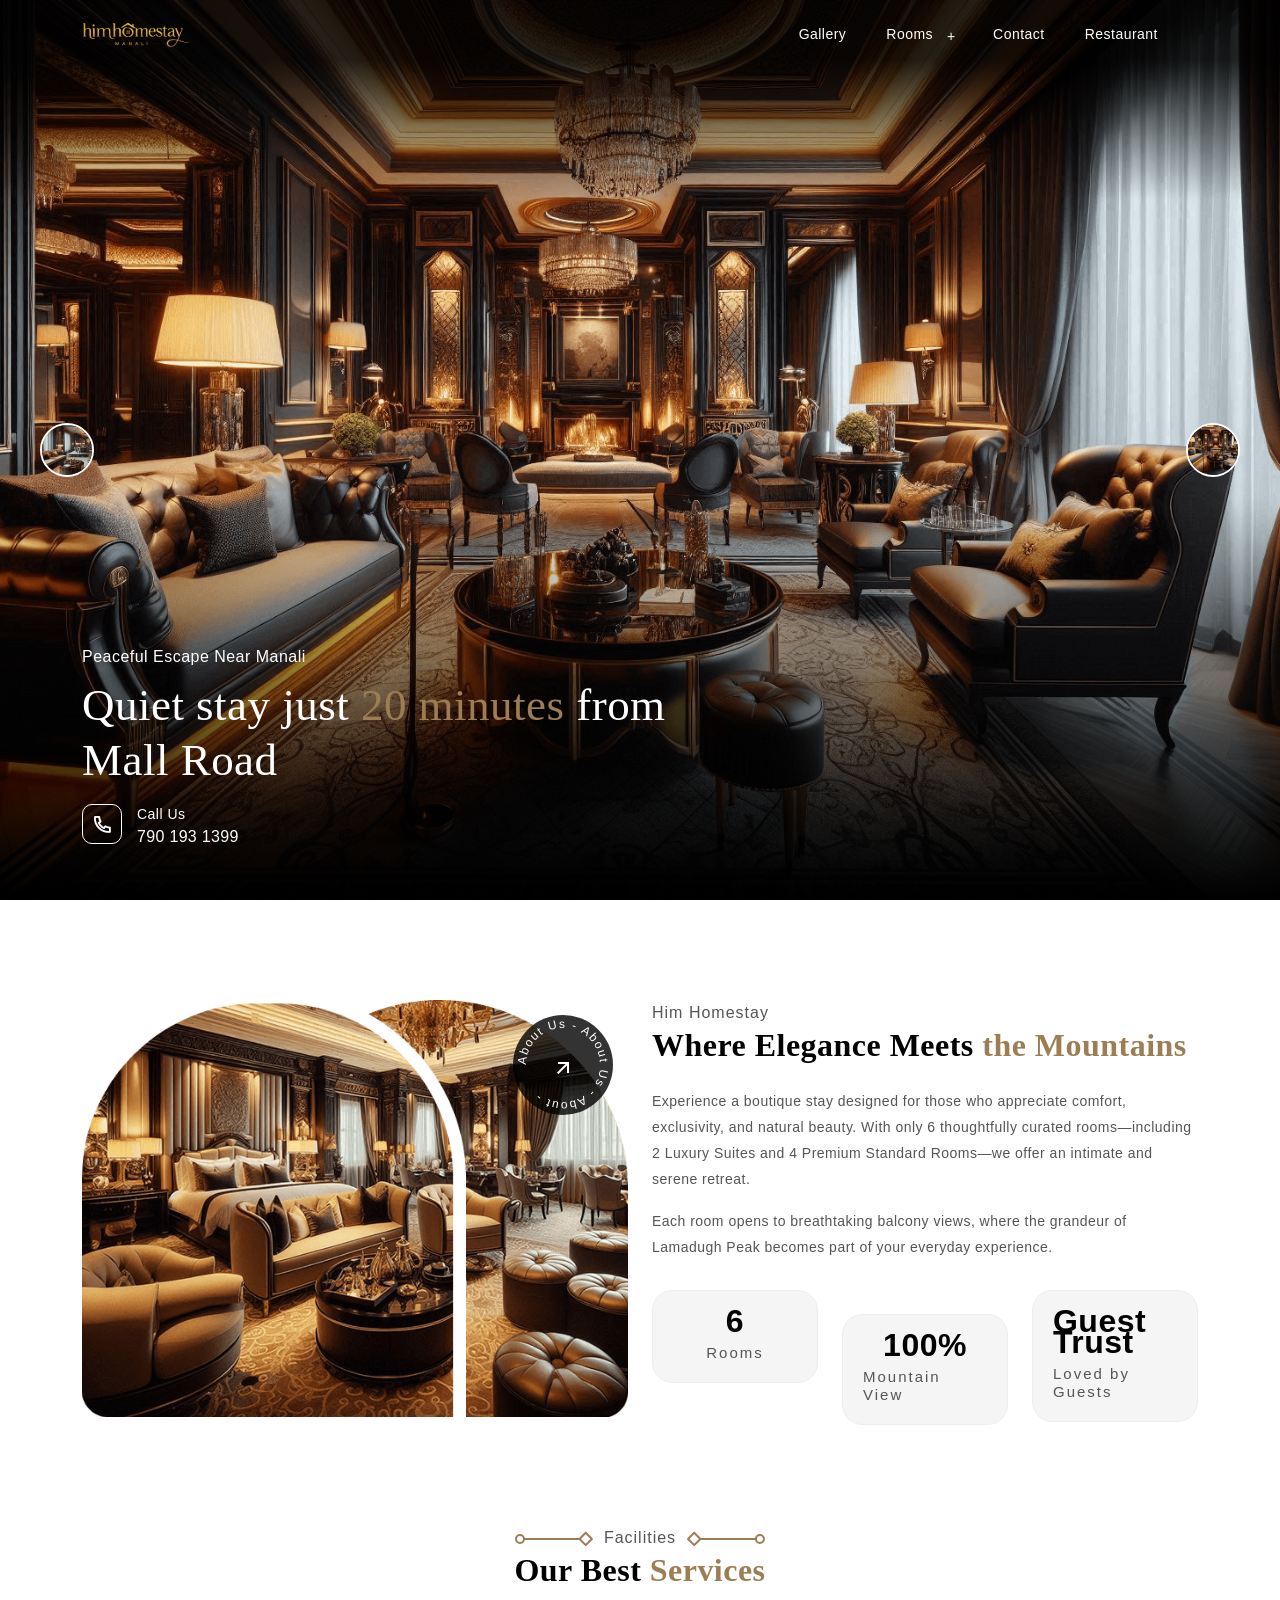
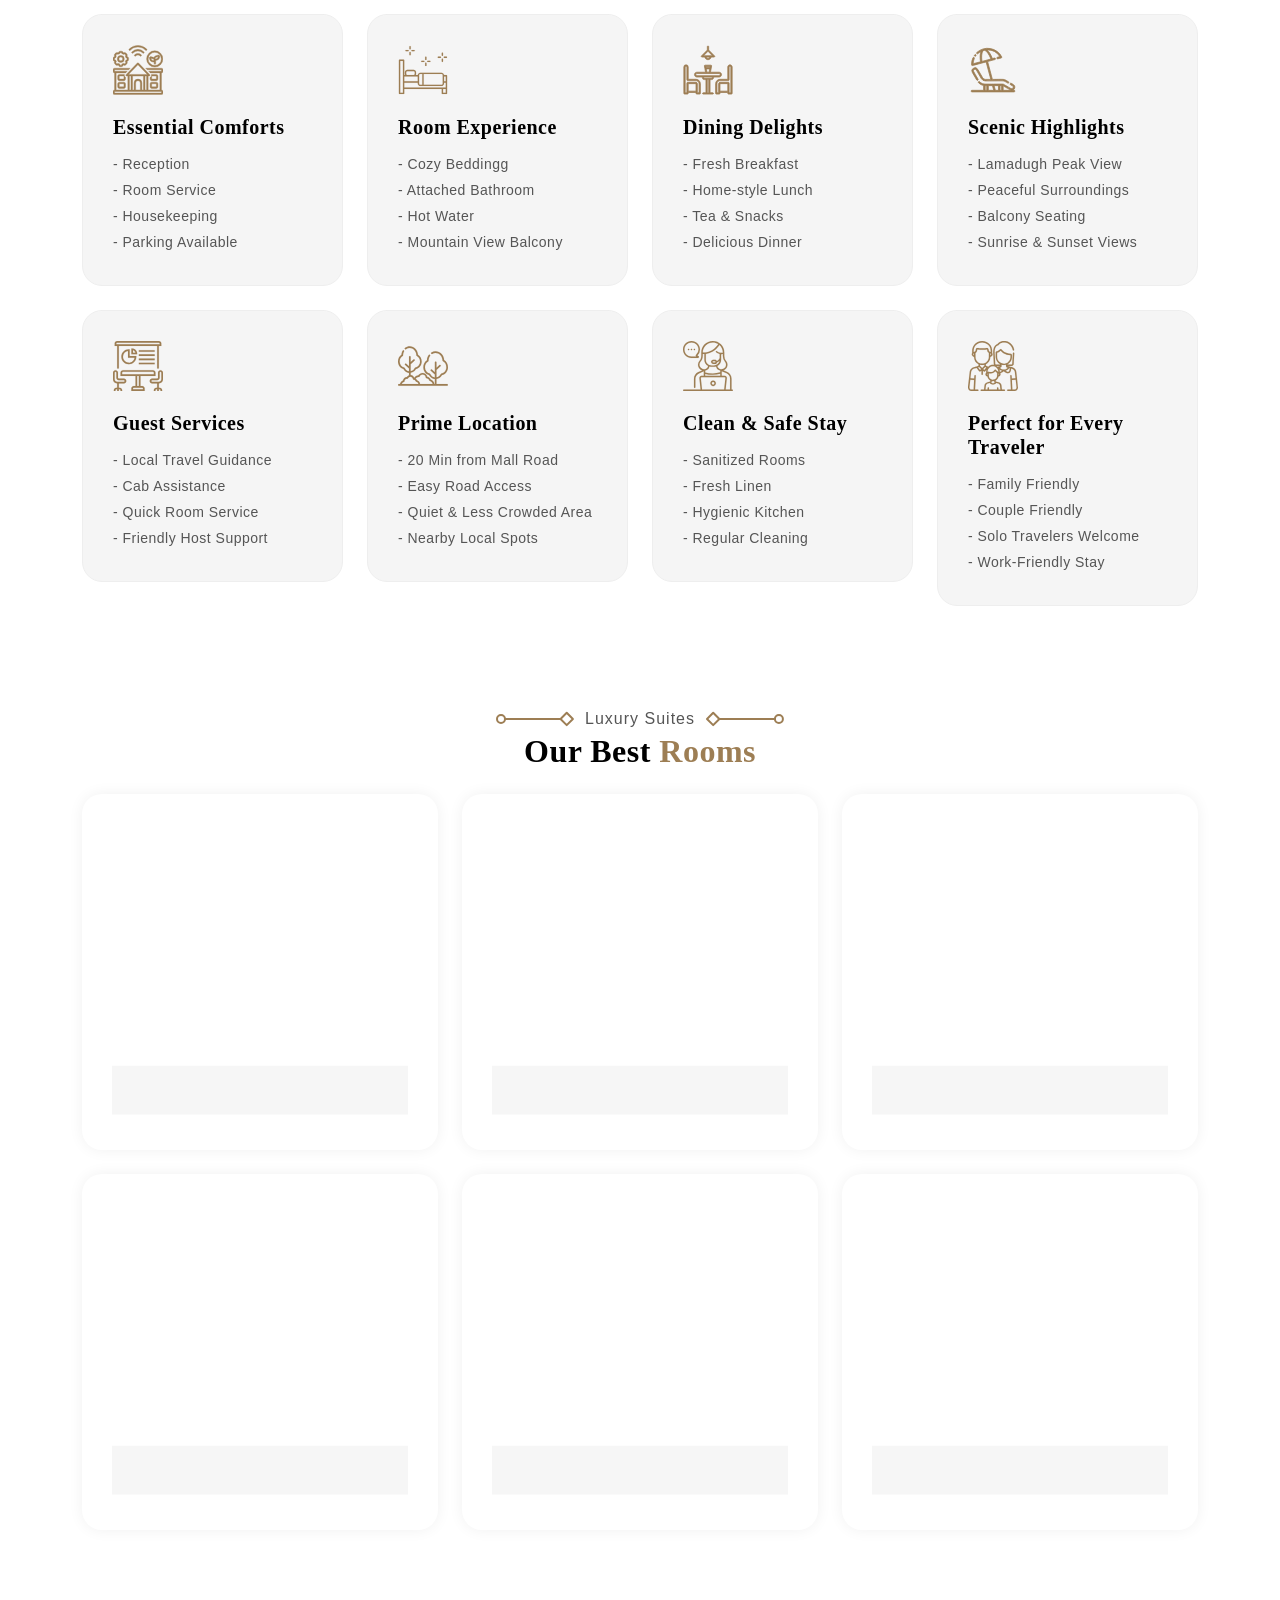
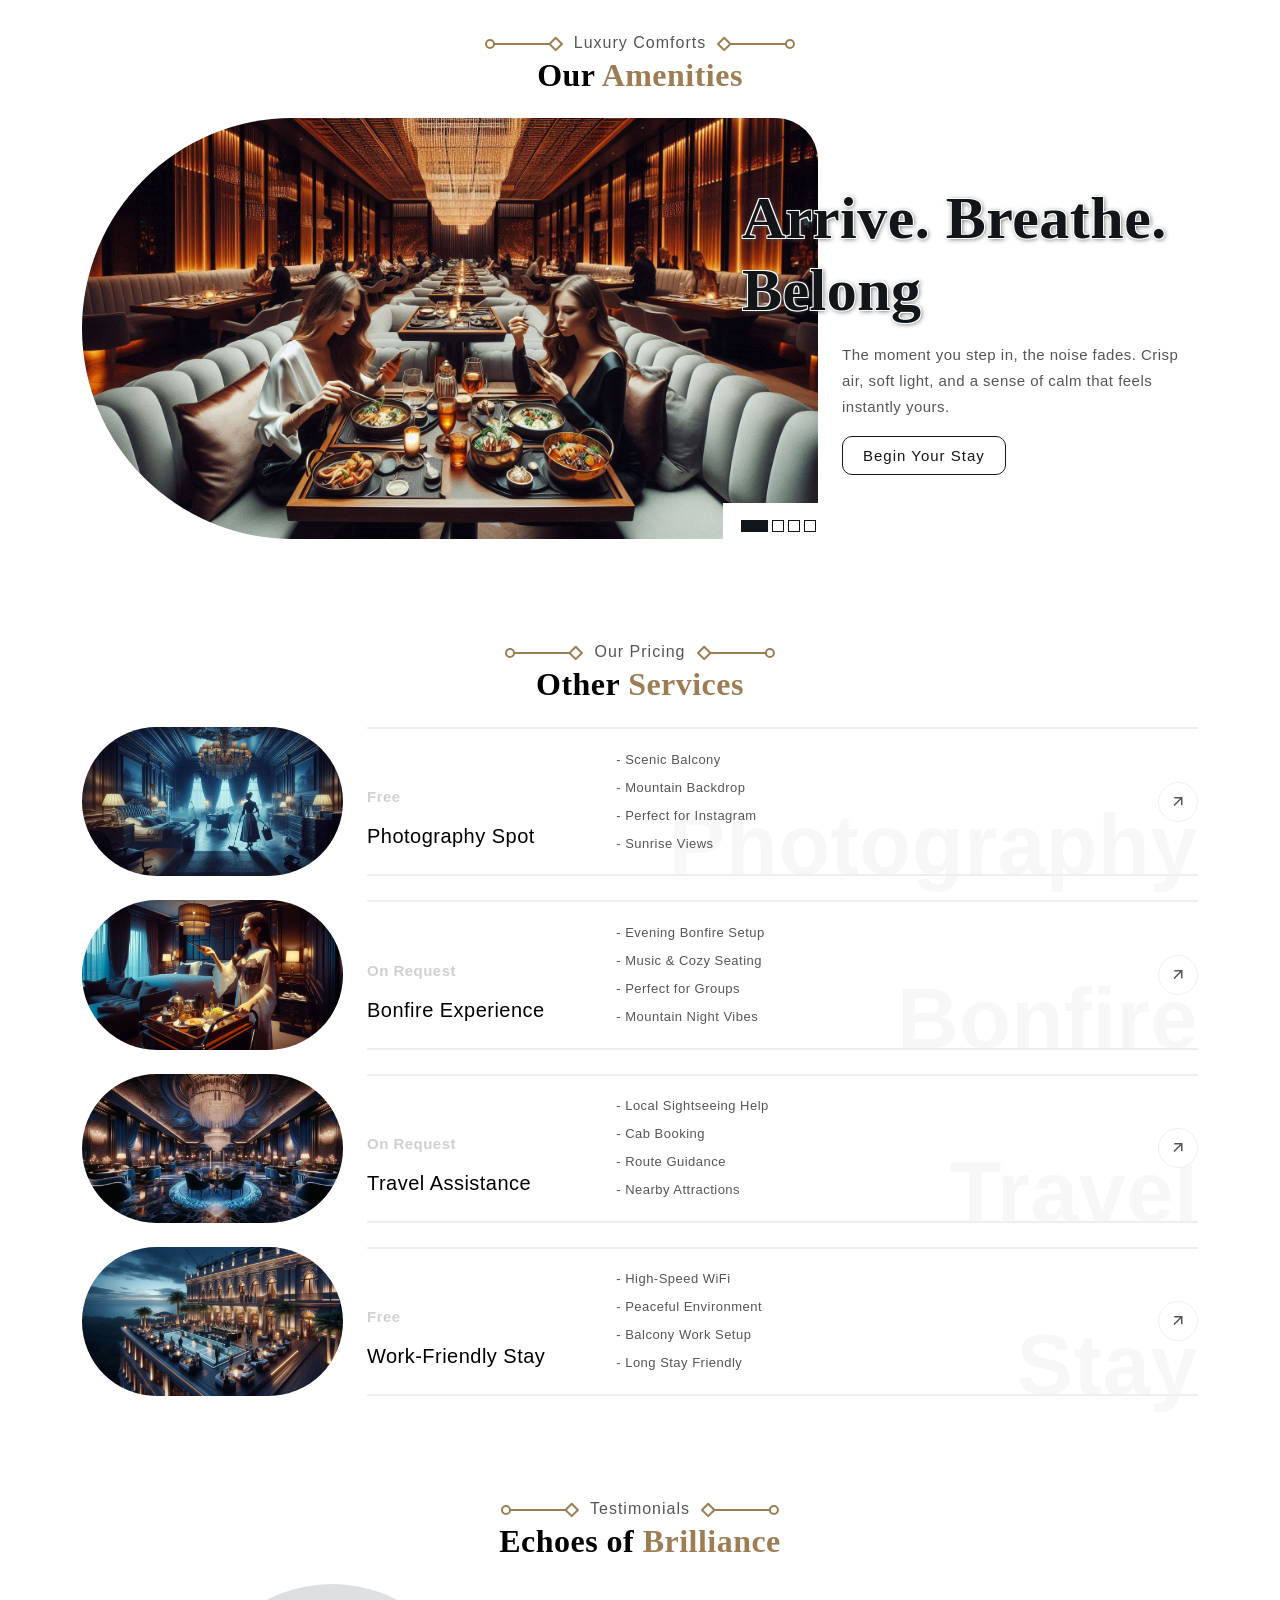
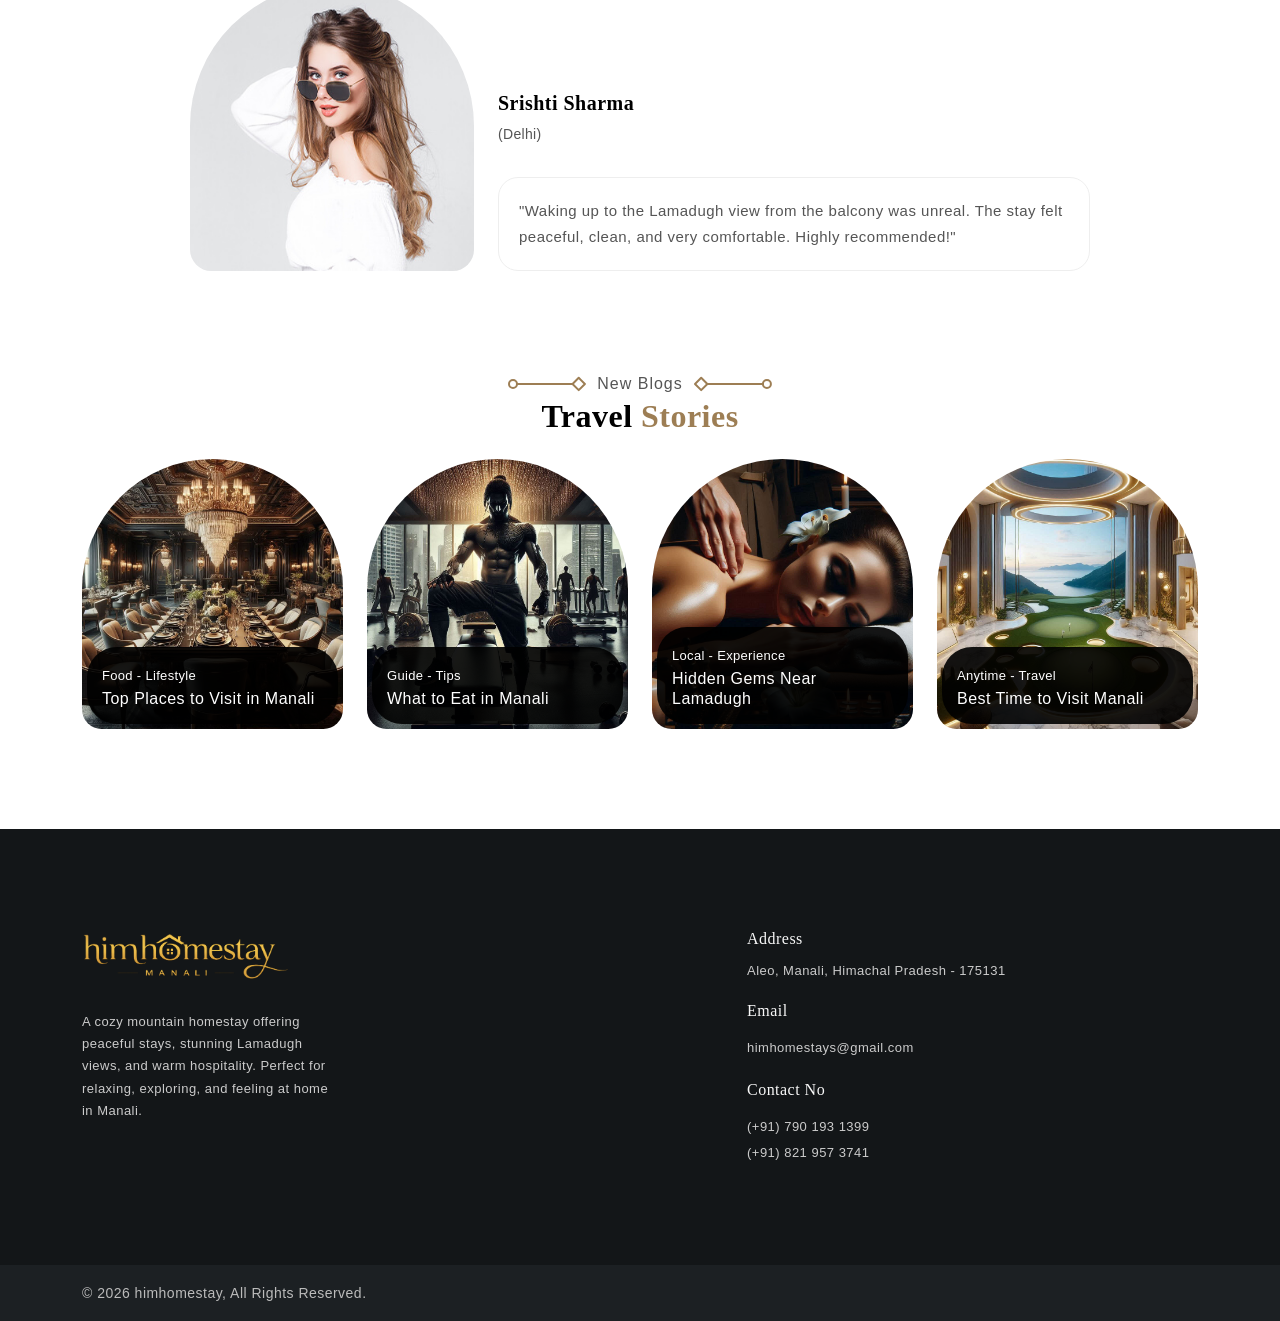
==== index.html @ 71a04161 "Upload files" ====
<!DOCTYPE html>
<html lang="en">

<head>
    <meta charset="UTF-8">
    <meta http-equiv="X-UA-Compatible" content="IE=edge">
    <meta name="viewport" content="width=device-width, initial-scale=1.0">
    <meta name="description" content="HimHomestay - Luxury Hotel & Restaurant.">
    <meta name="keywords" content="hotel, booking, restaurant">
    <title>HimHomestay - Luxury Hotel & Restaurant</title>

    <!-- site Favicon -->
    <link rel="icon" href="assets/img/favicon/favicon.png" type="image/x-icon">

    <!-- Css All Plugins Files -->
    <link rel="stylesheet" href="assets/css/vendor/bootstrap.min.css">
    <link rel="stylesheet" href="assets/css/vendor/remixicon.css">
    <link rel="stylesheet" href="assets/css/vendor/aos.css">
    <link rel="stylesheet" href="assets/css/vendor/animate.min.css">
    <link rel="stylesheet" href="assets/css/vendor/jquery.fancybox.min.css">
    <link rel="stylesheet" href="assets/css/vendor/jquery-ui.min.css">
    <link rel="stylesheet" href="assets/css/vendor/slick.min.css">
    <link rel="stylesheet" href="assets/css/vendor/owl.carousel.min.css">
    <link rel="stylesheet" href="assets/css/vendor/swiper-bundle.min.css">

    <!-- Main Style -->
    <link rel="stylesheet" href="assets/css/style.css">

</head>

<body>

    <!-- Loader -->
    <div class="rx-loader">
        <span class="loader"></span>
    </div>

    <!-- Header -->
    <header>
        <div class="rx-header">
            <div class="container">
                <div class="row">
                    <div class="col-12">
                        <div class="rx-inner-menu-desk">
                            <a href="index.html" class="rx-header-btn">
                                <img src="assets/img/logo/logo.png" alt="logo">
                            </a>
                            <button class="navbar-toggler shadow-none rx-toggle-menu" type="button"
                                data-bs-toggle="collapse" data-bs-target="#navbarSupportedContent"
                                aria-controls="navbarSupportedContent" aria-expanded="false"
                                aria-label="Toggle navigation">
                                <i class="ri-menu-2-line"></i>
                            </button>
                            <div class="rx-main-menu" id="navbarSupportedContent">
                                <ul class="navbar-nav">
                                    <li class="nav-item rx-dropdown">
                                        <a class="nav-link" href="gallery.html">Gallery</a>
                                    </li>
                                    <li class="nav-item rx-dropdown">
                                        <a class="nav-link rx-dropdown-item" href="javascript:void(0)">Rooms</a>
                                        <ul class="rx-dropdown-menu">
                                            <li><a class="dropdown-item" href="luxury.html">Luxury</a></li>
                                            <li><a class="dropdown-item" href="standard.html">Standard</a></li>
                                        </ul>
                                    </li>
                                    <li class="nav-item rx-dropdown">
                                        <a class="nav-link" href="contact.html">Contact</a>
                                    </li>
                                    <li class="nav-item">
                                        <a class="nav-link" href="restaurant.html">Restaurant</a>
                                    </li>
                                </ul>
                            </div>
                        </div>
                    </div>
                </div>
            </div>
        </div>
        <div class="rx-mobile-menu-overlay"></div>
        <div id="rx-mobile-menu" class="rx-mobile-menu">
            <div class="rx-menu-title">
                <span class="menu_title">Menu</span>
                <button type="button" class="rx-close-menu">×</button>
            </div>
            <div class="rx-menu-inner">
                <div class="rx-menu-contact">
                    <ul>
                        <li>
                            <a href="gallery.html">Gallery</a>
                        </li>
                        <li>
                            <a href="javascript:void(0)">Rooms</a>
                            <ul class="sub-menu">
                                <li><a href="luxury.html">Luxury</a></li>
                                <li><a href="standard.html">Standard</a></li>
                            </ul>
                        </li>
                        <li>
                            <a href="contact.html">Contact</a>
                        </li>
                        <li>
                            <a href="restaurant.html">Restaurant</a>
                        </li>
                    </ul>
                </div>
                <div class="header-res-lan-curr">
                    
                </div>
            </div>
        </div>
    </header>

    <!-- Hero -->
    <section class="section-hero margin-b-50">
        <div class="container-fulid">
            <div class="row">
                <div class="col-12">
                    <div class="rx-slider">
                        <div class="rx-slide slide-1">
                            <img src="assets/img/hero/box-hero-1.png" alt="hero-box" class="banner-arrow-img">
                            <div class="rx-hero-contact">
                                <div class="container">
                                    <div class="row">
                                        <div class="col-12">
                                            <div class="inner-contact slider-animation">
                                                <p>Wake Up to Lamadugh Views</p>
                                                <h2>Breathtaking <span>mountain views</span> with peaceful comfort.</h2>
                                                <div class="booking-now">
                                                    <div class="ico">
                                                        <i class="ri-phone-line"></i>
                                                    </div>
                                                    <div class="booking-text">
                                                        <p>Call Us</p>
                                                        <span>790 193 1399</span>
                                                    </div>
                                                </div>
                                            </div>
                                        </div>
                                    </div>
                                </div>
                            </div>
                        </div>
                        <div class="rx-slide slide-2">
                            <img src="assets/img/hero/box-hero-2.png" alt="hero-box" class="banner-arrow-img">
                            <div class="rx-hero-contact">
                                <div class="container">
                                    <div class="row">
                                        <div class="col-12">
                                            <div class="inner-contact slider-animation">
                                                <p>Peaceful Escape Near Manali</p>
                                                <h2>Quiet stay just <span>20 minutes</span>
                                                    from Mall Road</h2>
                                                <div class="booking-now">
                                                    <div class="ico">
                                                        <i class="ri-phone-line"></i>
                                                    </div>
                                                    <div class="booking-text">
                                                        <p>Call Us</p>
                                                        <span>790 193 1399</span>
                                                    </div>
                                                </div>
                                            </div>
                                        </div>
                                    </div>
                                </div>
                            </div>
                        </div>
                        <div class="rx-slide slide-3">
                            <img src="assets/img/hero/box-hero-3.png" alt="hero-box" class="banner-arrow-img">
                            <div class="rx-hero-contact">
                                <div class="container">
                                    <div class="row">
                                        <div class="col-12">
                                            <div class="inner-contact slider-animation">
                                                <p>Stay, Dine, Relax in Style</p>
                                                <h2>Enjoy Your <span>Dream</span> Time With <span>Luxury</span>
                                                    Experience</h2>
                                                <div class="booking-now">
                                                    <div class="ico">
                                                        <i class="ri-phone-line"></i>
                                                    </div>
                                                    <div class="booking-text">
                                                        <p>Call Us</p>
                                                        <span>790 193 1399</span>
                                                    </div>
                                                </div>
                                            </div>
                                        </div>
                                    </div>
                                </div>
                            </div>
                        </div>
                    </div>
                </div>
            </div>
        </div>
    </section>

    <!-- About -->
    <section class="section-about padding-tb-50">
        <div class="container">
            <div class="row mb-minus-24">
                <div class="col-lg-6 col-12 mb-24" data-aos="fade-up" data-aos-duration="1000">
                    <div class="rx-about-img">
                        <img src="assets/img/about/about-one.png" alt="about" class="rx-white-img">
                        <div class="rx-rounded-circle">
                            <a href="javascript:void(0)">
                                <svg viewBox="0 0 100 100" width="100" height="100">
                                    <defs>
                                        <path id="circle" d=" M 50, 50 m -37, 0 a 37,37 0 1,1 74,0 a 37,37 0 1,1 -74,0">
                                        </path>
                                    </defs>
                                    <text>
                                        <textPath xlink:href="#circle">
                                            About Us - About Us - About -
                                        </textPath>
                                    </text>
                                </svg>
                                <div class="inner-contact">
                                    <i class="ri-arrow-right-up-line"></i>
                                </div>
                            </a>
                        </div>
                    </div>
                </div>
                <div class="col-lg-6 col-12 mb-24" data-aos="fade-up" data-aos-duration="1000" data-aos-delay="200">
                    <div class="rx-about-contact">
                        <div class="rx-banner">
                            <p>Him Homestay</p>
                            <h4>Where Elegance Meets <span>the Mountains</span></h4>
                        </div>
                        <div class="inner-contact">
                            <p>Experience a boutique stay designed for those who appreciate comfort, exclusivity, and natural beauty. With only 6
                            thoughtfully curated rooms—including 2 Luxury Suites and 4 Premium Standard Rooms—we offer an intimate and serene
                            retreat.</p>
                            <p>Each room opens to breathtaking balcony views, where the grandeur of Lamadugh Peak becomes part of your everyday
                            experience.</p>
                            <div class="rx-about-inner-box">
                                <div class="row mb-minus-24">
                                    <div class="col-sm-4 col-12 rx-575-50 mb-24">
                                        <div class="rx-about-box">
                                            <h5>6</h5>
                                            <p>Rooms</p>
                                        </div>
                                    </div>
                                    <div class="col-sm-4 col-12 rx-575-50 mb-24 mt-24">
                                        <div class="rx-about-box">
                                            <h5>100%</h5>
                                            <p>Mountain View</p>
                                        </div>
                                    </div>
                                    <div class="col-sm-4 col-12 rx-575-50 mb-24">
                                        <div class="rx-about-box">
                                            <h5>Guest Trust</h5>
                                            <p>Loved by Guests</p>
                                        </div>
                                    </div>
                                </div>
                            </div>
                        </div>
                    </div>
                </div>
            </div>
        </div>
    </section>

    <!-- Services -->
    <section class="section-services padding-tb-50">
        <div class="container">
            <div class="row mb-minus-24">
                <div class="col-12" data-aos="fade-up" data-aos-duration="1000">
                    <div class="rx-banner text-center rx-banner-effects">
                        <p><img src="assets/img/banner/left-shape.svg" alt="banner-left-shape"
                                class="svg-img left-side">Facilities<img src="assets/img/banner/right-shape.svg"
                                alt="banner-right-shape" class="svg-img right-side"></p>
                        <h4>Our Best <span>Services</span></h4>
                    </div>
                </div>
                <div class="col-xl-3 col-lg-4 col-sm-6 col-12 mb-24 rx-575-50" data-aos="flip-left"
                    data-aos-duration="1000">
                    <div class="rx-services">
                        <div class="services-ico">
                            <img src="assets/img/services/1.svg" alt="services-1" class="svg-img">
                        </div>
                        <div class="services-contact">
                            <h5>Essential Comforts</h5>
                            <ul>
                                <li>- Reception</li>
                                <li>- Room Service</li>
                                <li>- Housekeeping</li>
                                <li>- Parking Available</li>
                            </ul>
                        </div>
                    </div>
                </div>
                <div class="col-xl-3 col-lg-4 col-sm-6 col-12 mb-24 rx-575-50" data-aos="flip-left"
                    data-aos-duration="1000" data-aos-delay="200">
                    <div class="rx-services">
                        <div class="services-ico">
                            <img src="assets/img/services/2.svg" alt="services-2" class="svg-img">
                        </div>
                        <div class="services-contact">
                            <h5>Room Experience</h5>
                            <ul>
                                <li>- Cozy Beddingg</li>
                                <li>- Attached Bathroom</li>
                                <li>- Hot Water</li>
                                <li>- Mountain View Balcony</li>
                            </ul>
                        </div>
                    </div>
                </div>
                <div class="col-xl-3 col-lg-4 col-sm-6 col-12 mb-24 rx-575-50" data-aos="flip-left"
                    data-aos-duration="1000" data-aos-delay="400">
                    <div class="rx-services">
                        <div class="services-ico">
                            <img src="assets/img/services/3.svg" alt="services-3" class="svg-img">
                        </div>
                        <div class="services-contact">
                            <h5>Dining Delights</h5>
                            <ul>
                                <li>- Fresh Breakfast</li>
                                <li>- Home-style Lunch</li>
                                <li>- Tea & Snacks</li>
                                <li>- Delicious Dinner</li>
                            </ul>
                        </div>
                    </div>
                </div>
                <div class="col-xl-3 col-lg-4 col-sm-6 col-12 mb-24 rx-575-50" data-aos="flip-left"
                    data-aos-duration="1000" data-aos-delay="600">
                    <div class="rx-services">
                        <div class="services-ico">
                            <img src="assets/img/services/4.svg" alt="services-4" class="svg-img">
                        </div>
                        <div class="services-contact">
                            <h5>Scenic Highlights</h5>
                            <ul>
                                <li>- Lamadugh Peak View</li>
                                <li>- Peaceful Surroundings</li>
                                <li>- Balcony Seating</li>
                                <li>- Sunrise & Sunset Views</li>
                            </ul>
                        </div>
                    </div>
                </div>
                <div class="col-xl-3 col-lg-4 col-sm-6 col-12 mb-24 rx-575-50" data-aos="flip-left"
                    data-aos-duration="1000">
                    <div class="rx-services">
                        <div class="services-ico">
                            <img src="assets/img/services/5.svg" alt="services-5" class="svg-img">
                        </div>
                        <div class="services-contact">
                            <h5>Guest Services</h5>
                            <ul>
                                <li>- Local Travel Guidance</li>
                                <li>- Cab Assistance</li>
                                <li>- Quick Room Service</li>
                                <li>- Friendly Host Support</li>
                            </ul>
                        </div>
                    </div>
                </div>
                <div class="col-xl-3 col-lg-4 col-sm-6 col-12 mb-24 rx-575-50" data-aos="flip-left"
                    data-aos-duration="1000" data-aos-delay="200">
                    <div class="rx-services">
                        <div class="services-ico">
                            <img src="assets/img/services/8.svg" alt="services-6" class="svg-img">
                        </div>
                        <div class="services-contact">
                            <h5>Prime Location</h5>
                            <ul>
                                <li>- 20 Min from Mall Road</li>
                                <li>- Easy Road Access</li>
                                <li>- Quiet & Less Crowded Area</li>
                                <li>- Nearby Local Spots</li>
                            </ul>
                        </div>
                    </div>
                </div>
                <div class="col-xl-3 col-lg-4 col-sm-6 col-12 mb-24 rx-575-50" data-aos="flip-left"
                    data-aos-duration="1000" data-aos-delay="400">
                    <div class="rx-services">
                        <div class="services-ico">
                            <img src="assets/img/services/7.svg" alt="services-7" class="svg-img">
                        </div>
                        <div class="services-contact">
                            <h5>Clean & Safe Stay</h5>
                            <ul>
                                <li>- Sanitized Rooms</li>
                                <li>- Fresh Linen</li>
                                <li>- Hygienic Kitchen</li>
                                <li>- Regular Cleaning</li>
                            </ul>
                        </div>
                    </div>
                </div>
                <div class="col-xl-3 col-lg-4 col-sm-6 col-12 mb-24 rx-575-50" data-aos="flip-left"
                    data-aos-duration="1000" data-aos-delay="600">
                    <div class="rx-services">
                        <div class="services-ico">
                            <img src="assets/img/services/6.svg" alt="services-8" class="svg-img">
                        </div>
                        <div class="services-contact">
                            <h5>Perfect for Every Traveler</h5>
                            <ul>
                                <li>- Family Friendly</li>
                                <li>- Couple Friendly</li>
                                <li>- Solo Travelers Welcome</li>
                                <li>- Work-Friendly Stay</li>
                            </ul>
                        </div>
                    </div>
                </div>
            </div>
        </div>
    </section>

    <!-- Rooms -->
    <section class="section-room padding-tb-50">
        <div class="container">
            <div class="row mb-minus-24 room-popup">
                <div class="col-12" data-aos="fade-up" data-aos-duration="1000">
                    <div class="rx-banner text-center rx-banner-effects">
                        <p><img src="assets/img/banner/left-shape.svg" alt="banner-left-shape"
                                class="svg-img left-side">Luxury Suites<img src="assets/img/banner/right-shape.svg"
                                alt="banner-right-shape" class="svg-img right-side"></p>
                        <h4>Our Best <span>Rooms</span></h4>
                    </div>
                </div>
                <div class="col-lg-4 col-sm-6 col-12 mb-24" data-aos="fade-up" data-aos-duration="1000">
                    <div class="rx-rooms-main-box">
                        <div class="rooms-box-front">
                            <img src="assets/img/rooms/1.jpg" alt="room-1">
                            <div class="content-wrap">
                                <div class="inner-contact">
                                    <h4>Luxury Room</h4>
                                </div>
                            </div>
                        </div> 
                        <div class="rooms-box-back">
                            <img src="assets/img/rooms/1.jpg" alt="rooms-1">
                            <div class="content-wrap">
                                <div class="box-overlay"></div>
                                <div class="inner-back-side">
                                    <div class="rx-price">
                                        <span>₹2000 / N</span>
                                    </div>
                                    <div class="sub-inner-contact">
                                        <h5>Luxury Room</h5>
                                        <ul>
                                            <li>Balcony</li>
                                            <li>Lamadugh View</li>
                                            <li>Spacious</li>
                                            <li>Premium Comfort</li>
                                        </ul>
                                    </div>
                                    <div class="last-contact">
                                        <a href="room-details.html" class="inner-button">Explore Now</a>
                                    </div>
                                </div>
                            </div>
                        </div>
                    </div>
                </div>
                <div class="col-lg-4 col-sm-6 col-12 mb-24" data-aos="fade-up" data-aos-duration="1000"
                    data-aos-delay="200">
                    <div class="rx-rooms-main-box">
                        <div class="rooms-box-front">
                            <img src="assets/img/rooms/2.jpg" alt="room-2">
                            <div class="content-wrap">
                                <div class="inner-contact">
                                    <h4>Luxury Room</h4>
                                </div>
                            </div>
                        </div>
                        <div class="rooms-box-back">
                            <img src="assets/img/rooms/2.jpg" alt="rooms-2">
                            <div class="content-wrap">
                                <div class="box-overlay"></div>
                                <div class="inner-back-side">
                                    <div class="rx-price">
                                        <span>₹2000 / N</span>
                                    </div>
                                    <div class="sub-inner-contact">
                                        <h5>Luxury Room</h5>
                                        <ul>
                                            <li>Scenic View</li>
                                            <li>Elegant Stay</li>
                                            <li>Cozy Interiors</li>
                                            <li>Relaxing</li>
                                        </ul>
                                    </div>
                                    <div class="last-contact">
                                        <a href="room-details.html" class="inner-button">Explore Now</a>
                                    </div>
                                </div>
                            </div>
                        </div>
                    </div>
                </div>
                <div class="col-lg-4 col-sm-6 col-12 mb-24" data-aos="fade-up" data-aos-duration="1000"
                    data-aos-delay="400">
                    <div class="rx-rooms-main-box">
                        <div class="rooms-box-front">
                            <img src="assets/img/rooms/3.jpg" alt="room-3">
                            <div class="content-wrap">
                                <div class="inner-contact">
                                    <h4>Standard Room</h4>
                                </div>
                            </div>
                        </div>
                        <div class="rooms-box-back">
                            <img src="assets/img/rooms/3.jpg" alt="rooms-3">
                            <div class="content-wrap">
                                <div class="box-overlay"></div>
                                <div class="inner-back-side">
                                    <div class="rx-price">
                                        <span>₹1500 / N</span>
                                    </div>
                                    <div class="sub-inner-contact">
                                        <h5>Standard Room</h5>
                                        <ul>
                                            <li>Cozy</li>
                                            <li>Mountain View</li>
                                            <li>Comfortable</li>
                                            <li>Clean</li>
                                        </ul>
                                    </div>
                                    <div class="last-contact">
                                        <a href="room-details.html" class="inner-button">Explore Now</a>
                                    </div>
                                </div>
                            </div>
                        </div>
                    </div>
                </div>
                <div class="col-lg-4 col-sm-6 col-12 mb-24" data-aos="fade-up" data-aos-duration="1000"="200">
                    <div class="rx-rooms-main-box">
                        <div class="rooms-box-front">
                            <img src="assets/img/rooms/4.jpg" alt="room-4">
                            <div class="content-wrap">
                                <div class="inner-contact">
                                    <h4>Standard Room</h4>
                                </div>
                            </div>
                        </div>
                        <div class="rooms-box-back">
                            <img src="assets/img/rooms/4.jpg" alt="rooms-4">
                            <div class="content-wrap">
                                <div class="box-overlay"></div>
                                <div class="inner-back-side">
                                    <div class="rx-price">
                                        <span>₹1500 / N</span>
                                    </div>
                                    <div class="sub-inner-contact">
                                        <h5>Standard Room</h5>
                                        <ul>
                                            <li>Peaceful</li>
                                            <li>Budget Friendly</li>
                                            <li>Warm Stay</li>
                                            <li>Neat</li>
                                        </ul>
                                    </div>
                                    <div class="last-contact">
                                        <a href="room-details.html" class="inner-button">Explore Now</a>
                                    </div>
                                </div>
                            </div>
                        </div>
                    </div>
                </div>
                <div class="col-lg-4 col-sm-6 col-12 mb-24" data-aos="fade-up" data-aos-duration="1000"
                    data-aos-delay="200">
                    <div class="rx-rooms-main-box">
                        <div class="rooms-box-front">
                            <img src="assets/img/rooms/5.jpg" alt="room-5">
                            <div class="content-wrap">
                                <div class="inner-contact">
                                    <h4>Standard Room</h4>
                                </div>
                            </div>
                        </div>
                        <div class="rooms-box-back">
                            <img src="assets/img/rooms/5.jpg" alt="rooms-5">
                            <div class="content-wrap">
                                <div class="box-overlay"></div>
                                <div class="inner-back-side">
                                    <div class="rx-price">
                                        <span>₹1500 / N</span>
                                    </div>
                                    <div class="sub-inner-contact">
                                        <h5>Standard Room</h5>
                                        <ul>
                                            <li>Nature View</li>
                                            <li>Quiet</li>
                                            <li>Simple Comfort</li>
                                            <li>Relaxing</li>
                                        </ul>
                                    </div>
                                    <div class="last-contact">
                                        <a href="room-details.html" class="inner-button">Explore Now</a>
                                    </div>
                                </div>
                            </div>
                        </div>
                    </div>
                </div>
                <div class="col-lg-4 col-sm-6 col-12 mb-24" data-aos="fade-up" data-aos-duration="1000"
                    data-aos-delay="400">
                    <div class="rx-rooms-main-box">
                        <div class="rooms-box-front">
                            <img src="assets/img/rooms/6.jpg" alt="room-6">
                            <div class="content-wrap">
                                <div class="inner-contact">
                                    <h4>Standard Room</h4>
                                </div>
                            </div>
                        </div>
                        <div class="rooms-box-back">
                            <img src="assets/img/rooms/6.jpg" alt="rooms-6">
                            <div class="content-wrap">
                                <div class="box-overlay"></div>
                                <div class="inner-back-side">
                                    <div class="rx-price">
                                        <span>₹1500 / N</span>
                                    </div>
                                    <div class="sub-inner-contact">
                                        <h5>Standard Room</h5>
                                        <ul>
                                            <li>Value Stay</li>
                                            <li>Clean Rooms</li>
                                            <li>Cozy Space</li>
                                            <li>Calm</li>
                                        </ul>
                                    </div>
                                    <div class="last-contact">
                                        <a href="room-details.html" class="inner-button">Explore Now</a>
                                    </div>
                                </div>
                            </div>
                        </div>
                    </div>
                </div>
            </div>
        </div>
    </section>

    <!-- Amenities -->
    <section class="section-amenities padding-tb-50">
        <div class="container">
            <div class="row">
                <div class="col-12" data-aos="fade-up" data-aos-duration="1000">
                    <div class="rx-banner text-center rx-banner-effects">
                        <p><img src="assets/img/banner/left-shape.svg" alt="banner-left-shape"
                                class="svg-img left-side">Luxury Comforts<img src="assets/img/banner/right-shape.svg"
                                alt="banner-right-shape" class="svg-img right-side"></p>
                        <h4>Our <span>Amenities</span></h4>
                    </div>
                </div>
                <div class="col-12" data-aos="fade-up" data-aos-duration="1000" data-aos-delay="200">
                    <div class="owl-carousel rx-amenities-slider">
                        <div class="row mb-minus-24">
                            <div class="col-lg-8 col-12 mb-24">
                                <div class="rx-amenities-img">
                                    <img src="assets/img/amenities/1.jpg" alt="amenities-1">
                                </div>
                            </div>
                            <div class="col-lg-4 col-12 mb-24">
                                <div class="rx-amenities-contact amenities-animation">
                                    <div class="inner-banner">
                                        <h4>Arrive. Breathe. Belong</h4>
                                    </div>
                                    <p>The moment you step in, the noise fades. Crisp air, soft light, and a sense of calm that feels instantly yours.</p>
                                    <div class="amenities-btn">
                                        <a href="room-details.html" class="rx-btn-two">Begin Your Stay</a>
                                    </div>
                                </div>
                            </div>
                        </div>
                        <div class="row mb-minus-24">
                            <div class="col-lg-8 col-12 mb-24">
                                <div class="rx-amenities-img">
                                    <img src="assets/img/amenities/2.jpg" alt="amenities-2">
                                </div>
                            </div>
                            <div class="col-lg-4 col-12 mb-24">
                                <div class="rx-amenities-contact amenities-animation">
                                    <div class="inner-banner">
                                        <h4>Mornings Worth Waking For</h4>
                                    </div>
                                    <p>Open the balcony doors to a quiet spectacle—sunlight touching the peaks as your day begins gently.</p>
                                    <div class="amenities-btn">
                                        <a href="room-details.html" class="rx-btn-two">See the Morning</a>
                                    </div>
                                </div>
                            </div>
                        </div>
                        <div class="row mb-minus-24">
                            <div class="col-lg-8 col-12 mb-24">
                                <div class="rx-amenities-img">
                                    <img src="assets/img/amenities/3.jpg" alt="amenities-3">
                                </div>
                            </div>
                            <div class="col-lg-4 col-12 mb-24">
                                <div class="rx-amenities-contact amenities-animation">
                                    <div class="inner-banner">
                                        <h4>Unhurried, Uncomplicated</h4>
                                    </div>
                                    <p>Sip, pause, and take it in. Here, time stretches—giving you space to simply be.</p>
                                    <div class="amenities-btn">
                                        <a href="room-details.html" class="rx-btn-two">Live the Moment</a>
                                    </div>
                                </div>
                            </div>
                        </div>
                        <div class="row mb-minus-24">
                            <div class="col-lg-8 col-12 mb-24">
                                <div class="rx-amenities-img">
                                    <img src="assets/img/amenities/4.jpg" alt="amenities-4">
                                </div>
                            </div>
                            <div class="col-lg-4 col-12 mb-24">
                                <div class="rx-amenities-contact amenities-animation">
                                    <div class="inner-banner">
                                        <h4>Where Evenings Settle Softly</h4>
                                    </div>
                                    <p>As the light fades, warmth takes over—good food, quiet corners, and conversations that linger.</p>
                                    <div class="amenities-btn">
                                        <a href="room-details.html" class="rx-btn-two">End the Day Well</a>
                                    </div>
                                </div>
                            </div>
                        </div>
                    </div>
                </div>
            </div>
        </div>
    </section>

    <!-- Extra Services -->
    <section class="section-extra-services padding-tb-50">
        <div class="container">
            <div class="row">
                <div class="col-12" data-aos="fade-up" data-aos-duration="1000">
                    <div class="rx-banner text-center rx-banner-effects">
                        <p><img src="assets/img/banner/left-shape.svg" alt="banner-left-shape"
                                class="svg-img left-side">Our Pricing<img src="assets/img/banner/right-shape.svg"
                                alt="banner-right-shape" class="svg-img right-side"></p>
                        <h4>Other <span>Services</span></h4>
                    </div>
                </div>
                <div class="col-12 mb-minus-24">
                    <div class="row" data-aos="fade-up" data-aos-duration="1000">
                        <div class="col-md-3 col-sm-4 col-12 mb-24">
                            <div class="extra-services-img">
                                <img src="assets/img/extra-services/1.jpg" alt="extra-services-1">
                            </div>
                        </div>
                        <div class="col-md-9 col-sm-8 col-12 mb-24">
                            <div class="extra-services-contact">
                                <div class="extra-services-absolute-contact">
                                    <p>Photography</p>
                                </div>
                                <div class="rx-services-price">
                                    <h2> <span>Free</span></h2>
                                    <p>Photography Spot</p>
                                </div>
                                <div class="rx-services-inner-contact">
                                    <ul>
                                        <li>- Scenic Balcony</li>
                                        <li>- Mountain Backdrop</li>
                                        <li>- Perfect for Instagram</li>
                                        <li>- Sunrise Views</li>
                                    </ul>
                                </div>
                                <div class="rx-services-ico">
                                    <a href="gallery-2.html" class="ico"><i class="ri-arrow-right-up-line"></i></a>
                                </div>
                            </div>
                        </div>
                    </div>
                    <div class="row" data-aos="fade-up" data-aos-duration="1000" data-aos-delay="200">
                        <div class="col-md-3 col-sm-4 col-12 mb-24">
                            <div class="extra-services-img">
                                <img src="assets/img/extra-services/2.jpg" alt="extra-services-2">
                            </div>
                        </div>
                        <div class="col-md-9 col-sm-8 col-12 mb-24">
                            <div class="extra-services-contact">
                                <div class="extra-services-absolute-contact">
                                    <p>Bonfire</p>
                                </div>
                                <div class="rx-services-price">
                                    <h2><span>On Request</span></h2>
                                    <p>Bonfire Experience</p>
                                </div>
                                <div class="rx-services-inner-contact">
                                    <ul>
                                        <li>- Evening Bonfire Setup</li>
                                        <li>- Music & Cozy Seating</li>
                                        <li>- Perfect for Groups</li>
                                        <li>- Mountain Night Vibes</li>
                                    </ul>
                                </div>
                                <div class="rx-services-ico">
                                    <a href="restaurant.html" class="ico"><i class="ri-arrow-right-up-line"></i></a>
                                </div>
                            </div>
                        </div>
                    </div>
                    <div class="row" data-aos="fade-up" data-aos-duration="1000" data-aos-delay="400">
                        <div class="col-md-3 col-sm-4 col-12 mb-24">
                            <div class="extra-services-img">
                                <img src="assets/img/extra-services/3.jpg" alt="extra-services-3">
                            </div>
                        </div>
                        <div class="col-md-9 col-sm-8 col-12 mb-24">
                            <div class="extra-services-contact">
                                <div class="extra-services-absolute-contact">
                                    <p>Travel</p>
                                </div>
                                <div class="rx-services-price">
                                    <h2><span>On Request</span></h2>
                                    <p>Travel Assistance</p>
                                </div>
                                <div class="rx-services-inner-contact">
                                    <ul>
                                        <li>- Local Sightseeing Help</li>
                                        <li>- Cab Booking</li>
                                        <li>- Route Guidance</li>
                                        <li>- Nearby Attractions</li>
                                    </ul>
                                </div>
                                <div class="rx-services-ico">
                                    <a href="gallery-2.html" class="ico"><i class="ri-arrow-right-up-line"></i></a>
                                </div>
                            </div>
                        </div>
                    </div>
                    <div class="row" data-aos="fade-up" data-aos-duration="1000" data-aos-delay="600">
                        <div class="col-md-3 col-sm-4 col-12 mb-24">
                            <div class="extra-services-img">
                                <img src="assets/img/extra-services/4.jpg" alt="extra-services-4">
                            </div>
                        </div>
                        <div class="col-md-9 col-sm-8 col-12 mb-24">
                            <div class="extra-services-contact">
                                <div class="extra-services-absolute-contact">
                                    <p>Stay</p>
                                </div>
                                <div class="rx-services-price">
                                    <h2><span>Free</span></h2>
                                    <p>Work-Friendly Stay</p>
                                </div>
                                <div class="rx-services-inner-contact">
                                    <ul>
                                        <li>- High-Speed WiFi</li>
                                        <li>- Peaceful Environment</li>
                                        <li>- Balcony Work Setup</li>
                                        <li>- Long Stay Friendly</li>
                                    </ul>
                                </div>
                                <div class="rx-services-ico">
                                    <a href="room-details.html" class="ico"><i class="ri-arrow-right-up-line"></i></a>
                                </div>
                            </div>
                        </div>
                    </div>
                </div>
            </div>
        </div>
    </section>

    <!-- Testimonials -->
    <section class="section-testimonials padding-tb-50">
        <div class="container">
            <div class="row">
                <div class="col-12" data-aos="fade-up" data-aos-duration="1000">
                    <div class="rx-banner text-center rx-banner-effects">
                        <p><img src="assets/img/banner/left-shape.svg" alt="banner-left-shape"
                                class="svg-img left-side">Testimonials<img src="assets/img/banner/right-shape.svg"
                                alt="banner-right-shape" class="svg-img right-side"></p>
                        <h4>Echoes of <span>Brilliance</span></h4>
                    </div>
                </div>
                <div class="col-12" data-aos="fade-up" data-aos-duration="1000" data-aos-delay="200">
                    <div class="owl-carousel rx-testimonials-slider">
                        <div class="row mb-minus-24">
                            <div class="col-md-4 col-12 mb-24">
                                <div class="rx-testimonials-img">
                                    <img src="assets/img/testimonials/1.jpg" alt="testimonials-1">
                                </div>
                            </div>
                            <div class="col-md-8 col-12 mb-24">
                                <div class="rx-testimonials-contact">
                                    <div class="rx-inner-banner">
                                        <h4>Srishti Sharma</h4>
                                        <span>(Delhi)</span>
                                    </div>
                                    <div class="inner-contact">
                                        <p>"Waking up to the Lamadugh view from the balcony was unreal. The stay felt peaceful, clean, and very comfortable. Highly
                                        recommended!"</p>
                                    </div>
                                </div>
                            </div>
                        </div>
                        <div class="row mb-minus-24">
                            <div class="col-md-4 col-12 mb-24">
                                <div class="rx-testimonials-img">
                                    <img src="assets/img/testimonials/2.jpg" alt="testimonials-2">
                                </div>
                            </div>
                            <div class="col-md-8 col-12 mb-24">
                                <div class="rx-testimonials-contact">
                                    <div class="rx-inner-banner">
                                        <h4>Sneha Patel</h4>
                                        <span>(Ahmedabad)</span>
                                    </div>
                                    <div class="inner-contact">
                                        <p>"The food was amazing—just like home. The rooms were cozy and the location was perfect, away from noise but still close
                                        to Mall Road."</p>
                                    </div>
                                </div>
                            </div>
                        </div>
                        <div class="row mb-minus-24">
                            <div class="col-md-4 col-12 mb-24">
                                <div class="rx-testimonials-img">
                                    <img src="assets/img/testimonials/3.jpg" alt="testimonials-3">
                                </div>
                            </div>
                            <div class="col-md-8 col-12 mb-24">
                                <div class="rx-testimonials-contact">
                                    <div class="rx-inner-banner">
                                        <h4>Aman Verma</h4>
                                        <span>(Chandigarh)</span>
                                    </div>
                                    <div class="inner-contact">
                                        <p>"Loved the calm vibe of this place. Great WiFi, beautiful views, and very helpful hosts. Perfect for both work and
                                        relaxation."</p>
                                    </div>
                                </div>
                            </div>
                        </div>
                    </div>
                </div>
            </div>
        </div>
    </section>

    <!-- Blog -->
    <section class="section-blog padding-t-50 padding-b-100">
        <div class="container">
            <div class="row">
                <div class="col-12" data-aos="fade-up" data-aos-duration="1000">
                    <div class="rx-banner text-center rx-banner-effects">
                        <p><img src="assets/img/banner/left-shape.svg" alt="banner-left-shape"
                                class="svg-img left-side">New Blogs<img src="assets/img/banner/right-shape.svg"
                                alt="banner-right-shape" class="svg-img right-side"></p>
                        <h4>Travel <span>Stories</span></h4>
                    </div>
                </div>
                <div class="col-12" data-aos="fade-up" data-aos-duration="1000" data-aos-delay="200">
                    <div class="owl-carousel rx-blog-slider" id="rxblogslider">
                        <div class="rx-blog-card">
                            <div class="rx-blog-img">
                                <img src="assets/img/blog/1.jpg" alt="blog-1" id="myImage">
                            </div>
                            <div class="rx-blog-contact">
                                <span>Food - Lifestyle</span>
                                <h4><a href="blog/top-places-to-visit-in-manali.html">Top Places to Visit in Manali</a>
                                </h4>
                            </div>
                        </div>
                        <div class="rx-blog-card">
                            <div class="rx-blog-img">
                                <img src="assets/img/blog/2.jpg" alt="blog-2">
                            </div>
                            <div class="rx-blog-contact">
                                <span>Guide - Tips</span>
                                <h4><a href="blog/what-to-eat-in-manali.html">What to Eat in Manali</a></h4>
                            </div>
                        </div>
                        <div class="rx-blog-card">
                            <div class="rx-blog-img">
                                <img src="assets/img/blog/3.jpg" alt="blog-3">
                            </div>
                            <div class="rx-blog-contact">
                                <span>Local - Experience</span>
                                <h4><a href="blog/hidden-gems-near-lamadugh.html">Hidden Gems Near Lamadugh</a></h4>
                            </div>
                        </div>
                        <div class="rx-blog-card">
                            <div class="rx-blog-img">
                                <img src="assets/img/blog/4.jpg" alt="blog-4">
                            </div>
                            <div class="rx-blog-contact">
                                <span>Anytime - Travel</span>
                                <h4><a href="blog/best-time-to-visit-manali.html">Best Time to Visit Manali</a></h4>
                            </div>
                        </div>
                    </div>
                </div>
            </div>
        </div>
    </section>

    <!-- Footer -->
    <footer>
        <div class="rx-main-footer padding-tb-100">
            <div class="container">
                <div class="row mb-minus-24">
                    <div class="col-lg-3 col-sm-6 col-12 mb-24 footer-order-1">
                        <div class="rx-social-media">
                            <div class="rx-logo">
                                <img src="assets/img/logo/logo.png" alt="logo">
                            </div>
                            <div class="inner-contact">
                                <p>A cozy mountain homestay offering peaceful stays, stunning Lamadugh views, and warm hospitality. Perfect for relaxing,
                                exploring, and feeling at home in Manali.</p>
                            </div>
                            
                        </div>
                    </div>
                    <div class="col-lg-2 col-sm-4 col-6 col-420-full mb-24 footer-order-2">
                        
                    </div>
                    <div class="col-lg-2 col-sm-4 col-6 col-420-full mb-24 footer-order-3">
                        
                    </div>
                    
                    <div class="col-lg-3 col-sm-6 col-6 col-420-full mb-24 footer-order-5">
                        <div class="rx-footer-other-info">
                            <div class="inner-info">
                                <h5>Address</h5>
                                <p>Aleo, Manali, Himachal Pradesh - 175131</p>
                            </div>
                            <div class="inner-info">
                                <h5>Email</h5>
                                <a href="mailto:himhomestay@gmail.com">himhomestays@gmail.com</a>
                            </div>
                            <div class="inner-info">
                                <h5>Contact No</h5>
                                <a href="tel:+9179019313399">(+91) 790 193 1399</a> <br>
                                <a href="tel:+918219573741">(+91) 821 957 3741</a>
                            </div>
                        </div>
                    </div>
                </div>
            </div>
        </div>
        <div class="rx-footer-copy">
            <div class="container">
                <div class="row">
                    <div class="col-12">
                        <div class="rx-footer-inner-contact">
                            <div class="rx-footer-left-side-contact">
                                <p>&copy; 2026 <a href="index.html">himhomestay</a>, All Rights Reserved.</p>
                            </div>
                        </div>
                    </div>
                </div>
            </div>
        </div>
    </footer>

    <!-- Back to top  -->
    <a href="#Top" class="back-to-top result-placeholder">
        <i class="ri-arrow-up-double-fill"></i>
        <div class="back-to-top-wrap active-progress">
            <svg viewBox="-1 -1 102 102">
                <path d="M50,1 a49,49 0 0,1 0,98 a49,49 0 0,1 0,-98"></path>
            </svg>
        </div>
    </a>


    <!-- Feature tools -->
    <div class="rx-tools-sidebar-overlay"></div>

    <!-- Plugins -->
    <script src="assets/js/vendor/bootstrap.bundle.min.js"></script>
    <script src="assets/js/vendor/jquery-3.7.1.min.js"></script>
    <script src="assets/js/vendor/jquery-ui.min.js"></script>
    <script src="assets/js/vendor/aos.js"></script>
    <script src="assets/js/vendor/smoothscroll.min.js"></script>
    <script src="assets/js/vendor/jquery.fancybox.min.js"></script>
    <script src="assets/js/vendor/slick.min.js"></script>
    <script src="assets/js/vendor/owl.carousel.min.js"></script>
    <script src="assets/js/vendor/swiper-bundle.min.js"></script>

    <!-- main-js -->
    <script src="assets/js/main.js"></script>

</body>

</html>
---- assets/css/style.css ----
/*-----------------------------------------------------------------------------------

Item Name: Him Homestay - Luxury Hotel & Restaurant.
Author: Himhomestay
Version: 1.1
Copyright 2026

-----------------------------------------------------------------------------------*/
/*---------------------------------------------------------------------------------
    Included CSS INDEX
-----------------------------------------------------------------------------------

01. Typography

02. Utilities
    - mixing
    - variables

03. components
    - header
    - footer
    - common
    - modal

04. Layouts
    - hero
    - extra-services
    - testimonials
    - menu
    - Book

05. pages
    - about
    - services
    - rooms
    - rooms-2
    - rooms-3
    - amenities
    - blog
    - team
    - gallery
    - gallery-2
    - contact
    - faq
    - blog-details
    - Spa
    - checkout
    - authentication

-----------------------------------------------------------------------------------*/
/* Typography ( Import Typography ) */
/*-------------------------------------------------
  Fonts Family & Style CSS
---------------------------------------------------*/
/*--  Poppins font  --*/
@font-face {
  font-family: "Poppins", sans-serif;
  src: url("../fonts/poppins/Poppins-Thin.ttf") format("truetype");
  font-weight: 100;
  font-style: normal;
}
@font-face {
  font-family: "Poppins", sans-serif;
  src: url("../fonts/poppins/Poppins-ThinItalic.ttf") format("truetype");
  font-weight: 100;
  font-style: italic;
}
@font-face {
  font-family: "Poppins", sans-serif;
  src: url("../fonts/poppins/Poppins-ExtraLight.ttf") format("truetype");
  font-weight: 200;
  font-style: normal;
}
@font-face {
  font-family: "Poppins", sans-serif;
  src: url("../fonts/poppins/Poppins-ExtraLightItalic.ttf") format("truetype");
  font-weight: 200;
  font-style: italic;
}
@font-face {
  font-family: "Poppins", sans-serif;
  src: url("../fonts/poppins/Poppins-Light.ttf") format("truetype");
  font-weight: 300;
  font-style: normal;
}
@font-face {
  font-family: "Poppins", sans-serif;
  src: url("../fonts/poppins/Poppins-LightItalic.ttf") format("truetype");
  font-weight: 300;
  font-style: italic;
}
@font-face {
  font-family: "Poppins", sans-serif;
  src: url("../fonts/poppins/Poppins-Regular.ttf") format("truetype");
  font-weight: 400;
  font-style: normal;
}
@font-face {
  font-family: "Poppins", sans-serif;
  src: url("../fonts/poppins/Poppins-Regular.ttf") format("truetype");
  font-weight: 400;
  font-style: italic;
}
@font-face {
  font-family: "Poppins", sans-serif;
  src: url("../fonts/poppins/Poppins-Medium.ttf") format("truetype");
  font-weight: 500;
  font-style: normal;
}
@font-face {
  font-family: "Poppins", sans-serif;
  src: url("../fonts/poppins/Poppins-MediumItalic.ttf") format("truetype");
  font-weight: 500;
  font-style: italic;
}
@font-face {
  font-family: "Poppins", sans-serif;
  src: url("../fonts/poppins/Poppins-SemiBold.ttf") format("truetype");
  font-weight: 600;
  font-style: normal;
}
@font-face {
  font-family: "Poppins", sans-serif;
  src: url("../fonts/poppins/Poppins-SemiBoldItalic.ttf") format("truetype");
  font-weight: 600;
  font-style: italic;
}
@font-face {
  font-family: "Poppins", sans-serif;
  src: url("../fonts/poppins/Poppins-Bold.ttf") format("truetype");
  font-weight: 700;
  font-style: normal;
}
@font-face {
  font-family: "Poppins", sans-serif;
  src: url("../fonts/poppins/Poppins-BoldItalic.ttf") format("truetype");
  font-weight: 700;
  font-style: italic;
}
@font-face {
  font-family: "Poppins", sans-serif;
  src: url("../fonts/poppins/Poppins-ExtraBold.ttf") format("truetype");
  font-weight: 800;
  font-style: normal;
}
@font-face {
  font-family: "Poppins", sans-serif;
  src: url("../fonts/poppins/Poppins-ExtraBoldItalic.ttf") format("truetype");
  font-weight: 800;
  font-style: italic;
}
@font-face {
  font-family: "Poppins", sans-serif;
  src: url("../fonts/poppins/Poppins-Black.ttf") format("truetype");
  font-weight: 900;
  font-style: normal;
}
@font-face {
  font-family: "Poppins", sans-serif;
  src: url("../fonts/poppins/Poppins-BlackItalic.ttf") format("truetype");
  font-weight: 900;
  font-style: italic;
}
/* Playfair */
@font-face {
  font-family: "Playfair Display", serif;
  src: url("../fonts/Playfair/PlayfairDisplay-Regular.ttf") format("truetype");
  font-weight: 400;
  font-style: normal;
}
@font-face {
  font-family: "Playfair Display", serif;
  src: url("../fonts/Playfair/PlayfairDisplay-Italic.ttf") format("truetype");
  font-weight: 400;
  font-style: italic;
}
@font-face {
  font-family: "Playfair Display", serif;
  src: url("../fonts/Playfair/PlayfairDisplay-Medium.ttf") format("truetype");
  font-weight: 500;
  font-style: normal;
}
@font-face {
  font-family: "Playfair Display", serif;
  src: url("../fonts/Playfair/PlayfairDisplay-MediumItalic.ttf") format("truetype");
  font-weight: 500;
  font-style: italic;
}
@font-face {
  font-family: "Playfair Display", serif;
  src: url("../fonts/Playfair/PlayfairDisplay-SemiBold.ttf") format("truetype");
  font-weight: 600;
  font-style: normal;
}
@font-face {
  font-family: "Playfair Display", serif;
  src: url("../fonts/Playfair/PlayfairDisplay-SemiBoldItalic.ttf") format("truetype");
  font-weight: 600;
  font-style: italic;
}
@font-face {
  font-family: "Playfair Display", serif;
  src: url("../fonts/Playfair/PlayfairDisplay-Bold.ttf") format("truetype");
  font-weight: 700;
  font-style: normal;
}
@font-face {
  font-family: "Playfair Display", serif;
  src: url("../fonts/Playfair/PlayfairDisplay-BoldItalic.ttf") format("truetype");
  font-weight: 700;
  font-style: italic;
}
@font-face {
  font-family: "Playfair Display", serif;
  src: url("../fonts/Playfair/PlayfairDisplay-ExtraBold.ttf") format("truetype");
  font-weight: 800;
  font-style: normal;
}
@font-face {
  font-family: "Playfair Display", serif;
  src: url("../fonts/Playfair/PlayfairDisplay-ExtraBoldItalic.ttf") format("truetype");
  font-weight: 800;
  font-style: italic;
}
@font-face {
  font-family: "Playfair Display", serif;
  src: url("../fonts/Playfair/PlayfairDisplay-Black.ttf") format("truetype");
  font-weight: 900;
  font-style: normal;
}
@font-face {
  font-family: "Playfair Display", serif;
  src: url("../fonts/Playfair/PlayfairDisplay-BlackItalic.ttf") format("truetype");
  font-weight: 900;
  font-style: italic;
}
/* Utilities ( Import Utilities ) */
/* mixing */
/* variables */
/* components ( Import components ) */
/* common */
body {
  font-family: "Poppins", sans-serif;
  font-size: 15px;
  font-weight: 400;
  color: #555555;
  line-height: 26px;
  letter-spacing: 0.02rem;
}

::-moz-selection {
  color: #9d7e54;
  background-color: rgba(0, 0, 0, 0.04);
}

::selection {
  color: #9d7e54;
  background-color: rgba(0, 0, 0, 0.04);
}

p,
li,
a {
  margin-bottom: 0;
  font-family: "Poppins", sans-serif;
  font-size: 15px;
  color: #555555;
  font-weight: 400;
  line-height: 26px;
  letter-spacing: 0.03rem;
}

a {
  text-decoration: none;
}

ul {
  list-style-type: none;
  padding: 0;
  margin: 0;
}

h1,
h2,
h3,
h4,
h5,
h6 {
  font-family: "Playfair Display", serif;
  margin-bottom: 0;
  color: #000;
  font-weight: 600;
  letter-spacing: 0.03rem;
}

[type=radio]:checked {
  position: relative;
  opacity: 0;
  display: none;
}
[type=radio]:checked + label {
  position: relative;
  padding-left: 26px;
  cursor: pointer;
  line-height: 16px;
  display: inline-block;
  color: #555555;
  letter-spacing: 0;
}
[type=radio]:checked + label:before {
  content: "";
  position: absolute;
  left: 0;
  top: 0;
  width: 16px;
  height: 16px;
  border-radius: 100%;
  background: #fff;
  border: 1px solid #9d7e54;
}
[type=radio]:checked + label:after {
  content: "";
  width: 8px;
  height: 8px;
  background: #9d7e54;
  position: absolute;
  top: 4px;
  left: 4px;
  border-radius: 100%;
  -webkit-transition: all 0.2s ease;
  transition: all 0.2s ease;
  opacity: 1;
  -webkit-transform: scale(1);
          transform: scale(1);
}
[type=radio]:not(:checked) {
  position: relative;
  opacity: 0;
  display: none;
}
[type=radio]:not(:checked) + label {
  position: relative;
  padding-left: 26px;
  cursor: pointer;
  line-height: 16px;
  display: inline-block;
  color: #555555;
  letter-spacing: 0;
}
[type=radio]:not(:checked) + label:before {
  content: "";
  position: absolute;
  left: 0;
  top: 0;
  width: 16px;
  height: 16px;
  border: 1px solid #eee;
  border-radius: 100%;
  background: #fff;
}
[type=radio]:not(:checked) + label:after {
  content: "";
  width: 8px;
  height: 8px;
  background: #9d7e54;
  position: absolute;
  top: 4px;
  left: 4px;
  border-radius: 100%;
  -webkit-transition: all 0.2s ease;
  transition: all 0.2s ease;
  opacity: 0;
  -webkit-transform: scale(0);
          transform: scale(0);
}

.bg-two-secondary {
  background-color: #f5f5f5;
}

.p-0 {
  padding: 0;
}

.rx-text-right {
  text-align: right;
}

.rx-banner {
  margin-bottom: 30px;
}
.rx-banner p {
  margin-bottom: 4px;
  font-family: "Poppins", sans-serif;
  font-size: 16px;
  letter-spacing: 1px;
  font-weight: 500;
  color: #555555;
}
.rx-banner h4 {
  font-family: "Playfair Display", serif;
  font-size: 35px;
  color: #000;
  line-height: 1.2;
}
.rx-banner h4 span {
  color: #9d7e54;
}

.rx-banner-effects p {
  position: relative;
}
.rx-banner-effects p .left-side {
  padding-right: 10px;
}
.rx-banner-effects p .right-side {
  padding-left: 10px;
}
.rx-banner-effects p svg, .rx-banner-effects p img {
  width: 90px;
}
.rx-banner-effects p svg path, .rx-banner-effects p img path {
  fill: #9d7e54;
}
.rx-banner-effects p svg .cls-1,
.rx-banner-effects p svg .cls-2, .rx-banner-effects p img .cls-1,
.rx-banner-effects p img .cls-2 {
  fill-rule: evenodd;
}
.rx-banner-effects p svg .cls-2,
.rx-banner-effects p svg .cls-3, .rx-banner-effects p img .cls-2,
.rx-banner-effects p img .cls-3 {
  fill-opacity: 0;
  stroke: #9d7e54;
  stroke-linejoin: round;
  stroke-width: 2px;
}

/* Breadcrumb */
.section-breadcrumb {
  position: relative;
}
.section-breadcrumb:before {
  content: "";
  position: absolute;
  z-index: 0;
  top: 0;
  width: 100%;
  height: 200px;
  background: -webkit-gradient(linear, left bottom, left top, from(rgba(0, 0, 0, 0)), color-stop(70%, rgba(0, 0, 0, 0.85)), to(rgba(0, 0, 0, 0.85)));
  background: linear-gradient(0deg, rgba(0, 0, 0, 0) 0%, rgba(0, 0, 0, 0.85) 70%, rgba(0, 0, 0, 0.85) 100%);
}

.rx-breadcrumb-overlay {
  width: 100%;
  height: 400px;
  position: absolute;
  top: 0;
  left: 0;
  background-color: rgba(0, 0, 0, 0.4);
}

.rx-breadcrumb-image {
  width: 100%;
  height: 400px;
  margin: 0;
  background-image: url("../img/banner/banner.jpg");
  background-size: cover;
  background-position: center;
}

.inner-breadcrumb-contact {
  position: relative;
  height: 100%;
  z-index: 1;
}
.inner-breadcrumb-contact .main-breadcrumb-contact {
  height: 100%;
  display: -webkit-box;
  display: -ms-flexbox;
  display: flex;
  -webkit-box-orient: vertical;
  -webkit-box-direction: normal;
      -ms-flex-direction: column;
          flex-direction: column;
  -webkit-box-align: center;
      -ms-flex-align: center;
          align-items: center;
  -webkit-box-pack: center;
      -ms-flex-pack: center;
          justify-content: center;
  text-align: center;
}
.inner-breadcrumb-contact .main-breadcrumb-contact .rx-banner-contact h2 {
  font-size: 40px;
  font-weight: 600;
  line-height: 1.4;
  color: #fff;
}
.inner-breadcrumb-contact .rx-banner-breadcrumb {
  position: absolute;
  bottom: 0;
  padding: 10px 0;
  background-color: rgba(0, 0, 0, 0.6);
  width: 100%;
}
.inner-breadcrumb-contact .rx-banner-breadcrumb .breadcrumb-contact {
  display: -webkit-box;
  display: -ms-flexbox;
  display: flex;
  -webkit-box-pack: justify;
      -ms-flex-pack: justify;
          justify-content: space-between;
}
.inner-breadcrumb-contact .rx-banner-breadcrumb .breadcrumb-contact .main-heading h4 {
  font-size: 18px;
  font-weight: 600;
  line-height: 1.2;
  color: #fff;
}
.inner-breadcrumb-contact .rx-banner-breadcrumb .breadcrumb-contact .last-contact ul {
  display: -webkit-box;
  display: -ms-flexbox;
  display: flex;
  margin: 0 -8px;
}
.inner-breadcrumb-contact .rx-banner-breadcrumb .breadcrumb-contact .last-contact ul li {
  padding: 0 8px;
  font-size: 14px;
  font-weight: 300;
  color: #fff;
}
.inner-breadcrumb-contact .rx-banner-breadcrumb .breadcrumb-contact .last-contact ul li a {
  -webkit-transition: all 0.3s ease-in-out;
  transition: all 0.3s ease-in-out;
  font-size: 14px;
  font-weight: 500;
  color: #fff;
}
.inner-breadcrumb-contact .rx-banner-breadcrumb .breadcrumb-contact .last-contact ul li a:hover {
  color: #9d7e54;
}
.inner-breadcrumb-contact .rx-banner-breadcrumb .breadcrumb-contact .last-contact ul li:last-child:before {
  content: "\ea6e";
  font-family: "remixicon";
  font-size: 14px;
  font-weight: 500;
  padding-right: 12px;
}

/* Back to top button */
a.back-to-top {
  width: 38px;
  height: 38px;
  display: none;
  position: fixed;
  right: 15px;
  bottom: 15px;
  z-index: 10;
  border-radius: 20px;
  cursor: pointer;
  background-color: #fff;
  color: #9d7e54;
  border: 1px solid #9d7e54;
  text-align: center;
  font-size: 22px;
  line-height: 1.6;
}
a.back-to-top i {
  font-size: 20px;
}
a.back-to-top:hover {
  -webkit-transition: all 0.3s ease-in-out;
  transition: all 0.3s ease-in-out;
}
a.back-to-top svg, a.back-to-top img {
  width: 36px;
  height: 36px;
  position: fixed;
  right: 16px;
  bottom: 16px;
}
a.back-to-top svg path, a.back-to-top img path {
  fill: transparent;
  stroke: #9d7e54;
  stroke-width: 5px;
}

/* Loader */
.rx-loader {
  min-width: 100%;
  width: 100%;
  height: 100vh;
  position: fixed;
  top: 0;
  left: 0;
  display: -webkit-box;
  display: -ms-flexbox;
  display: flex;
  -webkit-box-align: center;
      -ms-flex-align: center;
          align-items: center;
  -webkit-box-pack: center;
      -ms-flex-pack: center;
          justify-content: center;
  background-color: #fff;
  z-index: 45;
}
.rx-loader .loader {
  width: 100px;
  height: 100px;
  position: relative;
  display: -webkit-box;
  display: -ms-flexbox;
  display: flex;
  -webkit-box-align: center;
      -ms-flex-align: center;
          align-items: center;
  -webkit-box-pack: center;
      -ms-flex-pack: center;
          justify-content: center;
}
.rx-loader .loader:after, .rx-loader .loader:before {
  content: "";
  width: 50px;
  height: 50px;
  border-radius: 50%;
  border: 50px solid #9d7e54;
  position: absolute;
  left: 0;
  top: 0;
  opacity: 0;
  -webkit-animation: animloader 2s linear infinite;
          animation: animloader 2s linear infinite;
}
.rx-loader .loader:after {
  -webkit-animation-delay: 1s;
          animation-delay: 1s;
}
@-webkit-keyframes animloader {
  0% {
    -webkit-transform: scale(0);
            transform: scale(0);
    opacity: 1;
  }
  100% {
    -webkit-transform: scale(1);
            transform: scale(1);
    opacity: 0;
  }
}
@keyframes animloader {
  0% {
    -webkit-transform: scale(0);
            transform: scale(0);
    opacity: 1;
  }
  100% {
    -webkit-transform: scale(1);
            transform: scale(1);
    opacity: 0;
  }
}

.form-select:focus {
  -webkit-box-shadow: none;
          box-shadow: none;
  border: transparent;
}
.form-select option {
  font-size: 14px;
  font-weight: 500;
  color: #555555;
}

textarea {
  width: 100%;
  padding: 10px;
  font-weight: 400;
  font-size: 13px;
  color: #555555;
  border: 1px solid #eee;
  outline: 0;
  border-radius: 10px;
}
textarea:focus {
  border: 1px solid #eee;
}
textarea::-webkit-input-placeholder {
  font-size: 14px;
  font-weight: 500;
  color: #555555;
}
textarea::-moz-placeholder {
  font-size: 14px;
  font-weight: 500;
  color: #555555;
}
textarea:-ms-input-placeholder {
  font-size: 14px;
  font-weight: 500;
  color: #555555;
}
textarea::-ms-input-placeholder {
  font-size: 14px;
  font-weight: 500;
  color: #555555;
}
textarea::placeholder {
  font-size: 14px;
  font-weight: 500;
  color: #555555;
}

input,
.rx-from-control {
  width: 100%;
  height: 45px;
  padding: 10px;
  color: #555555;
  border: 1px solid #eee;
  outline: 0;
  border-radius: 10px;
  font-weight: 400;
  font-size: 13px;
}
input:focus,
.rx-from-control:focus {
  border: 1px solid #eee;
}
input::-webkit-input-placeholder, .rx-from-control::-webkit-input-placeholder {
  font-size: 14px;
  font-weight: 500;
  color: #555555;
}
input::-moz-placeholder, .rx-from-control::-moz-placeholder {
  font-size: 14px;
  font-weight: 500;
  color: #555555;
}
input:-ms-input-placeholder, .rx-from-control:-ms-input-placeholder {
  font-size: 14px;
  font-weight: 500;
  color: #555555;
}
input::-ms-input-placeholder, .rx-from-control::-ms-input-placeholder {
  font-size: 14px;
  font-weight: 500;
  color: #555555;
}
input::placeholder,
.rx-from-control::placeholder {
  font-size: 14px;
  font-weight: 500;
  color: #555555;
}

.custom-dropdown {
  position: relative;
}
.custom-dropdown ul.dropdown {
  background-color: #131618;
  display: none;
  position: absolute;
  left: 0;
  z-index: 2;
  width: 100%;
  top: 100%;
  margin-top: 7px;
  margin-bottom: 0;
  padding: 10px 5px;
}
.custom-dropdown ul.dropdown li a {
  padding: 0px 12px;
  font-size: 13px;
  display: block;
}

.rx-btn-one {
  -webkit-transition: all 0.3s ease-in-out;
  transition: all 0.3s ease-in-out;
  text-decoration: none;
  padding: 6px 20px;
  line-height: 25px;
  background-color: transparent;
  color: #fff;
  font-size: 15px;
  font-weight: 500;
  border: 1px solid #fff;
  border-radius: 10px;
  letter-spacing: 1px;
}
.rx-btn-one:hover {
  background-color: #9d7e54;
  border-color: #9d7e54;
}

.rx-btn-two {
  -webkit-transition: all 0.3s ease-in-out;
  transition: all 0.3s ease-in-out;
  text-decoration: none;
  padding: 6px 20px;
  line-height: 25px;
  background-color: #fff;
  color: #131618;
  font-size: 15px;
  font-weight: 500;
  border: 1px solid #131618;
  border-radius: 10px;
  letter-spacing: 1px;
}
.rx-btn-two:hover {
  background-color: #9d7e54;
  border-color: #9d7e54;
  color: #fff;
}

.mb-24 {
  margin-bottom: 24px;
}

.mt-24 {
  margin-top: 24px;
}

.m-minus-12 {
  margin: -12px;
}

.mb-minus-24 {
  margin-bottom: -24px;
}

.padding-t-100 {
  padding: 100px 0 0 0;
}

.padding-b-100 {
  padding-bottom: 100px !important;
}

.padding-tb-100 {
  padding: 100px 0;
}

.padding-tb-50 {
  padding: 50px 0;
}

.padding-t-50 {
  padding: 50px 0 0 0;
}

.padding-b-50 {
  padding-bottom: 50px;
}

.margin-t-50 {
  margin-top: 50px;
}

.margin-tb-100 {
  margin: 100px 0;
}

.margin-tb-50 {
  margin: 50px 0;
}

.margin-b-50 {
  margin-bottom: 50px;
}

/* owl */
.owl-dots {
  margin-bottom: 0;
  list-style: none;
  width: 100%;
  padding: 0;
  display: block;
  text-align: center;
  position: relative;
  bottom: 0;
  z-index: 1;
}
.owl-dots .owl-dot {
  margin: 0 2px;
  padding: 0;
  position: relative;
  display: inline-block;
  cursor: pointer;
}
.owl-dots .owl-dot span {
  border: 0;
  background: transparent;
  display: block;
  outline: none;
  line-height: 0px;
  font-size: 0px;
  border: 1px solid #131618;
  color: transparent;
  cursor: pointer;
}
.owl-dots .owl-dot span:before {
  content: "";
  width: 10px;
  height: 10px;
  background-color: #fff;
  display: inline-block;
  border-radius: 0;
  text-align: center;
  opacity: 1;
  -webkit-box-shadow: none;
          box-shadow: none;
}
.owl-dots .owl-dot.active span::before {
  background-color: #131618;
  width: 25px;
}

/* Responsive */
@media screen and (max-width: 1399px) {
  .inner-breadcrumb-contact .main-breadcrumb-contact .rx-banner-contact h2 {
    font-size: 38px;
  }
  .rx-banner {
    margin-bottom: 24px;
  }
  .rx-banner h4 {
    font-size: 32px;
  }
  .rx-banner p {
    margin-bottom: 0;
  }
}
@media screen and (max-width: 1199px) {
  .inner-breadcrumb-contact .main-breadcrumb-contact .rx-banner-contact h2 {
    font-size: 36px;
  }
  .rx-banner {
    margin-bottom: 20px;
  }
  .rx-banner h4 {
    font-size: 30px;
  }
  .padding-tb-100 {
    padding: 70px 0;
  }
  .padding-t-100 {
    padding-top: 70px;
  }
  .padding-b-100 {
    padding-bottom: 70px !important;
  }
  .padding-tb-50 {
    padding: 35px 0;
  }
  .padding-t-50 {
    padding-top: 35px;
  }
  .padding-b-50 {
    padding-bottom: 35px;
  }
  .margin-tb-50 {
    margin: 35px 0;
  }
  .margin-t-50 {
    margin-top: 35px;
  }
  .margin-b-50 {
    margin-bottom: 35px;
  }
}
@media screen and (max-width: 991px) {
  .d-none-991 {
    display: none;
  }
  .rx-breadcrumb-image {
    height: 350px;
  }
  .rx-breadcrumb-overlay {
    height: 350px;
  }
  .inner-breadcrumb-contact .main-breadcrumb-contact .rx-banner-contact h2 {
    font-size: 32px;
  }
  .rx-banner h4 {
    font-size: 26px;
  }
}
@media screen and (max-width: 767px) {
  .inner-breadcrumb-contact .main-breadcrumb-contact .rx-banner-contact h2 {
    font-size: 30px;
  }
}
@media screen and (max-width: 575px) {
  .rx-breadcrumb-image {
    height: 300px;
  }
  .rx-breadcrumb-overlay {
    height: 300px;
  }
  .inner-breadcrumb-contact .main-breadcrumb-contact .rx-banner-contact h2 {
    font-size: 28px;
  }
  .rx-banner p {
    font-size: 15px;
    line-height: 22px;
  }
  .rx-banner h4 {
    font-size: 24px;
  }
  .rx-575-50 {
    width: 50%;
  }
}
@media screen and (max-width: 480px) {
  .rx-footer-inner-contact {
    -webkit-box-orient: vertical;
    -webkit-box-direction: normal;
        -ms-flex-direction: column;
            flex-direction: column;
    -webkit-box-align: center;
        -ms-flex-align: center;
            align-items: center;
  }
  .rx-footer-inner-contact .rx-footer-left-side-contact {
    margin-bottom: 12px;
  }
  .rx-575-50 {
    width: 100%;
  }
}
@media screen and (max-width: 420px) {
  .rx-banner-effects p svg, .rx-banner-effects p img {
    width: 70px;
  }
  .col-420-full {
    width: 100%;
  }
  .inner-breadcrumb-contact .rx-banner-breadcrumb .breadcrumb-contact {
    -webkit-box-orient: vertical;
    -webkit-box-direction: normal;
        -ms-flex-direction: column;
            flex-direction: column;
    -webkit-box-pack: center;
        -ms-flex-pack: center;
            justify-content: center;
    text-align: center;
  }
  .inner-breadcrumb-contact .rx-banner-breadcrumb .breadcrumb-contact .main-heading {
    margin-bottom: 6px;
    -webkit-box-pack: center;
        -ms-flex-pack: center;
            justify-content: center;
  }
  .inner-breadcrumb-contact .rx-banner-breadcrumb .breadcrumb-contact .last-contact ul {
    -webkit-box-pack: center;
        -ms-flex-pack: center;
            justify-content: center;
  }
}
@media screen and (max-width: 319px) {
  .rx-banner-effects p svg, .rx-banner-effects p img {
    width: 60px;
  }
}
/* Header */
header {
  position: relative;
}
header .rx-header {
  width: 100%;
  position: absolute;
  z-index: 16;
  padding: 20px 0;
}
header .header-fixed {
  width: 100%;
  padding: 10px 0 !important;
  position: fixed !important;
  top: 0 !important;
  background-color: rgba(0, 0, 0, 0.9) !important;
  -webkit-animation: slideDown 0.35s ease-in-out;
          animation: slideDown 0.35s ease-in-out;
  z-index: 14;
}

@-webkit-keyframes slideDown {
  0% {
    -webkit-transform: translateY(-100%);
            transform: translateY(-100%);
  }
  100% {
    -webkit-transform: translateY(0);
            transform: translateY(0);
  }
}

@keyframes slideDown {
  0% {
    -webkit-transform: translateY(-100%);
            transform: translateY(-100%);
  }
  100% {
    -webkit-transform: translateY(0);
            transform: translateY(0);
  }
}
.rx-inner-menu-desk {
  display: -webkit-box;
  display: -ms-flexbox;
  display: flex;
}
.rx-inner-menu-desk .rx-header-btn {
  display: -webkit-box;
  display: -ms-flexbox;
  display: flex;
  -webkit-box-align: center;
      -ms-flex-align: center;
          align-items: center;
}
.rx-inner-menu-desk .rx-header-btn img {
  width: 210px;
}
.rx-inner-menu-desk .navbar-toggler {
  display: none;
  border: 1px solid #fff;
  padding: 5px;
}
.rx-inner-menu-desk .navbar-toggler i {
  font-size: 16px;
  font-weight: 500;
  color: #fff;
}
.rx-inner-menu-desk .rx-main-menu {
  width: 100%;
  display: -webkit-box;
  display: -ms-flexbox;
  display: flex;
  -webkit-box-pack: end;
      -ms-flex-pack: end;
          justify-content: flex-end;
}
.rx-inner-menu-desk .rx-main-menu ul {
  display: -webkit-box;
  display: -ms-flexbox;
  display: flex;
  -webkit-box-align: center;
      -ms-flex-align: center;
          align-items: center;
  -webkit-box-orient: horizontal;
  -webkit-box-direction: normal;
      -ms-flex-direction: row;
          flex-direction: row;
}
.rx-inner-menu-desk .rx-main-menu ul .rx-dropdown {
  position: relative;
}
.rx-inner-menu-desk .rx-main-menu ul .rx-dropdown:hover .rx-dropdown-menu {
  margin-top: 2px;
  opacity: 1;
  visibility: visible;
}
.rx-inner-menu-desk .rx-main-menu ul .rx-dropdown .rx-dropdown-item {
  position: relative;
  padding-right: 20px;
  display: -webkit-box;
  display: -ms-flexbox;
  display: flex;
  -webkit-box-pack: center;
      -ms-flex-pack: center;
          justify-content: center;
  -webkit-box-align: center;
      -ms-flex-align: center;
          align-items: center;
}
.rx-inner-menu-desk .rx-main-menu ul .rx-dropdown .rx-dropdown-item:after {
  content: "+";
  height: 6px;
  width: 6px;
  position: absolute;
  top: 2px;
  right: 0;
  border-radius: 50%;
}
.rx-inner-menu-desk .rx-main-menu ul .rx-dropdown .rx-dropdown-menu {
  min-width: 150px;
  padding: 5px 0;
  -webkit-transition: all 0.3s ease-in-out;
  transition: all 0.3s ease-in-out;
  margin: 25px 0 0 0;
  border-radius: 10px;
  position: absolute;
  top: 40px;
  z-index: 16;
  text-align: left;
  opacity: 0;
  visibility: hidden;
  left: 0;
  right: auto !important;
  background: #fff;
  -webkit-box-shadow: 2px 2px 15px 0 rgba(0, 0, 0, 0.2);
          box-shadow: 2px 2px 15px 0 rgba(0, 0, 0, 0.2);
  border: 1px solid #eee;
  display: -webkit-box;
  display: -ms-flexbox;
  display: flex;
  -webkit-box-orient: vertical;
  -webkit-box-direction: normal;
      -ms-flex-direction: column;
          flex-direction: column;
  -webkit-box-align: start;
      -ms-flex-align: start;
          align-items: flex-start;
}
.rx-inner-menu-desk .rx-main-menu ul .rx-dropdown .rx-dropdown-menu li {
  margin: 0;
  padding: 2px 15px;
}
.rx-inner-menu-desk .rx-main-menu ul .rx-dropdown .rx-dropdown-menu li a {
  -webkit-transition: all 0.3s ease-in-out;
  transition: all 0.3s ease-in-out;
  padding: 5px 0;
  line-height: 22px;
  font-size: 13px;
  font-weight: 300;
  color: #555555;
}
.rx-inner-menu-desk .rx-main-menu ul .rx-dropdown .rx-dropdown-menu li a:hover {
  color: #9d7e54;
}
.rx-inner-menu-desk .rx-main-menu ul li {
  margin-right: 45px;
}
.rx-inner-menu-desk .rx-main-menu ul li a.nav-link {
  -webkit-transition: all 0.3s ease-in-out;
  transition: all 0.3s ease-in-out;
  padding: 0;
  font-size: 14px;
  font-weight: 400;
  color: #fff;
  position: relative;
}
.rx-inner-menu-desk .rx-main-menu ul li a.nav-link::before {
  content: "";
  position: absolute;
  top: auto;
  bottom: -16px;
  height: 2px;
  width: 0;
  background: #9d7e54;
  left: 0;
  right: auto;
  -webkit-transition: all 0.3s ease 0s;
  transition: all 0.3s ease 0s;
  margin: 0 auto;
}
.rx-inner-menu-desk .rx-main-menu ul li:hover a {
  color: #9d7e54;
}
.rx-inner-menu-desk .rx-main-menu ul li:hover a::before {
  background: #9d7e54;
  width: 100%;
}
.rx-inner-menu-desk .header-button {
  display: -webkit-box;
  display: -ms-flexbox;
  display: flex;
}

/*===== Mobile menus =====*/
.rx-mobile-menu-overlay {
  display: none;
  width: 100%;
  height: 100vh;
  position: fixed;
  top: 0;
  left: 0;
  background-color: rgba(0, 0, 0, 0.8);
  z-index: 16;
}

.rx-mobile-menu {
  -webkit-transition: all 0.3s ease-in-out;
  transition: all 0.3s ease-in-out;
  width: 300px;
  height: 100%;
  padding: 15px 20px 20px 20px;
  position: fixed;
  top: 0;
  right: auto;
  left: 0;
  background-color: #fff;
  -webkit-transform: translateX(-100%);
          transform: translateX(-100%);
  display: -webkit-box;
  display: -ms-flexbox;
  display: flex;
  -webkit-box-orient: vertical;
  -webkit-box-direction: normal;
      -ms-flex-direction: column;
          flex-direction: column;
  z-index: 17;
  overflow: auto;
}
.rx-mobile-menu::-webkit-scrollbar {
  width: 12px;
  height: 12px;
  padding: 5px;
}
.rx-mobile-menu::-webkit-scrollbar-track {
  width: 12px;
  background-color: #131618;
  -webkit-box-shadow: inset 0 0 0px #000;
}
.rx-mobile-menu::-webkit-scrollbar-thumb {
  background-color: #9d7e54;
  border-radius: 20px;
}
.rx-mobile-menu .rx-menu-title {
  width: 100%;
  padding: 0 0 10px 0;
  display: -webkit-box;
  display: -ms-flexbox;
  display: flex;
  -ms-flex-wrap: wrap;
      flex-wrap: wrap;
  -webkit-box-pack: justify;
      -ms-flex-pack: justify;
          justify-content: space-between;
}
.rx-mobile-menu .rx-menu-title .menu_title {
  display: -webkit-box;
  display: -ms-flexbox;
  display: flex;
  -webkit-box-align: center;
      -ms-flex-align: center;
          align-items: center;
  font-size: 16px;
  color: #000;
  font-weight: 600;
}
.rx-mobile-menu .rx-menu-title .rx-close-menu {
  position: relative;
  border: 0;
  font-size: 30px;
  line-height: 1;
  color: #ff0000;
  background-color: transparent;
  border: 0;
}
.rx-mobile-menu .rx-menu-inner .rx-menu-contact ul li {
  position: relative;
}
.rx-mobile-menu .rx-menu-inner .rx-menu-contact ul li a {
  margin-bottom: 12px;
  padding: 12px 12px;
  display: block;
  text-transform: capitalize;
  color: #555555;
  border: 1px solid #eee;
  border-radius: 10px;
  font-size: 15px;
  font-weight: 500;
}
.rx-mobile-menu .rx-menu-inner .rx-menu-contact ul li a:last-child() {
  margin-bottom: 0;
}
.rx-mobile-menu .rx-menu-inner .rx-menu-contact ul li .menu-toggle {
  width: 100%;
  height: 50px;
  padding: 0 15px;
  position: absolute;
  z-index: 2;
  top: 0;
  right: 0;
  display: -webkit-box;
  display: -ms-flexbox;
  display: flex;
  -webkit-box-pack: end;
      -ms-flex-pack: end;
          justify-content: flex-end;
  -webkit-box-align: center;
      -ms-flex-align: center;
          align-items: center;
  cursor: pointer;
  background-color: transparent;
  display: flex;
  align-items: center;
}
.rx-mobile-menu .rx-menu-inner .rx-menu-contact ul li .menu-toggle::before {
  content: "+";
  font-weight: 500;
  color: #555555;
  font-size: 19px;
}
.rx-mobile-menu .rx-menu-inner .rx-menu-contact ul li .sub-menu {
  width: 100%;
  min-width: auto;
  padding: 0;
  margin-bottom: 10px;
  position: static;
  top: auto;
  display: none;
  visibility: visible;
  -webkit-transition: none;
  transition: none;
  opacity: 1;
  -webkit-box-shadow: none;
          box-shadow: none;
}
.rx-mobile-menu .rx-menu-inner .rx-menu-contact ul li .sub-menu li a {
  margin-bottom: 0;
  padding-left: 15px;
  padding-right: 0px;
  text-transform: capitalize;
  display: block;
  font-size: 14px;
  font-weight: 400;
  color: #555555;
  border-top: 0;
  border-left: 0;
  border-right: 0;
  border-bottom: 0;
  border-radius: 0;
}
.rx-mobile-menu .rx-menu-inner .rx-menu-contact ul li .sub-menu li .sub-menu li a {
  font-weight: 400;
  padding-left: 30px;
  font-size: 14px;
  color: #555555;
}
.rx-mobile-menu .rx-menu-inner .header-res-social {
  margin-top: 30px;
}
.rx-mobile-menu .rx-menu-inner .header-res-social ul {
  display: -webkit-box;
  display: -ms-flexbox;
  display: flex;
  -webkit-box-orient: horizontal;
  -webkit-box-direction: normal;
      -ms-flex-direction: row;
          flex-direction: row;
  -webkit-box-pack: center;
      -ms-flex-pack: center;
          justify-content: center;
}
.rx-mobile-menu .rx-menu-inner .header-res-social ul li {
  -webkit-transition: all 0.3s ease-in-out;
  transition: all 0.3s ease-in-out;
  width: 30px;
  height: 30px;
  display: -webkit-box;
  display: -ms-flexbox;
  display: flex;
  -webkit-box-align: center;
      -ms-flex-align: center;
          align-items: center;
  -webkit-box-pack: center;
      -ms-flex-pack: center;
          justify-content: center;
  background-color: #131618;
  border-radius: 10px;
}
.rx-mobile-menu .rx-menu-inner .header-res-social ul li:hover {
  background-color: #9d7e54;
}
.rx-mobile-menu .rx-menu-inner .header-res-social ul li a i {
  color: #fff;
}

.rx-mobile-menu.rx-menu-open {
  -webkit-transform: translateX(0);
          transform: translateX(0);
  opacity: 1;
}

/* Responsive */
@media screen and (max-width: 1399px) {
  .rx-inner-menu-desk .rx-main-menu ul li {
    margin-right: 40px;
  }
  .rx-inner-menu-desk .rx-header-btn img {
    width: 110px;
  }
}
@media screen and (max-width: 1199px) {
  .rx-inner-menu-desk .rx-header-btn img {
    width: 100px;
  }
  .rx-inner-menu-desk .rx-main-menu ul li {
    margin-right: 30px;
  }
}
@media screen and (max-width: 991px) {
  .rx-inner-menu-desk {
    width: 100%;
    display: -webkit-box;
    display: -ms-flexbox;
    display: flex;
    -webkit-box-pack: justify;
        -ms-flex-pack: justify;
            justify-content: space-between;
  }
  .rx-inner-menu-desk .rx-header-btn img {
    width: 150px;
  }
  .rx-inner-menu-desk .rx-main-menu {
    display: none;
  }
  .rx-inner-menu-desk .navbar-toggler {
    display: -webkit-box;
    display: -ms-flexbox;
    display: flex;
    height: 30px;
    width: 30px;
    border-radius: 5px;
  }
}
@media screen and (max-width: 767px) {
  .rx-inner-menu-desk .rx-header-btn img {
    width: 150px;
  }
}
/* Footer */
footer {
  background-color: #131618;
}

.rx-social-media .rx-logo {
  margin-bottom: 30px;
}
.rx-social-media .rx-logo img {
  width: 210px;
}
.rx-social-media .inner-contact {
  margin-bottom: 30px;
}
.rx-social-media .inner-contact p {
  font-size: 13px;
  line-height: 1.7;
  font-weight: 300;
  color: #cbcbcb;
}
.rx-social-media .rx-social-logo {
  display: -webkit-box;
  display: -ms-flexbox;
  display: flex;
  -ms-flex-wrap: wrap;
      flex-wrap: wrap;
  margin: -5px;
}
.rx-social-media .rx-social-logo .inner-logo {
  padding: 5px;
}
.rx-social-media .rx-social-logo .inner-logo img {
  width: 140px;
  border: 1px solid #393e48;
  border-radius: 10px;
}

.rx-footer-items .rx-items-heading {
  margin-bottom: 20px;
  position: relative;
}
.rx-footer-items .rx-items-heading:after {
  -webkit-transition: all 0.3s ease-in-out;
  transition: all 0.3s ease-in-out;
  content: "";
  width: 35px;
  height: 2px;
  position: absolute;
  left: 0;
  bottom: -7px;
  background-color: #ddd;
}
.rx-footer-items .rx-items-heading h4 {
  font-size: 16px;
  font-weight: 500;
  line-height: 1.3;
  color: #f8f8f8;
}
.rx-footer-items .rx-items-contact ul li {
  -webkit-transition: all 0.3s ease-in-out;
  transition: all 0.3s ease-in-out;
  padding: 5px 0 5px 12px;
  position: relative;
}
.rx-footer-items .rx-items-contact ul li:after {
  -webkit-transition: all 0.3s ease-in-out;
  transition: all 0.3s ease-in-out;
  content: "";
  width: 5px;
  height: 2px;
  position: absolute;
  left: 0;
  top: 50%;
  -webkit-transform: translate(0, -50%);
          transform: translate(0, -50%);
  background-color: #ddd;
}
.rx-footer-items .rx-items-contact ul li a {
  -webkit-transition: all 0.3s ease-in-out;
  transition: all 0.3s ease-in-out;
  font-size: 13px;
  line-height: 1.7;
  font-weight: 300;
  color: #cbcbcb;
}
.rx-footer-items .rx-items-contact ul li:hover {
  padding-left: 18px;
}
.rx-footer-items .rx-items-contact ul li:hover a {
  color: #9d7e54;
}
.rx-footer-items .rx-items-contact ul li:hover:after {
  background-color: #9d7e54;
  width: 10px;
}

.rx-footer-other-info {
  margin-bottom: -20px;
}
.rx-footer-other-info .inner-info {
  margin-bottom: 20px;
}
.rx-footer-other-info .inner-info h5 {
  margin-bottom: 12px;
  font-size: 16px;
  font-weight: 500;
  line-height: 1.3;
  color: #f8f8f8;
}
.rx-footer-other-info .inner-info p,
.rx-footer-other-info .inner-info a {
  -webkit-transition: all 0.3s ease-in-out;
  transition: all 0.3s ease-in-out;
  font-size: 13px;
  line-height: 20px;
  font-weight: 300;
  color: #cbcbcb;
  text-decoration: none;
}
.rx-footer-other-info .inner-info p:hover,
.rx-footer-other-info .inner-info a:hover {
  text-decoration: none;
}
.rx-footer-other-info .inner-info a:hover {
  text-decoration: underline;
  color: #9d7e54;
}

.rx-footer-copy {
  background-color: #1c2023;
  padding: 15px 0;
}

.rx-footer-inner-contact {
  display: -webkit-box;
  display: -ms-flexbox;
  display: flex;
  -webkit-box-pack: justify;
      -ms-flex-pack: justify;
          justify-content: space-between;
}
.rx-footer-inner-contact .rx-footer-left-side-contact p {
  font-size: 14px;
  font-weight: 500;
  color: #bbb;
}
.rx-footer-inner-contact .rx-footer-left-side-contact p a {
  -webkit-transition: all 0.3s ease-in-out;
  transition: all 0.3s ease-in-out;
  font-size: 14px;
  font-weight: 500;
  color: #bbb;
}
.rx-footer-inner-contact .rx-footer-left-side-contact p a:hover {
  color: #9d7e54;
}
.rx-footer-inner-contact .rx-footer-last-logo {
  display: -webkit-box;
  display: -ms-flexbox;
  display: flex;
  margin: 0 -5px;
}
.rx-footer-inner-contact .rx-footer-last-logo .rx-inner-footer-logo {
  -webkit-transition: all 0.3s ease-in-out;
  transition: all 0.3s ease-in-out;
  height: 30px;
  width: 30px;
  margin: 0 5px;
  display: -webkit-box;
  display: -ms-flexbox;
  display: flex;
  -webkit-box-pack: center;
      -ms-flex-pack: center;
          justify-content: center;
  -webkit-box-align: center;
      -ms-flex-align: center;
          align-items: center;
  border: 1px solid #bbb;
  border-radius: 5px;
}
.rx-footer-inner-contact .rx-footer-last-logo .rx-inner-footer-logo i {
  -webkit-transition: all 0.3s ease-in-out;
  transition: all 0.3s ease-in-out;
  font-size: 15px;
  color: #bbb;
}
.rx-footer-inner-contact .rx-footer-last-logo .rx-inner-footer-logo:hover {
  border-color: #9d7e54;
}
.rx-footer-inner-contact .rx-footer-last-logo .rx-inner-footer-logo:hover i {
  color: #9d7e54;
}

/* Responsive */
@media screen and (max-width: 1399px) {
  .rx-social-media .rx-social-logo .inner-logo img {
    width: 120px;
  }
}
@media screen and (max-width: 1199px) {
  .rx-social-media .rx-social-logo .inner-logo img {
    width: 100px;
  }
}
@media screen and (max-width: 991px) {
  .rx-footer-other-info .inner-info h5 {
    margin-bottom: 6px;
  }
  .footer-order-1 {
    -webkit-box-ordinal-group: 2;
        -ms-flex-order: 1;
            order: 1;
  }
  .footer-order-2 {
    -webkit-box-ordinal-group: 4;
        -ms-flex-order: 3;
            order: 3;
  }
  .footer-order-3 {
    -webkit-box-ordinal-group: 5;
        -ms-flex-order: 4;
            order: 4;
  }
  .footer-order-4 {
    -webkit-box-ordinal-group: 6;
        -ms-flex-order: 5;
            order: 5;
  }
  .footer-order-5 {
    -webkit-box-ordinal-group: 3;
        -ms-flex-order: 2;
            order: 2;
  }
}
@media screen and (max-width: 575px) {
  .footer-order-1 {
    -webkit-box-ordinal-group: 2;
        -ms-flex-order: 1;
            order: 1;
  }
  .footer-order-2 {
    -webkit-box-ordinal-group: 3;
        -ms-flex-order: 2;
            order: 2;
  }
  .footer-order-3 {
    -webkit-box-ordinal-group: 4;
        -ms-flex-order: 3;
            order: 3;
  }
  .footer-order-4 {
    -webkit-box-ordinal-group: 5;
        -ms-flex-order: 4;
            order: 4;
  }
  .footer-order-5 {
    -webkit-box-ordinal-group: 6;
        -ms-flex-order: 5;
            order: 5;
  }
}
/* Modal */
.rx-modal .modal-content {
  padding: 20px;
}
.rx-modal .modal-body {
  padding: 0;
}
.rx-modal .qty-close {
  border: 0;
  background: transparent;
  position: absolute;
  right: 0;
  top: 0;
  cursor: pointer;
  z-index: 1;
}
.rx-modal .qty-close i {
  font-size: 18px;
  font-weight: 600;
  color: #ff0000;
}
.rx-modal .sub-title {
  margin-bottom: 24px;
  display: -webkit-box;
  display: -ms-flexbox;
  display: flex;
  -webkit-box-pack: center;
      -ms-flex-pack: center;
          justify-content: center;
}
.rx-modal .sub-title h4 {
  font-size: 20px;
  font-weight: 600;
  color: #000;
}
.rx-modal .rx-booking-from .rx-inner-input {
  margin-bottom: 20px;
}
.rx-modal .rx-booking-from .rx-inner-input label {
  font-size: 13px;
  font-weight: 500;
  color: #000;
}
.rx-modal .rx-booking-from .rx-inner-button {
  display: -webkit-box;
  display: -ms-flexbox;
  display: flex;
  -webkit-box-pack: center;
      -ms-flex-pack: center;
          justify-content: center;
}

/* tools-sidebar */
.rx-tools-sidebar-overlay {
  display: none;
  width: 100%;
  height: 100vh;
  position: fixed;
  top: 0;
  left: 0;
  background-color: rgba(0, 0, 0, 0.8);
  z-index: 41;
}

.rx-tools-sidebar {
  width: 300px;
  height: 100vh;
  position: fixed;
  right: 0;
  top: 0;
  background-color: #fff;
  -webkit-transition: all 0.3s ease;
  transition: all 0.3s ease;
  z-index: 42;
  -webkit-transform: translateX(300px);
          transform: translateX(300px);
}
.rx-tools-sidebar .rx-tools-sidebar-toggle {
  position: absolute;
  top: 45%;
  right: 302px;
  width: 40px;
  height: 40px;
  background-color: rgba(0, 0, 0, 0.8);
  -webkit-transition: all ease-in 0.3s;
  transition: all ease-in 0.3s;
  display: -webkit-box;
  display: -ms-flexbox;
  display: flex;
  -webkit-box-align: center;
      -ms-flex-align: center;
          align-items: center;
  -webkit-box-pack: center;
      -ms-flex-pack: center;
          justify-content: center;
  font-size: 25px;
  z-index: -1;
  text-decoration: none;
  border-radius: 5px;
}
.rx-tools-sidebar .rx-tools-sidebar-toggle i {
  font-size: 20px;
  color: #fff;
}
.rx-tools-sidebar .rx-inner-tools-sidebar {
  height: 100%;
  overflow: auto;
}
.rx-tools-sidebar .rx-inner-tools-sidebar::-webkit-scrollbar {
  width: 12px;
  height: 12px;
  padding: 5px;
}
.rx-tools-sidebar .rx-inner-tools-sidebar::-webkit-scrollbar-track {
  width: 12px;
  background-color: #131618;
  -webkit-box-shadow: inset 0 0 0px #000;
}
.rx-tools-sidebar .rx-inner-tools-sidebar::-webkit-scrollbar-thumb {
  background-color: #9d7e54;
  border-radius: 20px;
}
.rx-tools-sidebar .rx-inner-tools-sidebar .rx-bar-title {
  margin-bottom: 15px;
  padding: 15px;
  position: sticky;
  top: 0;
  z-index: 5;
  background-color: #fff;
  display: -webkit-box;
  display: -ms-flexbox;
  display: flex;
  -webkit-box-orient: horizontal;
  -webkit-box-direction: normal;
      -ms-flex-direction: row;
          flex-direction: row;
  -webkit-box-pack: justify;
      -ms-flex-pack: justify;
          justify-content: space-between;
  -webkit-box-align: center;
      -ms-flex-align: center;
          align-items: center;
  border-bottom: 1px solid #eee;
}
.rx-tools-sidebar .rx-inner-tools-sidebar .rx-bar-title h6 {
  margin: 0;
  font-size: 17px;
  font-weight: 700;
  color: #000;
}
.rx-tools-sidebar .rx-inner-tools-sidebar .rx-bar-title .close-tools {
  color: #ff0000;
  font-size: 17px;
}
.rx-tools-sidebar .rx-inner-tools-sidebar .rx-tools-detail {
  padding: 0 15px 15px 15px;
}
.rx-tools-sidebar .rx-inner-tools-sidebar .rx-tools-detail .rx-tools-block h3 {
  margin: 15px 0;
  font-size: 14px;
  font-weight: 500;
  color: #000;
}
.rx-tools-sidebar .rx-inner-tools-sidebar .rx-tools-detail .rx-tools-block p {
  margin: 0;
  text-transform: capitalize;
}
.rx-tools-sidebar .rx-inner-tools-sidebar .rx-tools-detail .rx-tools-block .rx-color {
  margin: 0;
  padding: 0;
}
.rx-tools-sidebar .rx-inner-tools-sidebar .rx-tools-detail .rx-tools-block .rx-color li {
  display: inline-block;
  height: 35px;
  width: 35px;
  margin: 6px;
  border-radius: 5px;
  cursor: pointer;
  vertical-align: middle;
  position: relative;
}
.rx-tools-sidebar .rx-inner-tools-sidebar .rx-tools-detail .rx-tools-block .rx-tools-rtl,
.rx-tools-sidebar .rx-inner-tools-sidebar .rx-tools-detail .rx-tools-block .rx-tools-dark,
.rx-tools-sidebar .rx-inner-tools-sidebar .rx-tools-detail .rx-tools-block .rx-tools-skin,
.rx-tools-sidebar .rx-inner-tools-sidebar .rx-tools-detail .rx-tools-block .rx-tools-box,
.rx-tools-sidebar .rx-inner-tools-sidebar .rx-tools-detail .rx-tools-block .rx-tools-bg {
  display: -webkit-box;
  display: -ms-flexbox;
  display: flex;
  -ms-flex-wrap: wrap;
      flex-wrap: wrap;
  -webkit-box-orient: horizontal;
  -webkit-box-direction: normal;
      -ms-flex-direction: row;
          flex-direction: row;
  -webkit-box-pack: justify;
      -ms-flex-pack: justify;
          justify-content: space-between;
}
.rx-tools-sidebar .rx-inner-tools-sidebar .rx-tools-detail .rx-tools-block .rx-tools-rtl .rx-tools-item,
.rx-tools-sidebar .rx-inner-tools-sidebar .rx-tools-detail .rx-tools-block .rx-tools-dark .rx-tools-item,
.rx-tools-sidebar .rx-inner-tools-sidebar .rx-tools-detail .rx-tools-block .rx-tools-skin .rx-tools-item,
.rx-tools-sidebar .rx-inner-tools-sidebar .rx-tools-detail .rx-tools-block .rx-tools-box .rx-tools-item,
.rx-tools-sidebar .rx-inner-tools-sidebar .rx-tools-detail .rx-tools-block .rx-tools-bg .rx-tools-item {
  width: 125px;
  margin-bottom: 10px;
  text-align: center;
}
.rx-tools-sidebar .rx-inner-tools-sidebar .rx-tools-detail .rx-tools-block .rx-tools-rtl .rx-tools-item img,
.rx-tools-sidebar .rx-inner-tools-sidebar .rx-tools-detail .rx-tools-block .rx-tools-dark .rx-tools-item img,
.rx-tools-sidebar .rx-inner-tools-sidebar .rx-tools-detail .rx-tools-block .rx-tools-skin .rx-tools-item img,
.rx-tools-sidebar .rx-inner-tools-sidebar .rx-tools-detail .rx-tools-block .rx-tools-box .rx-tools-item img,
.rx-tools-sidebar .rx-inner-tools-sidebar .rx-tools-detail .rx-tools-block .rx-tools-bg .rx-tools-item img {
  width: 100%;
  padding: 5px;
  border-radius: 10px;
  border: 1px solid #eee;
}
.rx-tools-sidebar .rx-inner-tools-sidebar .rx-tools-detail .rx-tools-block .rx-tools-rtl .rx-tools-item img:hover,
.rx-tools-sidebar .rx-inner-tools-sidebar .rx-tools-detail .rx-tools-block .rx-tools-dark .rx-tools-item img:hover,
.rx-tools-sidebar .rx-inner-tools-sidebar .rx-tools-detail .rx-tools-block .rx-tools-skin .rx-tools-item img:hover,
.rx-tools-sidebar .rx-inner-tools-sidebar .rx-tools-detail .rx-tools-block .rx-tools-box .rx-tools-item img:hover,
.rx-tools-sidebar .rx-inner-tools-sidebar .rx-tools-detail .rx-tools-block .rx-tools-bg .rx-tools-item img:hover {
  border: 1px solid #9d7e54;
}
.rx-tools-sidebar .rx-inner-tools-sidebar .rx-tools-detail .rx-tools-block .rx-tools-rtl .active-mode,
.rx-tools-sidebar .rx-inner-tools-sidebar .rx-tools-detail .rx-tools-block .rx-tools-rtl .active-dark-mode,
.rx-tools-sidebar .rx-inner-tools-sidebar .rx-tools-detail .rx-tools-block .rx-tools-rtl .active-skin,
.rx-tools-sidebar .rx-inner-tools-sidebar .rx-tools-detail .rx-tools-block .rx-tools-rtl .active-box,
.rx-tools-sidebar .rx-inner-tools-sidebar .rx-tools-detail .rx-tools-block .rx-tools-rtl .active-bg,
.rx-tools-sidebar .rx-inner-tools-sidebar .rx-tools-detail .rx-tools-block .rx-tools-dark .active-mode,
.rx-tools-sidebar .rx-inner-tools-sidebar .rx-tools-detail .rx-tools-block .rx-tools-dark .active-dark-mode,
.rx-tools-sidebar .rx-inner-tools-sidebar .rx-tools-detail .rx-tools-block .rx-tools-dark .active-skin,
.rx-tools-sidebar .rx-inner-tools-sidebar .rx-tools-detail .rx-tools-block .rx-tools-dark .active-box,
.rx-tools-sidebar .rx-inner-tools-sidebar .rx-tools-detail .rx-tools-block .rx-tools-dark .active-bg,
.rx-tools-sidebar .rx-inner-tools-sidebar .rx-tools-detail .rx-tools-block .rx-tools-skin .active-mode,
.rx-tools-sidebar .rx-inner-tools-sidebar .rx-tools-detail .rx-tools-block .rx-tools-skin .active-dark-mode,
.rx-tools-sidebar .rx-inner-tools-sidebar .rx-tools-detail .rx-tools-block .rx-tools-skin .active-skin,
.rx-tools-sidebar .rx-inner-tools-sidebar .rx-tools-detail .rx-tools-block .rx-tools-skin .active-box,
.rx-tools-sidebar .rx-inner-tools-sidebar .rx-tools-detail .rx-tools-block .rx-tools-skin .active-bg,
.rx-tools-sidebar .rx-inner-tools-sidebar .rx-tools-detail .rx-tools-block .rx-tools-box .active-mode,
.rx-tools-sidebar .rx-inner-tools-sidebar .rx-tools-detail .rx-tools-block .rx-tools-box .active-dark-mode,
.rx-tools-sidebar .rx-inner-tools-sidebar .rx-tools-detail .rx-tools-block .rx-tools-box .active-skin,
.rx-tools-sidebar .rx-inner-tools-sidebar .rx-tools-detail .rx-tools-block .rx-tools-box .active-box,
.rx-tools-sidebar .rx-inner-tools-sidebar .rx-tools-detail .rx-tools-block .rx-tools-box .active-bg,
.rx-tools-sidebar .rx-inner-tools-sidebar .rx-tools-detail .rx-tools-block .rx-tools-bg .active-mode,
.rx-tools-sidebar .rx-inner-tools-sidebar .rx-tools-detail .rx-tools-block .rx-tools-bg .active-dark-mode,
.rx-tools-sidebar .rx-inner-tools-sidebar .rx-tools-detail .rx-tools-block .rx-tools-bg .active-skin,
.rx-tools-sidebar .rx-inner-tools-sidebar .rx-tools-detail .rx-tools-block .rx-tools-bg .active-box,
.rx-tools-sidebar .rx-inner-tools-sidebar .rx-tools-detail .rx-tools-block .rx-tools-bg .active-bg {
  position: relative;
}
.rx-tools-sidebar .rx-inner-tools-sidebar .rx-tools-detail .rx-tools-block .rx-tools-rtl .active-mode:after,
.rx-tools-sidebar .rx-inner-tools-sidebar .rx-tools-detail .rx-tools-block .rx-tools-rtl .active-dark-mode:after,
.rx-tools-sidebar .rx-inner-tools-sidebar .rx-tools-detail .rx-tools-block .rx-tools-rtl .active-skin:after,
.rx-tools-sidebar .rx-inner-tools-sidebar .rx-tools-detail .rx-tools-block .rx-tools-rtl .active-box:after,
.rx-tools-sidebar .rx-inner-tools-sidebar .rx-tools-detail .rx-tools-block .rx-tools-rtl .active-bg:after,
.rx-tools-sidebar .rx-inner-tools-sidebar .rx-tools-detail .rx-tools-block .rx-tools-dark .active-mode:after,
.rx-tools-sidebar .rx-inner-tools-sidebar .rx-tools-detail .rx-tools-block .rx-tools-dark .active-dark-mode:after,
.rx-tools-sidebar .rx-inner-tools-sidebar .rx-tools-detail .rx-tools-block .rx-tools-dark .active-skin:after,
.rx-tools-sidebar .rx-inner-tools-sidebar .rx-tools-detail .rx-tools-block .rx-tools-dark .active-box:after,
.rx-tools-sidebar .rx-inner-tools-sidebar .rx-tools-detail .rx-tools-block .rx-tools-dark .active-bg:after,
.rx-tools-sidebar .rx-inner-tools-sidebar .rx-tools-detail .rx-tools-block .rx-tools-skin .active-mode:after,
.rx-tools-sidebar .rx-inner-tools-sidebar .rx-tools-detail .rx-tools-block .rx-tools-skin .active-dark-mode:after,
.rx-tools-sidebar .rx-inner-tools-sidebar .rx-tools-detail .rx-tools-block .rx-tools-skin .active-skin:after,
.rx-tools-sidebar .rx-inner-tools-sidebar .rx-tools-detail .rx-tools-block .rx-tools-skin .active-box:after,
.rx-tools-sidebar .rx-inner-tools-sidebar .rx-tools-detail .rx-tools-block .rx-tools-skin .active-bg:after,
.rx-tools-sidebar .rx-inner-tools-sidebar .rx-tools-detail .rx-tools-block .rx-tools-box .active-mode:after,
.rx-tools-sidebar .rx-inner-tools-sidebar .rx-tools-detail .rx-tools-block .rx-tools-box .active-dark-mode:after,
.rx-tools-sidebar .rx-inner-tools-sidebar .rx-tools-detail .rx-tools-block .rx-tools-box .active-skin:after,
.rx-tools-sidebar .rx-inner-tools-sidebar .rx-tools-detail .rx-tools-block .rx-tools-box .active-box:after,
.rx-tools-sidebar .rx-inner-tools-sidebar .rx-tools-detail .rx-tools-block .rx-tools-box .active-bg:after,
.rx-tools-sidebar .rx-inner-tools-sidebar .rx-tools-detail .rx-tools-block .rx-tools-bg .active-mode:after,
.rx-tools-sidebar .rx-inner-tools-sidebar .rx-tools-detail .rx-tools-block .rx-tools-bg .active-dark-mode:after,
.rx-tools-sidebar .rx-inner-tools-sidebar .rx-tools-detail .rx-tools-block .rx-tools-bg .active-skin:after,
.rx-tools-sidebar .rx-inner-tools-sidebar .rx-tools-detail .rx-tools-block .rx-tools-bg .active-box:after,
.rx-tools-sidebar .rx-inner-tools-sidebar .rx-tools-detail .rx-tools-block .rx-tools-bg .active-bg:after {
  content: "\eb79";
  width: 30px;
  height: 30px;
  font-size: 16px;
  font-family: "remixicon" !important;
  position: absolute;
  top: 10px;
  right: 10px;
  border-radius: 10px;
  background-color: #000;
  color: #fff;
  display: -webkit-box;
  display: -ms-flexbox;
  display: flex;
  -webkit-box-align: center;
      -ms-flex-align: center;
          align-items: center;
  -webkit-box-pack: center;
      -ms-flex-pack: center;
          justify-content: center;
}
.rx-tools-sidebar .rx-inner-tools-sidebar .rx-tools-detail .rx-tools-block .rx-tools-rtl .active-mode img,
.rx-tools-sidebar .rx-inner-tools-sidebar .rx-tools-detail .rx-tools-block .rx-tools-rtl .active-dark-mode img,
.rx-tools-sidebar .rx-inner-tools-sidebar .rx-tools-detail .rx-tools-block .rx-tools-rtl .active-skin img,
.rx-tools-sidebar .rx-inner-tools-sidebar .rx-tools-detail .rx-tools-block .rx-tools-rtl .active-box img,
.rx-tools-sidebar .rx-inner-tools-sidebar .rx-tools-detail .rx-tools-block .rx-tools-rtl .active-bg img,
.rx-tools-sidebar .rx-inner-tools-sidebar .rx-tools-detail .rx-tools-block .rx-tools-dark .active-mode img,
.rx-tools-sidebar .rx-inner-tools-sidebar .rx-tools-detail .rx-tools-block .rx-tools-dark .active-dark-mode img,
.rx-tools-sidebar .rx-inner-tools-sidebar .rx-tools-detail .rx-tools-block .rx-tools-dark .active-skin img,
.rx-tools-sidebar .rx-inner-tools-sidebar .rx-tools-detail .rx-tools-block .rx-tools-dark .active-box img,
.rx-tools-sidebar .rx-inner-tools-sidebar .rx-tools-detail .rx-tools-block .rx-tools-dark .active-bg img,
.rx-tools-sidebar .rx-inner-tools-sidebar .rx-tools-detail .rx-tools-block .rx-tools-skin .active-mode img,
.rx-tools-sidebar .rx-inner-tools-sidebar .rx-tools-detail .rx-tools-block .rx-tools-skin .active-dark-mode img,
.rx-tools-sidebar .rx-inner-tools-sidebar .rx-tools-detail .rx-tools-block .rx-tools-skin .active-skin img,
.rx-tools-sidebar .rx-inner-tools-sidebar .rx-tools-detail .rx-tools-block .rx-tools-skin .active-box img,
.rx-tools-sidebar .rx-inner-tools-sidebar .rx-tools-detail .rx-tools-block .rx-tools-skin .active-bg img,
.rx-tools-sidebar .rx-inner-tools-sidebar .rx-tools-detail .rx-tools-block .rx-tools-box .active-mode img,
.rx-tools-sidebar .rx-inner-tools-sidebar .rx-tools-detail .rx-tools-block .rx-tools-box .active-dark-mode img,
.rx-tools-sidebar .rx-inner-tools-sidebar .rx-tools-detail .rx-tools-block .rx-tools-box .active-skin img,
.rx-tools-sidebar .rx-inner-tools-sidebar .rx-tools-detail .rx-tools-block .rx-tools-box .active-box img,
.rx-tools-sidebar .rx-inner-tools-sidebar .rx-tools-detail .rx-tools-block .rx-tools-box .active-bg img,
.rx-tools-sidebar .rx-inner-tools-sidebar .rx-tools-detail .rx-tools-block .rx-tools-bg .active-mode img,
.rx-tools-sidebar .rx-inner-tools-sidebar .rx-tools-detail .rx-tools-block .rx-tools-bg .active-dark-mode img,
.rx-tools-sidebar .rx-inner-tools-sidebar .rx-tools-detail .rx-tools-block .rx-tools-bg .active-skin img,
.rx-tools-sidebar .rx-inner-tools-sidebar .rx-tools-detail .rx-tools-block .rx-tools-bg .active-box img,
.rx-tools-sidebar .rx-inner-tools-sidebar .rx-tools-detail .rx-tools-block .rx-tools-bg .active-bg img {
  border-color: #9d7e54;
}

.active-color {
  position: relative;
}
.active-color:after {
  font-family: "remixicon" !important;
  content: "\eb79";
  height: 35px;
  width: 35px;
  font-size: 18px;
  position: absolute;
  color: #fff;
  display: -webkit-box;
  display: -ms-flexbox;
  display: flex;
  -webkit-box-align: center;
      -ms-flex-align: center;
          align-items: center;
  -webkit-box-pack: center;
      -ms-flex-pack: center;
          justify-content: center;
}

.color-primary {
  background: #9d7e54;
}

.color-1 {
  background: #8118d5;
}

.color-2 {
  background: #5f6af5;
}

.color-3 {
  background: #f5885f;
}

.color-4 {
  background: #32dbe2;
}

.color-5 {
  background: #3f51b5;
}

.color-6 {
  background: #f44336;
}

.color-7 {
  background: #e91e63;
}

.color-8 {
  background: #607d8b;
}

.color-9 {
  background: #03492f;
}

.open-tools {
  -webkit-transform: translateX(0);
          transform: translateX(0);
}

/* Layouts ( Import Layouts ) */
/*  Hero */
.swiper-pagination-horizontal.swiper-pagination-bullets .swiper-pagination-bullet {
  background-color: #9d7e54;
  width: 10px;
  height: 10px;
}

.slick-slider {
  margin-bottom: 0px;
}

.rx-slide {
  position: relative;
}
.rx-slide:before {
  content: "";
  position: absolute;
  z-index: 0;
  top: 0;
  width: 100%;
  height: 200px;
  background: -webkit-gradient(linear, left bottom, left top, from(rgba(0, 0, 0, 0)), color-stop(70%, rgba(0, 0, 0, 0.85)), to(rgba(0, 0, 0, 0.85)));
  background: linear-gradient(0deg, rgba(0, 0, 0, 0) 0%, rgba(0, 0, 0, 0.85) 70%, rgba(0, 0, 0, 0.85) 100%);
}
.rx-slide:after {
  content: "";
  position: absolute;
  z-index: 0;
  bottom: 0;
  width: 100%;
  height: 400px;
  background: -webkit-gradient(linear, left bottom, left top, from(rgb(0, 0, 0)), to(rgba(0, 0, 0, 0)));
  background: linear-gradient(0deg, rgb(0, 0, 0) 0%, rgba(0, 0, 0, 0) 100%);
}

.section-hero {
  overflow: hidden;
}
.section-hero button.slick-next {
  position: absolute;
  right: 0;
  top: 50%;
  -webkit-transform: translateY(-50%);
          transform: translateY(-50%);
  border-radius: 50%;
  z-index: 2;
}
.section-hero button.slick-prev {
  position: absolute;
  top: 50%;
  left: 0;
  -webkit-transform: translateY(-50%);
          transform: translateY(-50%);
  border-radius: 50%;
  z-index: 2;
}
.section-hero button.slick-prev,
.section-hero button.slick-next {
  border: 0;
  background: none;
  font-size: 0 !important;
}
.section-hero button.slick-prev .prev-slick-arrow,
.section-hero button.slick-prev .next-slick-arrow,
.section-hero button.slick-next .prev-slick-arrow,
.section-hero button.slick-next .next-slick-arrow {
  display: none !important;
  font-size: 0 !important;
}

.prev-slick-img {
  position: absolute;
  top: 50%;
  left: 40px;
  -webkit-transform: translateY(-50%);
          transform: translateY(-50%);
  border: 2px solid #fff;
  border-radius: 50%;
  z-index: 5;
}
.prev-slick-img img {
  width: 50px;
  height: 50px;
  border-radius: 50%;
}

.next-slick-img {
  position: absolute;
  right: 40px;
  top: 50%;
  -webkit-transform: translateY(-50%);
          transform: translateY(-50%);
  border: 2px solid #fff;
  border-radius: 50%;
}
.next-slick-img img {
  width: 50px;
  height: 50px;
  border-radius: 50%;
}

.rx-slider .rx-slide {
  background-size: cover;
  background-position: center;
  background-repeat: no-repeat;
  height: 100vh;
}
.rx-slider .slide-1 {
  background-image: url("../img/hero/hero-1.png");
}
.rx-slider .slide-2 {
  background-image: url("../img/hero/hero-2.png");
}
.rx-slider .slide-3 {
  background-image: url("../img/hero/hero-3.png");
}

.rx-slide .banner-arrow-img {
  display: none;
}

/*-----  Slider Style  -----*/
.section-hero .rx-hero-contact {
  padding: 50px 0;
  position: relative;
  z-index: 3;
  height: 100%;
  display: -webkit-box;
  display: -ms-flexbox;
  display: flex;
  -webkit-box-orient: vertical;
  -webkit-box-direction: normal;
      -ms-flex-direction: column;
          flex-direction: column;
  -webkit-box-pack: end;
      -ms-flex-pack: end;
          justify-content: end;
}
.section-hero .rx-hero-contact .inner-contact {
  max-width: 600px;
}
.section-hero .rx-hero-contact .inner-contact p {
  margin-bottom: 8px;
  font-size: 16px;
  color: #fff;
}
.section-hero .rx-hero-contact .inner-contact h2 {
  margin-bottom: 16px;
  font-size: 45px;
  line-height: 55px;
  font-weight: 500;
  color: #fff;
}
.section-hero .rx-hero-contact .inner-contact h2 span {
  color: #9d7e54;
}
.section-hero .rx-hero-contact .inner-contact .booking-now {
  display: -webkit-box;
  display: -ms-flexbox;
  display: flex;
}
.section-hero .rx-hero-contact .inner-contact .booking-now .ico {
  position: relative;
  height: 40px;
  width: 40px;
  margin-right: 15px;
  border-radius: 10px;
  display: -webkit-box;
  display: -ms-flexbox;
  display: flex;
  -webkit-box-pack: center;
      -ms-flex-pack: center;
          justify-content: center;
  -webkit-box-align: center;
      -ms-flex-align: center;
          align-items: center;
  border: 1px solid #fff;
}
.section-hero .rx-hero-contact .inner-contact .booking-now .ico i {
  font-size: 22px;
  color: #fff;
}
.section-hero .rx-hero-contact .inner-contact .booking-now .booking-text {
  text-align: left;
}
.section-hero .rx-hero-contact .inner-contact .booking-now .booking-text p {
  margin-bottom: 0;
  font-size: 14px;
  font-weight: 300;
  line-height: 20px;
  color: #fff;
}
.section-hero .rx-hero-contact .inner-contact .booking-now .booking-text span {
  font-size: 16px;
  font-weight: 500;
  color: #fff;
}
.section-hero .slider-animation > * {
  -webkit-animation-duration: 1s;
          animation-duration: 1s;
  -webkit-animation-fill-mode: both;
          animation-fill-mode: both;
  -webkit-animation-name: fadeOutDown;
          animation-name: fadeOutDown;
}
.section-hero :root {
  --transition: 0.75s cubic-bezier(0.255, 0.67, 0, 1.01);
}
.section-hero .rx-slide {
  overflow: hidden;
  position: relative;
  -webkit-transition: -webkit-transform var(--transition), -webkit-box-shadow var(--transition);
  transition: -webkit-transform var(--transition), -webkit-box-shadow var(--transition);
  transition: transform var(--transition), box-shadow var(--transition);
  transition: transform var(--transition), box-shadow var(--transition), -webkit-transform var(--transition), -webkit-box-shadow var(--transition);
}
.section-hero .slick-active .slider-animation > * {
  -webkit-animation-name: fadeInUp;
          animation-name: fadeInUp;
}
.section-hero .slick-active .slider-animation > *:nth-child(1) {
  -webkit-animation-delay: 1s;
          animation-delay: 1s;
}
.section-hero .slick-active .slider-animation > *:nth-child(2) {
  -webkit-animation-delay: 1.5s;
          animation-delay: 1.5s;
}
.section-hero .slick-active .slider-animation > *:nth-child(3) {
  -webkit-animation-delay: 2s;
          animation-delay: 2s;
}

/* Responsive */
@media screen and (max-width: 1199px) {
  .section-hero .rx-hero-contact .inner-contact h2 {
    font-size: 40px;
    line-height: 46px;
  }
  .rx-slider .rx-slide {
    height: 90vh;
  }
}
@media screen and (max-width: 991px) {
  .rx-slider .rx-slide {
    height: 80vh;
  }
  .section-hero .rx-hero-contact .inner-contact {
    margin: auto;
    display: -webkit-box;
    display: -ms-flexbox;
    display: flex;
    -webkit-box-orient: vertical;
    -webkit-box-direction: normal;
        -ms-flex-direction: column;
            flex-direction: column;
    -webkit-box-align: center;
        -ms-flex-align: center;
            align-items: center;
    text-align: center !important;
  }
  .section-hero .rx-hero-contact .inner-contact h2 {
    font-size: 36px;
    line-height: 42px;
  }
}
@media screen and (max-width: 767px) {
  .rx-slider .rx-slide {
    height: 70vh;
  }
  .section-hero .rx-hero-contact .inner-contact {
    max-width: 100%;
  }
  .section-hero .rx-hero-contact .inner-contact h2 {
    font-size: 32px;
    line-height: 38px;
  }
}
@media screen and (max-width: 575px) {
  .section-hero .rx-hero-contact .inner-contact h2 {
    font-size: 26px;
    line-height: 31px;
  }
  .section-hero .rx-hero-contact .inner-contact p {
    font-size: 14px;
    line-height: 22px;
  }
  .section-hero .inner-contact p {
    font-size: 15px;
    margin-bottom: 4px;
  }
  .section-hero .inner-contact h2 {
    font-size: 32px;
  }
  .rx-slider .rx-slide {
    height: 60vh;
  }
}
@media screen and (max-width: 420px) {
  .section-hero .rx-hero-contact .inner-contact h2 {
    font-size: 22px;
    line-height: 31px;
  }
  .section-hero .rx-hero-contact .inner-contact .booking-now .booking-text span {
    font-size: 14px;
  }
}
@media screen and (max-width: 380px) {
  .section-hero .rx-hero-contact .inner-contact h2 {
    font-weight: 400;
    font-size: 20px;
    line-height: 28px;
  }
}
/* Extra services */
.extra-services-img {
  height: 100%;
  display: -webkit-box;
  display: -ms-flexbox;
  display: flex;
  -webkit-box-align: center;
      -ms-flex-align: center;
          align-items: center;
}
.extra-services-img img {
  width: 100%;
  border-radius: 200px;
}

.extra-services-contact {
  -webkit-transition: all 0.5s ease-in-out;
  transition: all 0.5s ease-in-out;
  position: relative;
  height: 100%;
  display: -webkit-box;
  display: -ms-flexbox;
  display: flex;
  -webkit-box-pack: justify;
      -ms-flex-pack: justify;
          justify-content: space-between;
  border-top: 2px solid #eee;
  border-bottom: 2px solid #eee;
}
.extra-services-contact .extra-services-absolute-contact {
  -webkit-transition: all 0.3s ease-in-out;
  transition: all 0.3s ease-in-out;
  z-index: -1;
  position: absolute;
  right: 0;
  bottom: 0;
}
.extra-services-contact .extra-services-absolute-contact p {
  font-family: "Poppins", sans-serif;
  font-size: 120px;
  line-height: 85px;
  color: rgba(0, 0, 0, 0.03);
  font-weight: bold;
}
.extra-services-contact .rx-services-price {
  width: 33.33%;
  height: 100%;
  display: -webkit-box;
  display: -ms-flexbox;
  display: flex;
  -webkit-box-orient: vertical;
  -webkit-box-direction: normal;
      -ms-flex-direction: column;
          flex-direction: column;
  -webkit-box-pack: center;
      -ms-flex-pack: center;
          justify-content: center;
}
.extra-services-contact .rx-services-price h2 {
  -webkit-transition: all 0.3s ease-in-out;
  transition: all 0.3s ease-in-out;
  margin-bottom: 12px;
  font-size: 57px;
  color: #9d7e54;
  font-weight: 700;
  line-height: 1;
  opacity: 0.2;
}
.extra-services-contact .rx-services-price h2 span {
  font-family: "Poppins", sans-serif;
  font-size: 15px;
  font-weight: 600;
  color: #131618;
}
.extra-services-contact .rx-services-price p {
  font-size: 20px;
  font-weight: 500;
  color: #000;
}
.extra-services-contact .rx-services-inner-contact {
  width: 33.33%;
  height: 100%;
  display: -webkit-box;
  display: -ms-flexbox;
  display: flex;
  -webkit-box-orient: vertical;
  -webkit-box-direction: normal;
      -ms-flex-direction: column;
          flex-direction: column;
  -webkit-box-pack: center;
      -ms-flex-pack: center;
          justify-content: center;
}
.extra-services-contact .rx-services-inner-contact ul {
  margin-bottom: -6px;
}
.extra-services-contact .rx-services-inner-contact ul li {
  margin-bottom: 6px;
  font-size: 13px;
  line-height: 22px;
  font-weight: 400;
  color: #555555;
}
.extra-services-contact .rx-services-ico {
  width: 33.33%;
  height: 100%;
  display: -webkit-box;
  display: -ms-flexbox;
  display: flex;
  -webkit-box-orient: vertical;
  -webkit-box-direction: normal;
      -ms-flex-direction: column;
          flex-direction: column;
  -webkit-box-pack: center;
      -ms-flex-pack: center;
          justify-content: center;
  -webkit-box-align: end;
      -ms-flex-align: end;
          align-items: flex-end;
}
.extra-services-contact .rx-services-ico .ico {
  -webkit-transition: all 0.3s ease-in-out;
  transition: all 0.3s ease-in-out;
  height: 40px;
  width: 40px;
  background-color: #fff;
  display: -webkit-box;
  display: -ms-flexbox;
  display: flex;
  -webkit-box-pack: center;
      -ms-flex-pack: center;
          justify-content: center;
  -webkit-box-align: center;
      -ms-flex-align: center;
          align-items: center;
  border: 1px solid #eee;
  border-radius: 50%;
}
.extra-services-contact .rx-services-ico .ico:hover {
  background-color: #9d7e54;
}
.extra-services-contact .rx-services-ico .ico:hover i {
  color: #fff;
}
.extra-services-contact .rx-services-ico .ico i {
  font-size: 18px;
}
.extra-services-contact:hover {
  border-color: #000;
}
.extra-services-contact:hover .extra-services-absolute-contact {
  opacity: 0;
}
.extra-services-contact:hover .rx-services-ico .ico {
  -webkit-transform: rotate(45deg);
          transform: rotate(45deg);
}
.extra-services-contact:hover .rx-services-price h2 {
  opacity: 1;
}

/* Responsive */
@media screen and (max-width: 1399px) {
  .extra-services-contact .rx-services-price {
    width: 30%;
  }
  .extra-services-contact .rx-services-inner-contact {
    width: 40%;
  }
  .extra-services-contact .rx-services-ico {
    width: 30%;
  }
  .extra-services-contact .extra-services-absolute-contact p {
    font-size: 85px;
    line-height: 58px;
  }
}
@media screen and (max-width: 1199px) {
  .extra-services-contact .extra-services-absolute-contact p {
    font-size: 70px;
    line-height: 48px;
  }
  .extra-services-contact .rx-services-price {
    width: 30%;
  }
  .extra-services-contact .rx-services-inner-contact {
    width: 50%;
  }
  .extra-services-contact .rx-services-ico {
    width: 20%;
  }
  .extra-services-contact .rx-services-price h2 {
    font-size: 38px;
  }
  .extra-services-contact .rx-services-price p {
    font-size: 16px;
  }
}
@media screen and (max-width: 991px) {
  .extra-services-contact {
    padding: 20px 0;
  }
  .extra-services-contact .rx-services-price {
    width: 80%;
  }
  .extra-services-contact .rx-services-inner-contact {
    width: 0%;
  }
  .extra-services-contact .rx-services-ico {
    width: 20%;
  }
  .extra-services-contact .rx-services-inner-contact {
    display: none;
  }
}
@media screen and (max-width: 767px) {
  .extra-services-contact .extra-services-absolute-contact p {
    font-size: 50px;
    line-height: 33px;
  }
}
/* Testimonials */
.rx-testimonials-slider {
  max-width: 900px;
  margin: auto;
}

.rx-testimonials-img img {
  width: 100%;
  border-top-left-radius: 200px;
  border-top-right-radius: 200px;
  border-bottom-left-radius: 30px;
  border-bottom-right-radius: 30px;
}

.rx-testimonials-contact {
  height: 100%;
  display: -webkit-box;
  display: -ms-flexbox;
  display: flex;
  -webkit-box-orient: vertical;
  -webkit-box-direction: normal;
      -ms-flex-direction: column;
          flex-direction: column;
  -webkit-box-pack: end;
      -ms-flex-pack: end;
          justify-content: flex-end;
}
.rx-testimonials-contact .rx-inner-banner {
  margin-bottom: 30px;
}
.rx-testimonials-contact .rx-inner-banner h4 {
  margin-bottom: 6px;
  font-size: 20px;
  color: #000;
  font-weight: 700;
}
.rx-testimonials-contact .rx-inner-banner span {
  font-size: 14px;
  font-weight: 500;
  color: #555555;
}
.rx-testimonials-contact .inner-contact {
  background-color: #fff;
  border: 1px solid #eee;
  padding: 20px;
  border-radius: 20px;
}

/* Responsive */
@media screen and (max-width: 991px) {
  .rx-testimonials-contact .inner-contact p {
    font-weight: 400;
    font-size: 14px;
  }
}
@media screen and (max-width: 767px) {
  .rx-testimonials-contact {
    text-align: center;
  }
  .rx-testimonials-contact .rx-inner-banner {
    margin-bottom: 15px;
  }
  .rx-testimonials-img {
    display: -webkit-box;
    display: -ms-flexbox;
    display: flex;
    -webkit-box-pack: center;
        -ms-flex-pack: center;
            justify-content: center;
  }
  .rx-testimonials-img img {
    width: 100px !important;
  }
}
/* Menu */
.rx-menu-tabs {
  display: -webkit-box;
  display: -ms-flexbox;
  display: flex;
  -webkit-box-orient: vertical;
  -webkit-box-direction: normal;
      -ms-flex-direction: column;
          flex-direction: column;
  -webkit-box-align: center;
      -ms-flex-align: center;
          align-items: center;
  margin-bottom: 40px;
}
.rx-menu-tabs ul.nav-tabs {
  margin: -5px;
  border: 0;
  -webkit-box-pack: center;
      -ms-flex-pack: center;
          justify-content: center;
  display: -webkit-inline-box;
  display: -ms-inline-flexbox;
  display: inline-flex;
  -webkit-box-align: center;
      -ms-flex-align: center;
          align-items: center;
}
.rx-menu-tabs ul.nav-tabs li {
  margin: 5px;
}
.rx-menu-tabs ul.nav-tabs li button {
  -webkit-transition: all 0.3s ease-in-out;
  transition: all 0.3s ease-in-out;
  background-color: #fff;
  border: 1px solid #000;
  padding: 5px 15px;
  font-size: 15px;
  font-weight: 600;
  border-radius: 10px;
  color: #000;
}
.rx-menu-tabs ul.nav-tabs li button:hover {
  border-color: #9d7e54;
  color: #9d7e54;
}
.rx-menu-tabs ul.nav-tabs li button.active {
  border-color: #9d7e54;
  color: #9d7e54;
}

.rx-menu-tabs-contact {
  margin-bottom: -24px;
}
.rx-menu-tabs-contact .active-menu {
  border-color: #9d7e54 !important;
}
.rx-menu-tabs-contact .active-menu .rx-side-menu-image {
  opacity: 1;
  z-index: 10;
}
.rx-menu-tabs-contact .inner-menu {
  -webkit-transition: all 0.3s ease-in-out;
  transition: all 0.3s ease-in-out;
  margin-bottom: 24px;
  padding: 24px 0;
  border-top: 2px solid #eee;
  border-bottom: 2px solid #eee;
  display: -webkit-box;
  display: -ms-flexbox;
  display: flex;
  -webkit-box-pack: justify;
      -ms-flex-pack: justify;
          justify-content: space-between;
}
.rx-menu-tabs-contact .inner-menu:hover {
  border-color: #9d7e54;
}
.rx-menu-tabs-contact .inner-menu:hover .sub-prices h4 {
  opacity: 1;
}
.rx-menu-tabs-contact .inner-menu .sub-contact h5 {
  margin-bottom: 4px;
  font-size: 20px;
  font-weight: 600;
  color: #000;
}
.rx-menu-tabs-contact .inner-menu .sub-contact p {
  font-size: 14px;
  font-weight: 400;
  color: #555555;
}
.rx-menu-tabs-contact .inner-menu .sub-prices h4 {
  -webkit-transition: all 0.3s ease-in-out;
  transition: all 0.3s ease-in-out;
  font-size: 20px;
  font-weight: 600;
  color: #957243;
  opacity: 0.5;
}
.rx-menu-tabs-contact .active-menu .sub-prices h4 {
  opacity: 1;
}

.rx-relative {
  position: relative;
}

.rx-side-menu-image {
  -webkit-transition: all 0.3s ease-in-out;
  transition: all 0.3s ease-in-out;
  opacity: 0;
  width: calc(50% - 12px);
  padding: 0 12px;
  position: absolute;
  z-index: 1;
  right: 0;
  top: 0;
}
.rx-side-menu-image .inner-img img {
  width: 100%;
}
.rx-side-menu-image .radius-one img {
  border-top-left-radius: 200px;
  border-top-right-radius: 200px;
  border-bottom-left-radius: 200px;
  border-bottom-right-radius: 30px;
}
.rx-side-menu-image .radius-two img {
  border-top-left-radius: 200px;
  border-top-right-radius: 200px;
  border-bottom-right-radius: 200px;
  border-bottom-left-radius: 30px;
}
.rx-side-menu-image .radius-three img {
  border-top-left-radius: 200px;
  border-top-right-radius: 30px;
  border-bottom-left-radius: 200px;
  border-bottom-right-radius: 200px;
}
.rx-side-menu-image .radius-four img {
  border-top-right-radius: 200px;
  border-top-left-radius: 30px;
  border-bottom-left-radius: 200px;
  border-bottom-right-radius: 200px;
}

/* Responsive */
@media screen and (max-width: 1399px) {
  .rx-menu-tabs-contact .inner-menu {
    padding: 20px 0;
  }
  .rx-menu-tabs-contact .inner-menu .sub-contact h5 {
    font-size: 16px;
  }
  .rx-menu-tabs-contact .inner-menu .sub-contact p {
    font-size: 13px;
    line-height: 20px;
  }
}
@media screen and (max-width: 1199px) {
  .rx-menu-tabs-contact .inner-menu {
    padding: 15px 0;
  }
}
@media screen and (max-width: 991px) {
  .rx-menu-tabs-contact .inner-menu {
    position: relative;
  }
  .rx-menu-tabs-contact .inner-menu .sub-contact h5 {
    font-size: 20px;
  }
  .sub-prices {
    padding: 0 15px;
  }
  .rx-side-menu-image {
    position: relative;
    width: 160px;
    padding: 0;
    display: -webkit-box;
    display: -ms-flexbox;
    display: flex;
    -webkit-box-pack: end;
        -ms-flex-pack: end;
            justify-content: end;
    opacity: 1;
  }
  .rx-side-menu-image .radius-one img {
    width: 50px;
    border-radius: 30px;
  }
}
@media screen and (max-width: 767px) {
  .rx-side-menu-image {
    width: 100px;
  }
}
@media screen and (max-width: 575px) {
  .rx-side-menu-image {
    display: none;
  }
  .rx-menu-tabs-contact .inner-menu {
    padding: 15px 0;
  }
  .rx-menu-tabs-contact .inner-menu .sub-contact h5 {
    font-size: 16px;
  }
}
/* Book */
.rx-book-from {
  margin-bottom: 30px;
}
.rx-book-from .rx-input-box label {
  margin-bottom: 8px;
  font-family: "Poppins", sans-serif;
  font-size: 14px;
  font-weight: 500;
  color: #555555;
}
.rx-book-from .rx-input-box .rx-from-control {
  border-radius: 30px;
}

.rx-booking-last-contact {
  display: -webkit-box;
  display: -ms-flexbox;
  display: flex;
  -webkit-box-orient: vertical;
  -webkit-box-direction: normal;
      -ms-flex-direction: column;
          flex-direction: column;
  -webkit-box-pack: center;
      -ms-flex-pack: center;
          justify-content: center;
  -webkit-box-align: center;
      -ms-flex-align: center;
          align-items: center;
}
.rx-booking-last-contact p {
  margin-bottom: 30px;
  font-size: 14px;
  font-weight: 500;
  color: #555555;
}
.rx-booking-last-contact .booking-button {
  display: -webkit-box;
  display: -ms-flexbox;
  display: flex;
}

/* Pages ( Import Pages ) */
/* about */
.rx-about-img {
  position: relative;
}
.rx-about-img img {
  width: 100%;
}
.rx-about-img .rx-rounded-circle {
  z-index: 1;
  height: 100px;
  width: 100px;
  position: absolute;
  top: 30px;
  right: 30px;
  background-color: rgba(0, 0, 0, 0.8);
  border-radius: 50%;
}

.rx-about-contact {
  height: 100%;
  display: -webkit-box;
  display: -ms-flexbox;
  display: flex;
  -webkit-box-orient: vertical;
  -webkit-box-direction: normal;
      -ms-flex-direction: column;
          flex-direction: column;
  -webkit-box-pack: center;
      -ms-flex-pack: center;
          justify-content: center;
}
.rx-about-contact .inner-contact p {
  margin-bottom: 16px;
  font-size: 14px;
  font-weight: 400;
  color: #555555;
}
.rx-about-contact .inner-contact .rx-about-inner-box {
  margin-top: 30px;
}
.rx-about-contact .inner-contact .rx-about-inner-box .rx-about-box {
  padding: 20px;
  display: -webkit-box;
  display: -ms-flexbox;
  display: flex;
  -webkit-box-orient: vertical;
  -webkit-box-direction: normal;
      -ms-flex-direction: column;
          flex-direction: column;
  -webkit-box-pack: center;
      -ms-flex-pack: center;
          justify-content: center;
  -webkit-box-align: center;
      -ms-flex-align: center;
          align-items: center;
  background-color: #f5f5f5;
  border: 1px solid #eee;
  border-radius: 20px;
}
.rx-about-contact .inner-contact .rx-about-inner-box .rx-about-box h5 {
  margin-bottom: 12px;
  font-family: "Poppins", sans-serif;
  font-size: 23px;
  color: #000;
  font-weight: 600;
  line-height: 0.65;
}
.rx-about-contact .inner-contact .rx-about-inner-box .rx-about-box p {
  margin-bottom: 0;
  font-family: "Poppins", sans-serif;
  font-size: 14px;
  color: #555555;
  letter-spacing: 2px;
  line-height: 1.2;
}

@-webkit-keyframes rotateText {
  0% {
    -webkit-transform: rotate(360deg);
            transform: rotate(360deg);
  }
  100% {
    -webkit-transform: rotate(0deg);
            transform: rotate(0deg);
  }
}

@keyframes rotateText {
  0% {
    -webkit-transform: rotate(360deg);
            transform: rotate(360deg);
  }
  100% {
    -webkit-transform: rotate(0deg);
            transform: rotate(0deg);
  }
}
.rx-rounded-circle:hover svg, .rx-rounded-circle:hover img {
  -webkit-animation: rotateText 10s linear infinite;
          animation: rotateText 10s linear infinite;
}
.rx-rounded-circle a {
  position: relative;
}
.rx-rounded-circle .inner-contact {
  position: absolute;
  top: 0;
  left: 0;
  right: 0;
  display: -webkit-box;
  display: -ms-flexbox;
  display: flex;
  -webkit-box-pack: center;
      -ms-flex-pack: center;
          justify-content: center;
  -webkit-box-align: center;
      -ms-flex-align: center;
          align-items: center;
}
.rx-rounded-circle .inner-contact i {
  font-size: 24px;
  color: #fff;
}
.rx-rounded-circle svg, .rx-rounded-circle img {
  fill: currentColor;
  height: auto;
  -webkit-transform-origin: center;
          transform-origin: center;
  width: 100%;
}
.rx-rounded-circle svg text textPath, .rx-rounded-circle img text textPath {
  font-size: 12px;
  color: #fff;
  letter-spacing: 1.5px;
}
.rx-rounded-circle h5 {
  font-size: 10px;
  color: #fff;
}

.rx-about-page-contact {
  height: 100%;
  display: -webkit-box;
  display: -ms-flexbox;
  display: flex;
  -webkit-box-orient: vertical;
  -webkit-box-direction: normal;
      -ms-flex-direction: column;
          flex-direction: column;
  -webkit-box-pack: center;
      -ms-flex-pack: center;
          justify-content: center;
}
.rx-about-page-contact .inner-about-contact p {
  margin-bottom: 16px;
}
.rx-about-page-contact .items-details h5 {
  margin-bottom: 5px;
  font-size: 16px;
  font-weight: 600;
  color: #000;
}
.rx-about-page-contact .items-details p {
  margin-bottom: 12px;
  font-size: 12px;
  font-weight: 500;
  color: #555555;
}
.rx-about-page-contact .items-details .rx-dark-img {
  display: none;
}
.rx-about-page-contact .items-details img {
  width: 100px;
}

/* Responsive */
@media screen and (max-width: 1399px) {
  .rx-about-img .rx-rounded-circle {
    top: 15px;
    right: 15px;
  }
  .rx-about-contact .inner-contact .rx-about-inner-box .rx-about-box h5 {
    font-size: 32px;
  }
  .rx-about-contact .inner-contact .rx-about-inner-box .rx-about-box p {
    font-size: 15px;
  }
}
@media screen and (max-width: 1199px) {
  .rx-about-contact .inner-contact p {
    font-size: 15px;
  }
  .rx-about-contact .inner-contact .rx-about-inner-box {
    margin-top: 20px;
  }
  .rx-about-contact .inner-contact .rx-about-inner-box .rx-about-box h5 {
    margin-bottom: 8px;
    font-size: 28px;
  }
  .rx-about-contact .inner-contact .rx-about-inner-box .rx-about-box p {
    font-size: 14px;
  }
}
@media screen and (max-width: 575px) {
  .rx-about-inner-box .row {
    -webkit-box-pack: center;
        -ms-flex-pack: center;
            justify-content: center;
  }
  .rx-about-inner-box .mt-24 {
    margin-top: 0;
  }
  .rx-about-img .rx-rounded-circle {
    top: 0;
    right: 0;
  }
}
@media screen and (max-width: 380px) {
  .rx-about-img .rx-rounded-circle {
    height: 80px;
    width: 80px;
  }
}
/* services */
.rx-services {
  -webkit-transition: all 0.3s ease-in-out;
  transition: all 0.3s ease-in-out;
  background-color: #f5f5f5;
  padding: 30px;
  border: 1px solid #eee;
  border-radius: 20px;
}
.rx-services:hover {
  border: 1px solid #131618;
}
.rx-services:hover .services-ico svg, .rx-services:hover .services-ico img {
  -webkit-animation-name: wobble;
          animation-name: wobble;
  -webkit-animation-duration: 1s;
  -webkit-animation-iteration-count: 1s;
  -webkit-animation-timing-function: linear;
  -webkit-transform-origin: 50% 100%;
}
.rx-services .services-ico {
  margin-bottom: 20px;
}
.rx-services .services-ico svg, .rx-services .services-ico img {
  height: 50px;
  width: 50px;
}
.rx-services .services-ico svg path, .rx-services .services-ico img path {
  stroke: #9d7e54;
  fill: #9d7e54;
}
.rx-services .services-contact h5 {
  margin-bottom: 12px;
  font-size: 20px;
  color: #000;
  line-height: 1.2;
}
.rx-services .services-contact ul li {
  font-family: "Poppins", sans-serif;
  font-size: 14px;
  color: #555555;
}

@-webkit-keyframes wobble {
  0% {
    Transform: none;
  }
  15% {
    Transform: translate3d(-25%, 0, 0) rotate3d(0, 0, 1, -5deg);
  }
  30% {
    Transform: translate3d(20%, 0, 0) rotate3d(0, 0, 1, 3deg);
  }
  45% {
    Transform: translate3d(-15%, 0, 0) rotate3d(0, 0, 1, -3deg);
  }
  60% {
    Transform: translate3d(10%, 0, 0) rotate3d(0, 0, 1, 2deg);
  }
  75% {
    Transform: translate3d(-5%, 0, 0) rotate3d(0, 0, 1, -1deg);
  }
  100% {
    Transform: none;
  }
}

@keyframes wobble {
  0% {
    Transform: none;
  }
  15% {
    Transform: translate3d(-25%, 0, 0) rotate3d(0, 0, 1, -5deg);
  }
  30% {
    Transform: translate3d(20%, 0, 0) rotate3d(0, 0, 1, 3deg);
  }
  45% {
    Transform: translate3d(-15%, 0, 0) rotate3d(0, 0, 1, -3deg);
  }
  60% {
    Transform: translate3d(10%, 0, 0) rotate3d(0, 0, 1, 2deg);
  }
  75% {
    Transform: translate3d(-5%, 0, 0) rotate3d(0, 0, 1, -1deg);
  }
  100% {
    Transform: none;
  }
}
/* Responsive */
@media screen and (max-width: 767px) {
  .rx-services .services-contact h5 {
    font-size: 18px;
  }
  .rx-services .services-contact ul li {
    font-size: 13px;
  }
}
@media screen and (max-width: 575px) {
  .rx-services {
    padding: 20px;
  }
}
/* Rooms */
.rx-rooms-box {
  -webkit-transition: all 0.3s ease-in-out;
  transition: all 0.3s ease-in-out;
  position: relative;
  overflow: hidden;
  border-radius: 20px;
}
.rx-rooms-box .rx-rooms-img {
  -webkit-transition: all 0.3s ease-in-out;
  transition: all 0.3s ease-in-out;
  position: relative;
  z-index: 1;
  -webkit-transform-style: preserve-3d;
          transform-style: preserve-3d;
  -webkit-backface-visibility: hidden;
          backface-visibility: hidden;
  -webkit-perspective: inherit;
          perspective: inherit;
  -webkit-transition: -webkit-transform 0.8s cubic-bezier(0.5, 1.3, 0.5, 1.3);
  transition: -webkit-transform 0.8s cubic-bezier(0.5, 1.3, 0.5, 1.3);
  transition: transform 0.8s cubic-bezier(0.5, 1.3, 0.5, 1.3);
  transition: transform 0.8s cubic-bezier(0.5, 1.3, 0.5, 1.3), -webkit-transform 0.8s cubic-bezier(0.5, 1.3, 0.5, 1.3);
  transition: transform 0.8s cubic-bezier(0.5, 1.3, 0.5, 1.3);
  -webkit-transform: rotateY(0deg);
          transform: rotateY(0deg);
  background-color: transparent;
  border-radius: 20px;
  overflow: hidden;
}
.rx-rooms-box .rx-rooms-img img {
  -webkit-transition: all 0.3s ease-in-out;
  transition: all 0.3s ease-in-out;
  width: 100%;
}
.rx-rooms-box .rx-rooms-img .inner-contact {
  position: absolute;
  bottom: 0;
  left: 0;
  right: 0;
  padding: 15px 0;
  text-align: center;
  background-color: rgba(0, 0, 0, 0.4);
}
.rx-rooms-box .rx-rooms-img .inner-contact h4 {
  font-size: 16px;
  font-weight: 600;
  color: #fff;
}
.rx-rooms-box .rx-rooms-back-side {
  height: 100%;
  width: 100%;
  position: absolute;
  top: 0;
  right: 0;
  -webkit-transform-style: preserve-3d;
          transform-style: preserve-3d;
  -webkit-backface-visibility: hidden;
          backface-visibility: hidden;
  -webkit-perspective: inherit;
          perspective: inherit;
  -webkit-transition: -webkit-transform 0.8s cubic-bezier(0.5, 1.3, 0.5, 1.3);
  transition: -webkit-transform 0.8s cubic-bezier(0.5, 1.3, 0.5, 1.3);
  transition: transform 0.8s cubic-bezier(0.5, 1.3, 0.5, 1.3);
  transition: transform 0.8s cubic-bezier(0.5, 1.3, 0.5, 1.3), -webkit-transform 0.8s cubic-bezier(0.5, 1.3, 0.5, 1.3);
  -webkit-transform: rotateY(-180deg);
          transform: rotateY(-180deg);
  border-radius: 20px;
  overflow: hidden;
}
.rx-rooms-box .rx-rooms-back-side:after {
  content: "";
  background-color: rgba(245, 245, 245, 0.9);
  position: absolute;
  top: 0;
  left: 0;
  z-index: 0;
  height: 100%;
  width: 100%;
}
.rx-rooms-box .rx-rooms-back-side img {
  position: absolute;
  height: calc(100% - 60px);
  width: calc(100% - 60px);
  margin: 30px;
  padding: 0;
  top: 0;
  left: 0;
  z-index: 0;
  border-radius: 20px;
}
.rx-rooms-box .rx-rooms-back-side .inner-back-side {
  position: absolute;
  top: 0;
  left: 0;
  z-index: 1;
  overflow: hidden;
  height: calc(100% - 60px);
  width: calc(100% - 60px);
  margin: 30px;
  border: 1px solid #131618;
  border-radius: 20px;
}
.rx-rooms-box .rx-rooms-back-side .inner-back-side .rx-price {
  display: -webkit-box;
  display: -ms-flexbox;
  display: flex;
  -webkit-box-pack: center;
      -ms-flex-pack: center;
          justify-content: center;
}
.rx-rooms-box .rx-rooms-back-side .inner-back-side .rx-price span {
  padding: 8px 18px;
  background-color: #131618;
  line-height: 20px;
  font-size: 15px;
  color: #fff;
}
.rx-rooms-box .rx-rooms-back-side .inner-back-side .sub-inner-contact {
  height: calc(100% - 75px);
  display: -webkit-box;
  display: -ms-flexbox;
  display: flex;
  -webkit-box-orient: vertical;
  -webkit-box-direction: normal;
      -ms-flex-direction: column;
          flex-direction: column;
  -webkit-box-align: center;
      -ms-flex-align: center;
          align-items: center;
  -webkit-box-pack: center;
      -ms-flex-pack: center;
          justify-content: center;
}
.rx-rooms-box .rx-rooms-back-side .inner-back-side .sub-inner-contact h5 {
  margin-bottom: 12px;
  font-size: 22px;
  line-height: 1.2;
  color: #000;
}
.rx-rooms-box .rx-rooms-back-side .inner-back-side .sub-inner-contact ul li {
  font-size: 14px;
  font-weight: 400;
  color: #555555;
}
.rx-rooms-box .rx-rooms-back-side .inner-back-side .last-contact {
  display: -webkit-box;
  display: -ms-flexbox;
  display: flex;
  -webkit-box-pack: justify;
      -ms-flex-pack: justify;
          justify-content: space-between;
  -webkit-box-align: end;
      -ms-flex-align: end;
          align-items: flex-end;
}
.rx-rooms-box .rx-rooms-back-side .inner-back-side .last-contact .inner-button {
  background-color: #131618;
  color: #fff;
  padding: 6px 14px;
  font-size: 14px;
}
.rx-rooms-box .rx-rooms-back-side .inner-back-side .last-contact .inner-button i {
  font-size: 16px;
}
.rx-rooms-box:hover .rx-rooms-img {
  z-index: 0;
  -webkit-transform: rotateY(180deg);
          transform: rotateY(180deg);
}
.rx-rooms-box:hover .rx-rooms-img img {
  padding: 30px;
}
.rx-rooms-box:hover .rx-rooms-img .inner-contact {
  display: none;
}
.rx-rooms-box:hover .rx-rooms-back-side {
  -webkit-transform: rotateY(0);
          transform: rotateY(0);
}

/* Responsive */
@media screen and (max-width: 767px) {
  .rx-rooms-box .rx-rooms-back-side img {
    height: calc(100% - 30px);
    width: calc(100% - 30px);
    margin: 15px;
  }
  .rx-rooms-box .rx-rooms-back-side .inner-back-side {
    height: calc(100% - 30px);
    width: calc(100% - 30px);
    margin: 15px;
  }
  .rx-rooms-box .rx-rooms-back-side .inner-back-side .sub-inner-contact h5 {
    margin-bottom: 8px;
    font-size: 18px;
  }
  .rx-rooms-box .rx-rooms-back-side .inner-back-side .sub-inner-contact ul li {
    font-size: 13px;
    line-height: 20px;
  }
}
/* Room 2 */
.rx-rooms-box-2 {
  position: relative;
  overflow: hidden;
  border-radius: 20px;
}
.rx-rooms-box-2:hover .inner-back-side {
  bottom: 0;
  display: -webkit-box;
  display: -ms-flexbox;
  display: flex;
  -webkit-box-pack: justify;
      -ms-flex-pack: justify;
          justify-content: space-between;
  -webkit-box-orient: vertical;
  -webkit-box-direction: normal;
      -ms-flex-direction: column;
          flex-direction: column;
}
.rx-rooms-box-2:hover img {
  -webkit-transform: scale(1.2);
          transform: scale(1.2);
}
.rx-rooms-box-2 img {
  -webkit-transition: all 0.3s ease-in-out;
  transition: all 0.3s ease-in-out;
  width: 100%;
  border-radius: 20px;
}
.rx-rooms-box-2 .inner-back-side {
  -webkit-transition: all 0.3s ease-in-out;
  transition: all 0.3s ease-in-out;
  position: absolute;
  left: 0;
  right: 0;
  bottom: calc(-100% + 68px);
  height: 100%;
  width: 100%;
  padding: 20px;
  display: -webkit-box;
  display: -ms-flexbox;
  display: flex;
  -webkit-box-align: start;
      -ms-flex-align: start;
          align-items: flex-start;
  -webkit-box-pack: start;
      -ms-flex-pack: start;
          justify-content: flex-start;
  -webkit-box-orient: vertical;
  -webkit-box-direction: normal;
      -ms-flex-direction: column;
          flex-direction: column;
  background-color: rgba(0, 0, 0, 0.8);
}
.rx-rooms-box-2 .inner-back-side .sub-title {
  width: 100%;
  margin-bottom: 30px;
  display: -webkit-box;
  display: -ms-flexbox;
  display: flex;
  -webkit-box-pack: justify;
      -ms-flex-pack: justify;
          justify-content: space-between;
  -webkit-box-align: center;
      -ms-flex-align: center;
          align-items: center;
}
.rx-rooms-box-2 .inner-back-side .sub-title h5 {
  margin-bottom: 8px;
  font-size: 20px;
  font-weight: 600;
  color: #fff;
}
.rx-rooms-box-2 .inner-back-side .sub-title .rx-price {
  font-size: 16px;
  font-weight: 500;
  color: #fff;
}
.rx-rooms-box-2 .inner-back-side .inner-info {
  margin-bottom: 30px;
}
.rx-rooms-box-2 .inner-back-side .inner-info ul li {
  margin-bottom: 12px;
  font-size: 15px;
  font-weight: 500;
  line-height: 20px;
  color: #bbb;
}
.rx-rooms-box-2 .inner-back-side .rx-button {
  display: -webkit-box;
  display: -ms-flexbox;
  display: flex;
}
.rx-rooms-box-2 .inner-back-side .rx-button a {
  padding: 4px 12px;
  font-size: 14px;
}

/* Responsive */
@media screen and (max-width: 1199px) {
  .rx-rooms-box-2 .inner-back-side .sub-title {
    margin-bottom: 15px;
  }
  .rx-rooms-box-2 .inner-back-side .sub-title h5 {
    font-size: 18px;
  }
  .rx-rooms-box-2 .inner-back-side .sub-title .rx-price {
    font-size: 14px;
  }
  .rx-rooms-box-2 .inner-back-side .inner-info {
    margin-bottom: 15px;
  }
  .rx-rooms-box-2 .inner-back-side .inner-info ul li {
    font-size: 14px;
  }
}
/* Rooms 3 */
.rx-rooms-main-box {
  position: relative;
  -webkit-perspective: 1000px;
}
.rx-rooms-main-box .rooms-box-front {
  text-align: center;
  z-index: 1;
  -webkit-transform-style: preserve-3d;
          transform-style: preserve-3d;
  -webkit-backface-visibility: hidden;
          backface-visibility: hidden;
  -webkit-perspective: inherit;
          perspective: inherit;
  -webkit-transition: -webkit-transform 0.8s cubic-bezier(0.5, 1.3, 0.5, 1.3);
  transition: -webkit-transform 0.8s cubic-bezier(0.5, 1.3, 0.5, 1.3);
  transition: transform 0.8s cubic-bezier(0.5, 1.3, 0.5, 1.3);
  transition: transform 0.8s cubic-bezier(0.5, 1.3, 0.5, 1.3), -webkit-transform 0.8s cubic-bezier(0.5, 1.3, 0.5, 1.3);
  transition: transform 0.8s cubic-bezier(0.5, 1.3, 0.5, 1.3);
  border-radius: 20px;
  -webkit-transform: rotateY(0deg);
          transform: rotateY(0deg);
  background-color: transparent;
  -webkit-box-shadow: 0 0 15px 0 rgba(0, 0, 0, 0.06);
          box-shadow: 0 0 15px 0 rgba(0, 0, 0, 0.06);
  position: relative;
}
.rx-rooms-main-box .rooms-box-front img {
  width: 100%;
  border-radius: 20px;
}
.rx-rooms-main-box .rooms-box-front .content-wrap {
  width: 100%;
  display: block;
  -webkit-transform-style: preserve-3d;
          transform-style: preserve-3d;
  -webkit-perspective: inherit;
          perspective: inherit;
  -webkit-backface-visibility: hidden;
          backface-visibility: hidden;
  -webkit-transform: translate3d(0, 0, 50px) scale(0.9);
          transform: translate3d(0, 0, 50px) scale(0.9);
}
.rx-rooms-main-box .rooms-box-front .content-wrap .inner-contact {
  position: absolute;
  bottom: 55px;
  left: 30px;
  right: 30px;
  padding: 15px 0;
  text-align: center;
  background-color: rgba(245, 245, 245, 0.9);
  border-radius: 30px;
}
.rx-rooms-main-box .rooms-box-front .content-wrap .inner-contact h4 {
  font-size: 16px;
  font-weight: 600;
  color: #000;
}
.rx-rooms-main-box .rooms-box-back {
  width: 100%;
  height: 100%;
  text-align: center;
  z-index: 1;
  -webkit-transform-style: preserve-3d;
          transform-style: preserve-3d;
  -webkit-backface-visibility: hidden;
          backface-visibility: hidden;
  -webkit-perspective: inherit;
          perspective: inherit;
  -webkit-transition: -webkit-transform 0.8s cubic-bezier(0.5, 1.3, 0.5, 1.3);
  transition: -webkit-transform 0.8s cubic-bezier(0.5, 1.3, 0.5, 1.3);
  transition: transform 0.8s cubic-bezier(0.5, 1.3, 0.5, 1.3);
  transition: transform 0.8s cubic-bezier(0.5, 1.3, 0.5, 1.3), -webkit-transform 0.8s cubic-bezier(0.5, 1.3, 0.5, 1.3);
  transition: transform 0.8s cubic-bezier(0.5, 1.3, 0.5, 1.3);
  border-radius: 20px;
  -webkit-transform: rotateY(-180deg);
          transform: rotateY(-180deg);
  position: absolute;
  display: block;
  top: 0;
  left: 0;
  background-color: rgba(245, 245, 245, 0.9);
  display: -webkit-box;
  display: -ms-flexbox;
  display: flex;
  -webkit-box-align: center;
      -ms-flex-align: center;
          align-items: center;
}
.rx-rooms-main-box .rooms-box-back img {
  position: absolute;
  height: calc(100% - 60px);
  width: calc(100% - 60px);
  margin: 30px;
  padding: 0;
  top: 0;
  left: 0;
  z-index: 0;
  border-radius: 20px;
}
.rx-rooms-main-box .rooms-box-back .content-wrap {
  width: 100%;
  height: 100%;
  display: block;
  -webkit-transform-style: preserve-3d;
          transform-style: preserve-3d;
  -webkit-perspective: inherit;
          perspective: inherit;
  -webkit-backface-visibility: hidden;
          backface-visibility: hidden;
  padding: 30px;
  -webkit-transform: translate3d(0, 0, 50px) scale(0.9);
          transform: translate3d(0, 0, 50px) scale(0.9);
}
.rx-rooms-main-box .rooms-box-back .content-wrap .box-overlay {
  content: "";
  background-color: rgba(245, 245, 245, 0.9);
  border-radius: 20px;
  position: absolute;
  top: 0;
  left: 0;
  z-index: 0;
  height: 100%;
  width: 100%;
}
.rx-rooms-main-box .rooms-box-back .content-wrap .inner-back-side {
  position: absolute;
  top: 0;
  left: 0;
  z-index: 1;
  overflow: hidden;
  height: calc(100% - 60px);
  width: calc(100% - 60px);
  margin: 30px;
  -webkit-box-shadow: 0 0 15px 0 rgba(0, 0, 0, 0.06);
          box-shadow: 0 0 15px 0 rgba(0, 0, 0, 0.06);
  border: 1px solid #131618;
  border-radius: 20px;
}
.rx-rooms-main-box .rooms-box-back .content-wrap .inner-back-side .rx-price {
  display: -webkit-box;
  display: -ms-flexbox;
  display: flex;
  -webkit-box-pack: center;
      -ms-flex-pack: center;
          justify-content: center;
}
.rx-rooms-main-box .rooms-box-back .content-wrap .inner-back-side .rx-price span {
  padding: 8px 18px;
  background-color: #131618;
  line-height: 20px;
  font-size: 15px;
  color: #fff;
}
.rx-rooms-main-box .rooms-box-back .content-wrap .inner-back-side .sub-inner-contact {
  height: calc(100% - 75px);
  display: -webkit-box;
  display: -ms-flexbox;
  display: flex;
  -webkit-box-orient: vertical;
  -webkit-box-direction: normal;
      -ms-flex-direction: column;
          flex-direction: column;
  -webkit-box-align: center;
      -ms-flex-align: center;
          align-items: center;
  -webkit-box-pack: center;
      -ms-flex-pack: center;
          justify-content: center;
}
.rx-rooms-main-box .rooms-box-back .content-wrap .inner-back-side .sub-inner-contact h5 {
  margin-bottom: 12px;
  font-size: 22px;
  line-height: 1.2;
  color: #000;
}
.rx-rooms-main-box .rooms-box-back .content-wrap .inner-back-side .sub-inner-contact ul li {
  font-size: 14px;
  font-weight: 400;
  color: #555555;
}
.rx-rooms-main-box .rooms-box-back .content-wrap .inner-back-side .last-contact {
  height: 40px;
  display: -webkit-box;
  display: -ms-flexbox;
  display: flex;
  -webkit-box-pack: justify;
      -ms-flex-pack: justify;
          justify-content: space-between;
  -webkit-box-align: end;
      -ms-flex-align: end;
          align-items: flex-end;
}
.rx-rooms-main-box .rooms-box-back .content-wrap .inner-back-side .last-contact .inner-button {
  background-color: #131618;
  color: #fff;
  padding: 5px 10px;
  font-size: 14px;
}
.rx-rooms-main-box .rooms-box-back .content-wrap .inner-back-side .last-contact .inner-button i {
  font-size: 16px;
}
.rx-rooms-main-box:hover .rooms-box-front {
  -webkit-transform: rotateY(180deg);
          transform: rotateY(180deg);
}
.rx-rooms-main-box:hover .rooms-box-back {
  -webkit-transform: rotateY(0deg);
          transform: rotateY(0deg);
}

/* Responsive */
@media screen and (max-width: 1199px) {
  .rx-rooms-main-box .rooms-box-back .content-wrap .inner-back-side .sub-inner-contact h5 {
    font-size: 18px;
  }
}
@media screen and (max-width: 767px) {
  .rx-rooms-main-box .rooms-box-back img {
    width: calc(100% - 30px);
    height: calc(100% - 30px);
    margin: 15px;
  }
  .rx-rooms-main-box .rooms-box-back .content-wrap {
    padding: 15px;
  }
  .rx-rooms-main-box .rooms-box-back .content-wrap .inner-back-side {
    height: calc(100% - 30px);
    width: calc(100% - 30px);
    margin: 15px;
  }
  .rx-rooms-main-box .rooms-box-back .content-wrap .inner-back-side .last-contact {
    height: auto;
  }
  .rx-rooms-main-box .rooms-box-back .content-wrap .inner-back-side .sub-inner-contact {
    height: calc(100% - 65px);
  }
  .rx-rooms-main-box .rooms-box-back .content-wrap .inner-back-side .sub-inner-contact h5 {
    margin-bottom: 5px;
    font-size: 17px;
  }
  .rx-rooms-main-box .rooms-box-back .content-wrap .inner-back-side .sub-inner-contact ul li {
    font-size: 13px;
    line-height: 22px;
  }
  .rx-rooms-main-box .rooms-box-back .content-wrap .inner-back-side .rx-price span {
    padding: 5px 15px;
  }
}
/* Room-details */
.rx-room-details-sidebar {
  position: sticky;
  top: 60px;
  background-color: #f5f5f5;
  border: 1px solid #eee;
  border-radius: 30px;
}
.rx-room-details-sidebar .sub-title {
  padding: 30px;
  border-bottom: 1px solid #eee;
}
.rx-room-details-sidebar .sub-title h4 {
  font-size: 20px;
  font-weight: 600;
  color: #000;
}
.rx-room-details-sidebar .inner-room-details {
  padding: 30px;
  margin-bottom: -20px;
}
.rx-room-details-sidebar .inner-room-details .rx-room-details-from {
  margin-bottom: 20px;
}
.rx-room-details-sidebar .inner-room-details .rx-room-details-from label {
  font-size: 15px;
  font-weight: 500;
  color: #000;
  margin-bottom: 4px;
}
.rx-room-details-sidebar .inner-room-details .rx-side-from {
  margin-bottom: 20px;
}
.rx-room-details-sidebar .inner-room-details .rx-side-from .form-check {
  margin-bottom: 10px;
}
.rx-room-details-sidebar .inner-room-details .rx-side-from .form-check label {
  margin-top: 5px;
  font-size: 13px;
  font-weight: 400;
}
.rx-room-details-sidebar .inner-room-details .rx-side-from h4 {
  font-size: 18px;
  font-weight: 600;
  color: #000;
  margin-bottom: 12px;
}
.rx-room-details-sidebar .inner-room-details .rx-side-from .form-check {
  display: -webkit-box;
  display: -ms-flexbox;
  display: flex;
  -webkit-box-align: center;
      -ms-flex-align: center;
          align-items: center;
}
.rx-room-details-sidebar .inner-room-details .rx-side-from .form-check input {
  height: 10px;
  width: 10px;
  padding: 7px;
  -webkit-box-shadow: none;
          box-shadow: none;
  cursor: pointer;
}
.rx-room-details-sidebar .inner-room-details .rx-side-from .form-check input:checked {
  background-color: #9d7e54;
  border-color: #9d7e54;
}
.rx-room-details-sidebar .inner-room-details .rx-side-from .form-check .form-check-label {
  padding-left: 10px;
  font-size: 14px;
  line-height: 14px;
  font-weight: 500;
  color: #555555;
  cursor: pointer;
}
.rx-room-details-sidebar .inner-room-details .rx-side-from .rx-side-from-buttons {
  display: -webkit-box;
  display: -ms-flexbox;
  display: flex;
}

.rx-room-details-main-contact .rx-main-room {
  margin-bottom: 24px;
  background-color: #f5f5f5;
  border: 1px solid #eee;
  border-radius: 30px;
}
.rx-room-details-main-contact .rx-main-room .rx-room-details-image img {
  width: 100%;
  border-top-left-radius: 30px;
  border-top-right-radius: 30px;
}
.rx-room-details-main-contact .rx-main-room .room-slider-nav {
  margin: 24px 12px;
}
.rx-room-details-main-contact .rx-main-room .rx-room-details-inner {
  margin: 0 12px;
}
.rx-room-details-main-contact .rx-main-room .rx-room-details-inner img {
  width: 100%;
  border-radius: 30px;
}
.rx-room-details-main-contact .rx-inner-details {
  padding: 30px;
  background-color: #f5f5f5;
  border: 1px solid #eee;
  border-radius: 30px;
}
.rx-room-details-main-contact .rx-inner-details .rx-title {
  margin-bottom: 24px;
}
.rx-room-details-main-contact .rx-inner-details .rx-title h4 {
  font-size: 20px;
  font-weight: 600;
  color: #000;
}
.rx-room-details-main-contact .rx-inner-details .inner-text {
  margin-bottom: 12px;
}
.rx-room-details-main-contact .rx-inner-details .inner-text p {
  font-size: 14px;
}
.rx-room-details-main-contact .rx-inner-details .rx-details-inner {
  margin-bottom: -24px;
}
.rx-room-details-main-contact .rx-inner-details .rx-details-inner .inner-room-details {
  margin-bottom: 24px;
}
.rx-room-details-main-contact .rx-inner-details .rx-details-inner .inner-room-details .sub-title {
  margin-bottom: 12px;
}
.rx-room-details-main-contact .rx-inner-details .rx-details-inner .inner-room-details .sub-title h4 {
  font-size: 18px;
  font-weight: 600;
  color: #000;
}
.rx-room-details-main-contact .rx-inner-details .rx-details-inner .inner-room-details .rx-cols-room ul {
  padding-left: 2rem;
  list-style-type: disc;
}
.rx-room-details-main-contact .rx-inner-details .rx-details-inner .inner-room-details .rx-cols-room ul li {
  font-size: 14px;
}
.rx-room-details-main-contact .rx-inner-details .rx-details-inner .inner-room-details .rx-inner-review .rx-input-box {
  margin-bottom: 24px;
}

/* Responsive */
@media screen and (max-width: 575px) {
  .rx-room-details-sidebar .sub-title {
    padding: 20px;
  }
  .rx-room-details-sidebar .inner-room-details {
    padding: 20px;
  }
  .rx-room-details-main-contact .rx-main-room .room-slider-nav {
    margin: 12px 0px;
  }
  .rx-room-details-main-contact .rx-inner-details {
    padding: 20px;
  }
  .rx-room-details-main-contact .rx-inner-details .rx-details-inner .inner-room-details .rx-inner-review .rx-input-box {
    margin-bottom: 15px;
  }
}
/* Amenities */
.rx-amenities-img img {
  width: 100%;
  border-top-left-radius: 500px;
  border-bottom-left-radius: 500px;
  border-top-right-radius: 100px;
  border-bottom-right-radius: 0;
}

.rx-amenities-slider .amenities-animation > * {
  -webkit-animation-duration: 1s;
          animation-duration: 1s;
  -webkit-animation-fill-mode: both;
          animation-fill-mode: both;
  -webkit-animation-name: fadeOutDown;
          animation-name: fadeOutDown;
}
.rx-amenities-slider :root {
  --transition: 0.75s cubic-bezier(0.255, 0.67, 0, 1.01);
}
.rx-amenities-slider .rx-slide {
  overflow: hidden;
  position: relative;
  -webkit-transition: -webkit-transform var(--transition), -webkit-box-shadow var(--transition);
  transition: -webkit-transform var(--transition), -webkit-box-shadow var(--transition);
  transition: transform var(--transition), box-shadow var(--transition);
  transition: transform var(--transition), box-shadow var(--transition), -webkit-transform var(--transition), -webkit-box-shadow var(--transition);
}
.rx-amenities-slider .active .amenities-animation > *:nth-child(1) {
  -webkit-animation-name: fadeInRight;
          animation-name: fadeInRight;
  -webkit-animation-delay: 1s;
          animation-delay: 1s;
}
.rx-amenities-slider .active .amenities-animation > *:nth-child(2) {
  -webkit-animation-name: fadeInUp;
          animation-name: fadeInUp;
  -webkit-animation-delay: 1.5s;
          animation-delay: 1.5s;
}
.rx-amenities-slider .active .amenities-animation > *:nth-child(3) {
  -webkit-animation-name: fadeInUp;
          animation-name: fadeInUp;
  -webkit-animation-delay: 2s;
          animation-delay: 2s;
}

.rx-amenities-contact {
  height: 100%;
  display: -webkit-box;
  display: -ms-flexbox;
  display: flex;
  -webkit-box-orient: vertical;
  -webkit-box-direction: normal;
      -ms-flex-direction: column;
          flex-direction: column;
  -webkit-box-pack: center;
      -ms-flex-pack: center;
          justify-content: center;
}
.rx-amenities-contact .inner-banner {
  margin-bottom: 16px;
  position: relative;
  left: -100px;
  width: calc(100% + 100px);
}
.rx-amenities-contact .inner-banner h4 {
  font-size: 68px;
  font-weight: 700;
  color: #131618;
  text-shadow: 1px 1px #fff, -1px 1px #fff, 1px -1px #fff, -1px -1px #fff, 1px 1px 5px #555555;
}
.rx-amenities-contact p {
  margin-bottom: 16px;
}
.rx-amenities-contact .amenities-btn {
  display: -webkit-box;
  display: -ms-flexbox;
  display: flex;
  -ms-flex-wrap: wrap;
      flex-wrap: wrap;
}

.rx-amenities-slider .owl-dots {
  width: 100px !important;
  background-color: #fff;
  padding: 10px 0 0 10px;
  position: absolute;
  bottom: 0;
  right: 435px;
}

/* Responsive */
@media screen and (max-width: 1399px) {
  .rx-amenities-slider .owl-dots {
    right: 375px;
  }
  .rx-amenities-contact .inner-banner h4 {
    font-size: 60px;
  }
}
@media screen and (max-width: 1199px) {
  .rx-amenities-slider .owl-dots {
    right: 315px;
  }
  .rx-amenities-contact .inner-banner h4 {
    font-size: 52px;
  }
}
@media screen and (max-width: 991px) {
  .rx-amenities-img img {
    border-top-left-radius: 500px;
    border-top-right-radius: 500px;
    border-bottom-left-radius: 500px;
    border-bottom-right-radius: 500px;
  }
  .rx-amenities-slider .owl-dots {
    display: none;
  }
  .rx-amenities-contact {
    -webkit-box-align: center;
        -ms-flex-align: center;
            align-items: center;
    text-align: center;
  }
  .rx-amenities-contact .inner-banner {
    left: 0;
    width: 100%;
  }
  .rx-amenities-contact .inner-banner h4 {
    font-size: 42px;
  }
}
@media screen and (max-width: 575px) {
  .rx-amenities-contact .inner-banner {
    margin-bottom: 8px;
  }
  .rx-amenities-contact .inner-banner h4 {
    font-size: 32px;
  }
}
/* Blog */
.rx-blog-card {
  position: relative;
}
.rx-blog-card .rx-blog-img {
  border-bottom-left-radius: 30px;
  border-bottom-right-radius: 30px;
  border-top-left-radius: 200px;
  border-top-right-radius: 200px;
  overflow: hidden;
}
.rx-blog-card .rx-blog-img img {
  -webkit-transition: all 0.3s ease-in-out;
  transition: all 0.3s ease-in-out;
  width: 100%;
  -webkit-transform: scale(1.1);
          transform: scale(1.1);
}
.rx-blog-card .rx-blog-contact {
  position: absolute;
  bottom: 5px;
  left: 5px;
  right: 5px;
  padding: 15px;
  background-color: rgba(0, 0, 0, 0.9);
  border-radius: 30px;
}
.rx-blog-card .rx-blog-contact span {
  margin-bottom: 8px;
  font-size: 13px;
  font-weight: 400;
  color: #fff;
}
.rx-blog-card .rx-blog-contact h4 {
  font-size: 16px;
}
.rx-blog-card .rx-blog-contact h4 a {
  -webkit-transition: all 0.3s ease-in-out;
  transition: all 0.3s ease-in-out;
  font-size: 16px;
  font-weight: 500;
  line-height: 20px;
  color: #fff;
}
.rx-blog-card .rx-blog-contact h4 a:hover {
  color: #9d7e54;
}
.rx-blog-card:hover .rx-blog-img img {
  -webkit-transform: scale(1);
          transform: scale(1);
}

/* Team */
.rx-team-card .rx-team-img {
  overflow: hidden;
  position: relative;
  margin-bottom: 20px;
  border-top-left-radius: 500px;
  border-top-right-radius: 500px;
  border-bottom-left-radius: 100px;
  border-bottom-right-radius: 100px;
}
.rx-team-card .rx-team-img img {
  width: 100%;
}
.rx-team-card .rx-team-img .rx-team-social-media {
  -webkit-transition: all 0.3s ease-in-out;
  transition: all 0.3s ease-in-out;
  position: absolute;
  bottom: -50px;
  left: 0;
  right: 0;
  background-color: rgba(0, 0, 0, 0.8);
  padding: 10px 0;
  display: -webkit-box;
  display: -ms-flexbox;
  display: flex;
  -webkit-box-pack: center;
      -ms-flex-pack: center;
          justify-content: center;
}
.rx-team-card .rx-team-img .rx-team-social-media .social-media-item {
  -webkit-transition: all 0.3s ease-in-out;
  transition: all 0.3s ease-in-out;
  height: 30px;
  width: 30px;
  margin: 0 5px;
  display: -webkit-box;
  display: -ms-flexbox;
  display: flex;
  -webkit-box-pack: center;
      -ms-flex-pack: center;
          justify-content: center;
  -webkit-box-align: center;
      -ms-flex-align: center;
          align-items: center;
  border: 1px solid #bbb;
  border-radius: 5px;
}
.rx-team-card .rx-team-img .rx-team-social-media .social-media-item i {
  -webkit-transition: all 0.3s ease-in-out;
  transition: all 0.3s ease-in-out;
  font-size: 15px;
  color: #bbb;
}
.rx-team-card .rx-team-img .rx-team-social-media .social-media-item:hover {
  border-color: #9d7e54;
}
.rx-team-card .rx-team-img .rx-team-social-media .social-media-item:hover i {
  color: #9d7e54;
}
.rx-team-card .rx-team-img:hover .rx-team-social-media {
  bottom: 0;
}
.rx-team-card .rx-team-contact {
  text-align: center;
}
.rx-team-card .rx-team-contact h5 {
  font-size: 18px;
  font-weight: 600;
  color: #000;
}
.rx-team-card .rx-team-contact p {
  font-size: 14px;
  font-weight: 500;
  color: #555555;
}

/* gallery */
figure {
  margin-bottom: 0;
}

.rx-gallery-card {
  position: relative;
  overflow: hidden;
}
.rx-gallery-card:hover .rx-gallery-img:before, .rx-gallery-card:hover .rx-gallery-img:after {
  opacity: 1;
}
.rx-gallery-card .rx-gallery-img img {
  width: 100%;
  border-radius: 200px;
}
.rx-gallery-card .rx-gallery-img:before {
  -webkit-transition: all 0.3s ease-in-out;
  transition: all 0.3s ease-in-out;
  content: "\f0d1";
  font-family: "remixicon";
  font-size: 42px;
  font-weight: 500;
  color: #fff;
  height: 100%;
  width: 100%;
  position: absolute;
  z-index: 2;
  top: 0;
  left: 0;
  right: 0;
  bottom: 0;
  display: -webkit-box;
  display: -ms-flexbox;
  display: flex;
  -webkit-box-pack: center;
      -ms-flex-pack: center;
          justify-content: center;
  -webkit-box-align: center;
      -ms-flex-align: center;
          align-items: center;
  opacity: 0;
}
.rx-gallery-card .rx-gallery-img:after {
  -webkit-transition: all 0.3s ease-in-out;
  transition: all 0.3s ease-in-out;
  content: "";
  background-color: rgba(0, 0, 0, 0.4);
  height: 100%;
  width: 100%;
  border-radius: 200px;
  position: absolute;
  z-index: 1;
  top: 0;
  left: 0;
  opacity: 0;
}

/* gallery */
.rx-gallery-card-two {
  position: relative;
  overflow: hidden;
}
.rx-gallery-card-two:hover .rx-gallery-img:before, .rx-gallery-card-two:hover .rx-gallery-img:after {
  opacity: 1;
}
.rx-gallery-card-two .rx-gallery-img img {
  width: 100%;
  border-radius: 30px;
}
.rx-gallery-card-two .rx-gallery-img:before {
  -webkit-transition: all 0.3s ease-in-out;
  transition: all 0.3s ease-in-out;
  content: "\f0d1";
  font-family: "remixicon";
  font-size: 42px;
  font-weight: 500;
  color: #fff;
  height: 100%;
  width: 100%;
  position: absolute;
  z-index: 2;
  top: 0;
  left: 0;
  right: 0;
  bottom: 0;
  display: -webkit-box;
  display: -ms-flexbox;
  display: flex;
  -webkit-box-pack: center;
      -ms-flex-pack: center;
          justify-content: center;
  -webkit-box-align: center;
      -ms-flex-align: center;
          align-items: center;
  opacity: 0;
}
.rx-gallery-card-two .rx-gallery-img:after {
  -webkit-transition: all 0.3s ease-in-out;
  transition: all 0.3s ease-in-out;
  content: "";
  background-color: rgba(0, 0, 0, 0.4);
  height: 100%;
  width: 100%;
  border-radius: 30px;
  position: absolute;
  z-index: 1;
  top: 0;
  left: 0;
  opacity: 0;
}

/* Contact */
.rx-contact-form {
  background-color: #f5f5f5;
  padding: 30px;
  border: 1px solid #eee;
  border-radius: 30px;
}
.rx-contact-form .rx-input-box label {
  margin-bottom: 4px;
  font-size: 14px;
  font-weight: 500;
  color: #000;
}
.rx-contact-form .rx-input-box textarea {
  height: 150px;
}
.rx-contact-form .rx-contact-touch-ifrem {
  height: 100%;
}
.rx-contact-form .rx-contact-touch-ifrem iframe {
  width: 100%;
  height: 100%;
  border-radius: 10px;
}

/* Responsive */
@media screen and (max-width: 991px) {
  .rx-contact-form .rx-contact-touch-ifrem iframe {
    height: 400px;
  }
}
@media screen and (max-width: 575px) {
  .rx-contact-form {
    padding: 20px;
  }
}
/* Faq */
.rx-faq .accordion .accordion-item {
  border: none;
  border-radius: 10px;
  border: 1px solid #eee;
  background-color: #f5f5f5;
}
.rx-faq .accordion .accordion-item:not(:nth-child(1)) {
  margin-top: 12px;
}
.rx-faq .accordion .accordion-item:last-of-type > .accordion-header .accordion-button.collapsed {
  border-radius: 10px;
}
.rx-faq .accordion .accordion-item .accordion-button {
  padding: 15px;
  background-color: #f5f5f5;
  border-radius: 10px;
  font-family: "Playfair Display", serif;
  font-size: 16px;
  font-weight: 600;
  color: #000;
}
.rx-faq .accordion .accordion-item .accordion-button::after {
  background: none;
  font-family: "remixicon";
  content: "\ea13";
  font-size: 20px;
  line-height: 18px;
}
.rx-faq .accordion .accordion-item .accordion-button:not(.collapsed)::after {
  background: none;
  font-family: "remixicon";
  content: "\f1af";
  font-size: 20px;
  color: #9d7e54;
  line-height: 18px;
}
.rx-faq .accordion .accordion-item .accordion-collapse {
  border-radius: 10px;
}
.rx-faq .accordion .accordion-item .accordion-collapse .accordion-body {
  border-top: 1px solid #eee;
  position: relative;
  padding: 15px;
}
.rx-faq .accordion .accordion-item .accordion-collapse .accordion-body p {
  font-weight: 300;
  font-size: 14px;
}

/* Blog-details */
.rx-blog-details {
  margin-bottom: -30px;
}
.rx-blog-details .rx-blog-details-cart {
  margin-bottom: 30px;
}
.rx-blog-details .rx-blog-details-cart .blog-details-img {
  margin-bottom: 12px;
}
.rx-blog-details .rx-blog-details-cart .blog-details-img img {
  width: 100%;
  border-radius: 30px;
}
.rx-blog-details .rx-blog-details-cart .blog-details-contact span {
  margin-bottom: 12px;
  font-size: 15px;
  font-weight: 400;
  color: #555555;
}
.rx-blog-details .rx-blog-details-cart .blog-details-contact h4 {
  margin-bottom: 12px;
  font-size: 20px;
}
.rx-blog-details .rx-blog-details-cart .blog-details-contact h4 a {
  -webkit-transition: all 0.3s ease-in-out;
  transition: all 0.3s ease-in-out;
  font-size: 20px;
  font-weight: 600;
  line-height: 20px;
  color: #000;
}
.rx-blog-details .rx-blog-details-cart .blog-details-contact p {
  margin-bottom: 20px;
  font-size: 14px;
}
.rx-blog-details .rx-blog-details-cart .blog-details-contact img {
  width: 100%;
  border-radius: 30px;
}
.rx-blog-details .rx-blog-details-cart .blog-details-contact .pagination ul {
  width: 100%;
  height: 50px;
  display: -webkit-box;
  display: -ms-flexbox;
  display: flex;
  -webkit-box-align: center;
      -ms-flex-align: center;
          align-items: center;
  -webkit-box-pack: justify;
      -ms-flex-pack: justify;
          justify-content: space-between;
  border: 1px solid #eee;
  background-color: #f5f5f5;
  border-radius: 30px;
}
.rx-blog-details .rx-blog-details-cart .blog-details-contact .pagination ul li {
  padding: 15px;
  line-height: 16px;
}
.rx-blog-details .rx-blog-details-cart .blog-details-contact .pagination ul li a {
  -webkit-transition: all 0.3s ease-in-out;
  transition: all 0.3s ease-in-out;
  line-height: 18px;
}
.rx-blog-details .rx-blog-details-cart .blog-details-contact .pagination ul li a:hover {
  color: #9d7e54;
}
.rx-blog-details .rx-blog-details-cart .blog-details-contact .details-buttons {
  display: -webkit-box;
  display: -ms-flexbox;
  display: flex;
}

.rx-blog-details-sidebar {
  position: sticky;
  top: 60px;
  background-color: #f5f5f5;
  padding: 30px;
  border-radius: 30px;
  border: 1px solid #eee;
}
.rx-blog-details-sidebar h5.sub-title {
  margin-bottom: 12px;
  font-size: 16px;
  font-weight: 700;
  color: #000;
}
.rx-blog-details-sidebar .search-box {
  margin-bottom: 24px;
}
.rx-blog-details-sidebar .search-box .search-inner-box {
  position: relative;
}
.rx-blog-details-sidebar .search-box .search-inner-box i {
  position: absolute;
  right: 0;
  top: 0;
  bottom: 0;
  font-size: 16px;
  padding: 10px;
}
.rx-blog-details-sidebar .rx-details-categories {
  margin-bottom: 24px;
}
.rx-blog-details-sidebar .rx-details-categories .inner-contact ul {
  padding-left: 2rem;
  list-style-type: disc;
}
.rx-blog-details-sidebar .rx-details-categories .inner-contact ul li {
  line-height: 20px;
}
.rx-blog-details-sidebar .rx-details-categories .inner-contact ul li a {
  -webkit-transition: all 0.3s ease-in-out;
  transition: all 0.3s ease-in-out;
  padding: 10px 0;
  font-size: 14px;
  line-height: 20px;
  font-weight: 400;
  color: #555555;
  display: -webkit-box;
  display: -ms-flexbox;
  display: flex;
}
.rx-blog-details-sidebar .rx-details-categories .inner-contact ul li a:hover {
  color: #9d7e54;
}
.rx-blog-details-sidebar .rx-recent-post {
  margin-bottom: 24px;
}
.rx-blog-details-sidebar .rx-recent-post .recent-inner-post .recent-post-cart {
  display: -webkit-box;
  display: -ms-flexbox;
  display: flex;
  margin-bottom: 24px;
}
.rx-blog-details-sidebar .rx-recent-post .recent-inner-post .recent-post-cart .post-img {
  margin-right: 12px;
}
.rx-blog-details-sidebar .rx-recent-post .recent-inner-post .recent-post-cart .post-img img {
  height: 80px;
  width: 80px;
  border-radius: 30px;
}
.rx-blog-details-sidebar .rx-recent-post .recent-inner-post .recent-post-cart .post-contact {
  height: 80px;
  display: -webkit-box;
  display: -ms-flexbox;
  display: flex;
  -webkit-box-orient: vertical;
  -webkit-box-direction: normal;
      -ms-flex-direction: column;
          flex-direction: column;
  -webkit-box-pack: center;
      -ms-flex-pack: center;
          justify-content: center;
}
.rx-blog-details-sidebar .rx-recent-post .recent-inner-post .recent-post-cart .post-contact span {
  margin-bottom: 4px;
  font-size: 13px;
  line-height: 16px;
  font-weight: 400;
  color: #555555;
}
.rx-blog-details-sidebar .rx-recent-post .recent-inner-post .recent-post-cart .post-contact h4 {
  font-size: 16px;
  line-height: 18px;
}
.rx-blog-details-sidebar .rx-recent-post .recent-inner-post .recent-post-cart .post-contact h4 a {
  -webkit-transition: all 0.3s ease-in-out;
  transition: all 0.3s ease-in-out;
  font-size: 14px;
  font-weight: 500;
  line-height: 12px;
  color: #555555;
}
.rx-blog-details-sidebar .rx-recent-post .recent-inner-post .recent-post-cart .post-contact h4 a:hover {
  color: #9d7e54;
}
.rx-blog-details-sidebar .rx-popular-tags .popular-inner-tags ul {
  margin: -5px;
  padding: 0;
  display: -webkit-box;
  display: -ms-flexbox;
  display: flex;
  -ms-flex-wrap: wrap;
      flex-wrap: wrap;
}
.rx-blog-details-sidebar .rx-popular-tags .popular-inner-tags ul li {
  float: left;
}
.rx-blog-details-sidebar .rx-popular-tags .popular-inner-tags ul li a {
  -webkit-transition: all 0.3s ease-in-out;
  transition: all 0.3s ease-in-out;
  height: 38px;
  padding: 0 20px;
  margin: 5px;
  background: #fff;
  font-size: 14px;
  color: #777;
  border: 1px solid #eee;
  border-radius: 10px;
  line-height: 38px;
  display: inline-block;
  text-decoration: none;
}
.rx-blog-details-sidebar .rx-popular-tags .popular-inner-tags ul li a:hover {
  background-color: #9d7e54;
  color: #fff;
}

/* Responsive */
@media screen and (max-width: 1399px) {
  .rx-blog-details-sidebar .rx-recent-post .recent-inner-post .recent-post-cart .post-contact h4 a {
    font-size: 14px;
  }
}
@media screen and (max-width: 767px) {
  .rx-blog-details .rx-blog-details-cart .blog-details-contact h4 a {
    font-size: 18px;
  }
}
@media screen and (max-width: 575px) {
  .rx-blog-details-sidebar {
    padding: 20px;
  }
}
@media screen and (max-width: 380px) {
  .rx-blog-details-sidebar .rx-recent-post .recent-inner-post .recent-post-cart {
    -webkit-box-orient: vertical;
    -webkit-box-direction: normal;
        -ms-flex-direction: column;
            flex-direction: column;
  }
  .rx-blog-details-sidebar .rx-recent-post .recent-inner-post .recent-post-cart .post-img {
    margin-right: 0;
    margin-bottom: 12px;
  }
  .rx-blog-details-sidebar .rx-recent-post .recent-inner-post .recent-post-cart .post-img img {
    border-radius: 30px;
  }
  .rx-blog-details-sidebar .rx-recent-post .recent-inner-post .recent-post-cart .post-contact {
    height: auto;
  }
}
/* Spa */
.rx-spa-card {
  background-color: #f5f5f5;
  border-radius: 30px;
}
.rx-spa-card:hover .spa-img img {
  -webkit-transform: scale(1.2) rotate(4deg);
          transform: scale(1.2) rotate(4deg);
}
.rx-spa-card .spa-img {
  border-top-left-radius: 30px;
  border-top-right-radius: 30px;
  overflow: hidden;
}
.rx-spa-card .spa-img img {
  -webkit-transition: all 0.3s ease-in-out;
  transition: all 0.3s ease-in-out;
  width: 100%;
  border-top-left-radius: 30px;
  border-top-right-radius: 30px;
}
.rx-spa-card .spa-contact {
  padding: 20px;
}
.rx-spa-card .spa-contact span {
  font-size: 13px;
  font-weight: 500;
  color: #555555;
}
.rx-spa-card .spa-contact h4 {
  margin-bottom: 6px;
  font-size: 18px;
  font-weight: 600;
  color: #000;
}
.rx-spa-card .spa-contact p {
  font-size: 13px;
  line-height: 20px;
  font-weight: 400;
  color: #555555;
}

.rx-spa-services {
  border-radius: 30px;
  overflow: hidden;
}
.rx-spa-services .in-p-0 {
  padding: 0;
}
.rx-spa-services .spa-services-img img {
  width: 100%;
}
.rx-spa-services .spa-services-contact {
  padding: 30px;
  -webkit-box-orient: vertical;
  -webkit-box-direction: normal;
      -ms-flex-direction: column;
          flex-direction: column;
  display: -webkit-box;
  display: -ms-flexbox;
  display: flex;
  -webkit-box-pack: center;
      -ms-flex-pack: center;
          justify-content: center;
  background-color: #f5f5f5;
}
.rx-spa-services .spa-services-contact h4 {
  margin-bottom: 12px;
  font-size: 22px;
  font-weight: 700;
  color: #000;
}
.rx-spa-services .spa-services-contact p {
  margin-bottom: 8px;
  font-weight: 300;
  font-size: 14px;
}
.rx-spa-services .spa-services-contact span {
  font-size: 15px;
  font-weight: 500;
  color: #555555;
}

/* Responsive */
@media screen and (max-width: 1199px) {
  .spa-d-none {
    display: none;
  }
  .rx-spa-services .spa-services-contact h4 {
    font-size: 18px;
  }
}
@media screen and (max-width: 991px) {
  .order-991-2 {
    -webkit-box-ordinal-group: 3;
        -ms-flex-order: 2;
            order: 2;
  }
  .order-991-1 {
    -webkit-box-ordinal-group: 2;
        -ms-flex-order: 1;
            order: 1;
  }
  .spa-d-none {
    display: -webkit-box;
    display: -ms-flexbox;
    display: flex;
  }
  .rx-spa-services .spa-services-contact {
    padding: 24px;
    text-align: left;
  }
  .rx-spa-services .border-tl-radius img {
    border-top-right-radius: 30px;
  }
  .rx-spa-services .border-br-radius img {
    border-radius: 0;
  }
  .rx-spa-services .in-p-0 {
    padding: 0 12px;
  }
}
/* checkout */
.rx-checkout {
  margin-bottom: -24px;
}
.rx-checkout .rx-checkout-wrap {
  margin-bottom: 24px;
  padding: 30px;
  background-color: #f5f5f5;
  border: 1px solid #eee;
  border-radius: 30px;
}
.rx-checkout .rx-checkout-wrap .inner-title {
  margin-bottom: 24px;
}
.rx-checkout .rx-checkout-wrap .inner-title h4 {
  font-size: 20px;
  font-weight: 600;
  color: #000;
}
.rx-checkout .rx-checkout-wrap .rx-check-block h5.rx-check-subtitle {
  margin-bottom: 12px;
  font-size: 16px;
  font-weight: 600;
  color: #000;
}
.rx-checkout .rx-checkout-wrap .rx-check-block .rx-new-option {
  display: -webkit-box;
  display: -ms-flexbox;
  display: flex;
  margin: -2px -10px;
  padding-bottom: 12px;
}
.rx-checkout .rx-checkout-wrap .rx-check-block .rx-new-option div {
  margin: 2px 10px;
}
.rx-checkout .rx-checkout-wrap .rx-check-block .rx-new-option div label {
  font-size: 14px;
  font-weight: 400;
  color: #000;
}
.rx-checkout .rx-checkout-wrap .rx-check-block .rx-new-desc {
  margin-bottom: 12px;
}
.rx-checkout .rx-checkout-wrap .rx-check-block .rx-new-btn {
  display: -webkit-box;
  display: -ms-flexbox;
  display: flex;
}
.rx-checkout .rx-checkout-wrap .rx-check-login-form .rx-check-login-wrap {
  margin-bottom: 12px;
}
.rx-checkout .rx-checkout-wrap .rx-check-login-form .rx-check-login-wrap label {
  font-size: 15px;
  font-weight: 500;
  color: #000;
}
.rx-checkout .rx-checkout-wrap .rx-check-login-form .rx-check-login-button {
  margin-top: 24px;
}
.rx-checkout .rx-checkout-wrap .rx-check-login-form .rx-check-login-button button {
  margin-right: 24px;
}
.rx-checkout .rx-checkout-wrap .rx-check-login-form .rx-check-login-button .rx-check-login-fp {
  color: #000;
  font-weight: 500;
  letter-spacing: 0.8px;
  text-decoration: underline;
  font-size: 15px;
  line-height: 24px;
}
.rx-checkout .rx-checkout-wrap .rx-billing-details h5.rx-check-subtitle {
  margin-bottom: 12px;
  font-size: 16px;
  font-weight: 600;
  color: #000;
}
.rx-checkout .rx-checkout-wrap .rx-billing-details .rx-new-option {
  display: -webkit-box;
  display: -ms-flexbox;
  display: flex;
  padding-bottom: 24px;
  margin: -2px -10px;
}
.rx-checkout .rx-checkout-wrap .rx-billing-details .rx-new-option .option-radio {
  margin: 2px 10px;
}
.rx-checkout .rx-checkout-wrap .rx-billing-details .rx-new-option .option-radio label {
  font-size: 14px;
  font-weight: 400;
  color: #000;
}
.rx-checkout .rx-checkout-wrap .rx-billing-details .rx-input-box label {
  font-size: 15px;
  font-weight: 500;
  color: #000;
}

/* Responsive */
@media screen and (max-width: 575px) {
  .rx-checkout .rx-checkout-wrap {
    padding: 20px;
  }
  .rx-checkout .rx-checkout-wrap .rx-billing-details .rx-new-option {
    -webkit-box-orient: vertical;
    -webkit-box-direction: normal;
        -ms-flex-direction: column;
            flex-direction: column;
  }
}
@media screen and (max-width: 420px) {
  .rx-checkout .rx-checkout-wrap .rx-check-login-form .rx-check-login-button {
    display: -webkit-box;
    display: -ms-flexbox;
    display: flex;
    -webkit-box-orient: vertical;
    -webkit-box-direction: normal;
        -ms-flex-direction: column;
            flex-direction: column;
    -webkit-box-align: center;
        -ms-flex-align: center;
            align-items: center;
  }
  .rx-checkout .rx-checkout-wrap .rx-check-login-form .rx-check-login-button button {
    margin-right: 0;
    margin-bottom: 12px;
  }
  .rx-checkout .rx-checkout-wrap .rx-check-block .rx-new-option {
    -webkit-box-orient: vertical;
    -webkit-box-direction: normal;
        -ms-flex-direction: column;
            flex-direction: column;
  }
}
/* Login */
.rx-login-form .rx-inner-form {
  height: 100%;
  display: -webkit-box;
  display: -ms-flexbox;
  display: flex;
  -webkit-box-align: center;
      -ms-flex-align: center;
          align-items: center;
}

.rx-login-img img {
  width: 100%;
}

.rx-input-box {
  position: relative;
}
.rx-input-box label {
  font-size: 12px;
}
.rx-input-box i {
  position: absolute;
  right: 15px;
  top: 50%;
  cursor: pointer;
}

.rx-inline-block {
  margin-bottom: 10px;
  display: -webkit-box;
  display: -ms-flexbox;
  display: flex;
  -webkit-box-pack: justify;
      -ms-flex-pack: justify;
          justify-content: space-between;
}
.rx-inline-block a {
  -webkit-transition: all 0.3s ease-in-out;
  transition: all 0.3s ease-in-out;
  margin-bottom: 15px;
  display: -webkit-box;
  display: -ms-flexbox;
  display: flex;
  opacity: 0.7;
}
.rx-inline-block a:hover {
  opacity: 1;
}

.rx-inner-button {
  display: -webkit-box;
  display: -ms-flexbox;
  display: flex;
  -webkit-box-pack: justify;
      -ms-flex-pack: justify;
          justify-content: space-between;
}
.rx-inner-button a {
  -webkit-transition: all 0.3s ease-in-out;
  transition: all 0.3s ease-in-out;
  display: -webkit-box;
  display: -ms-flexbox;
  display: flex;
  -webkit-box-align: center;
      -ms-flex-align: center;
          align-items: center;
  opacity: 0.7;
}
.rx-inner-button a i {
  font-size: 20px;
}
.rx-inner-button a:hover {
  opacity: 1;
}
/*# sourceMappingURL=style.css.map */
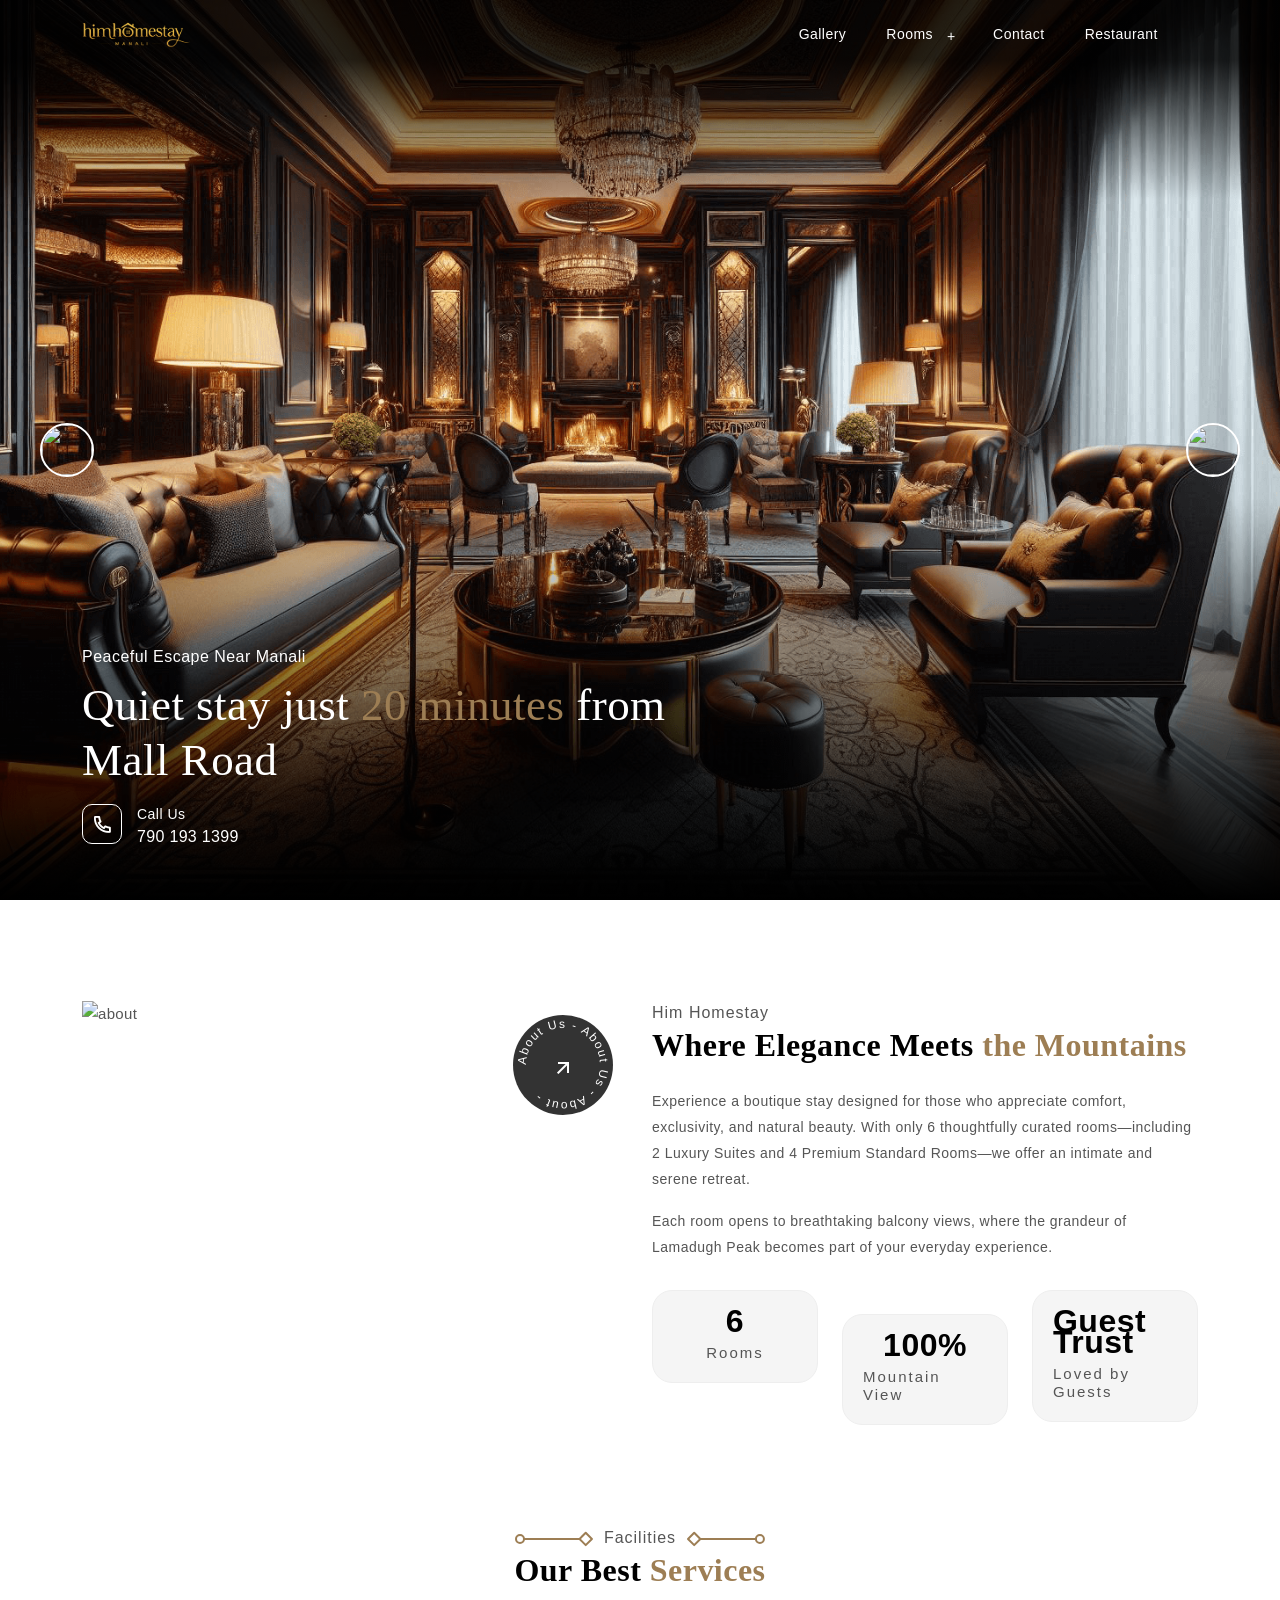
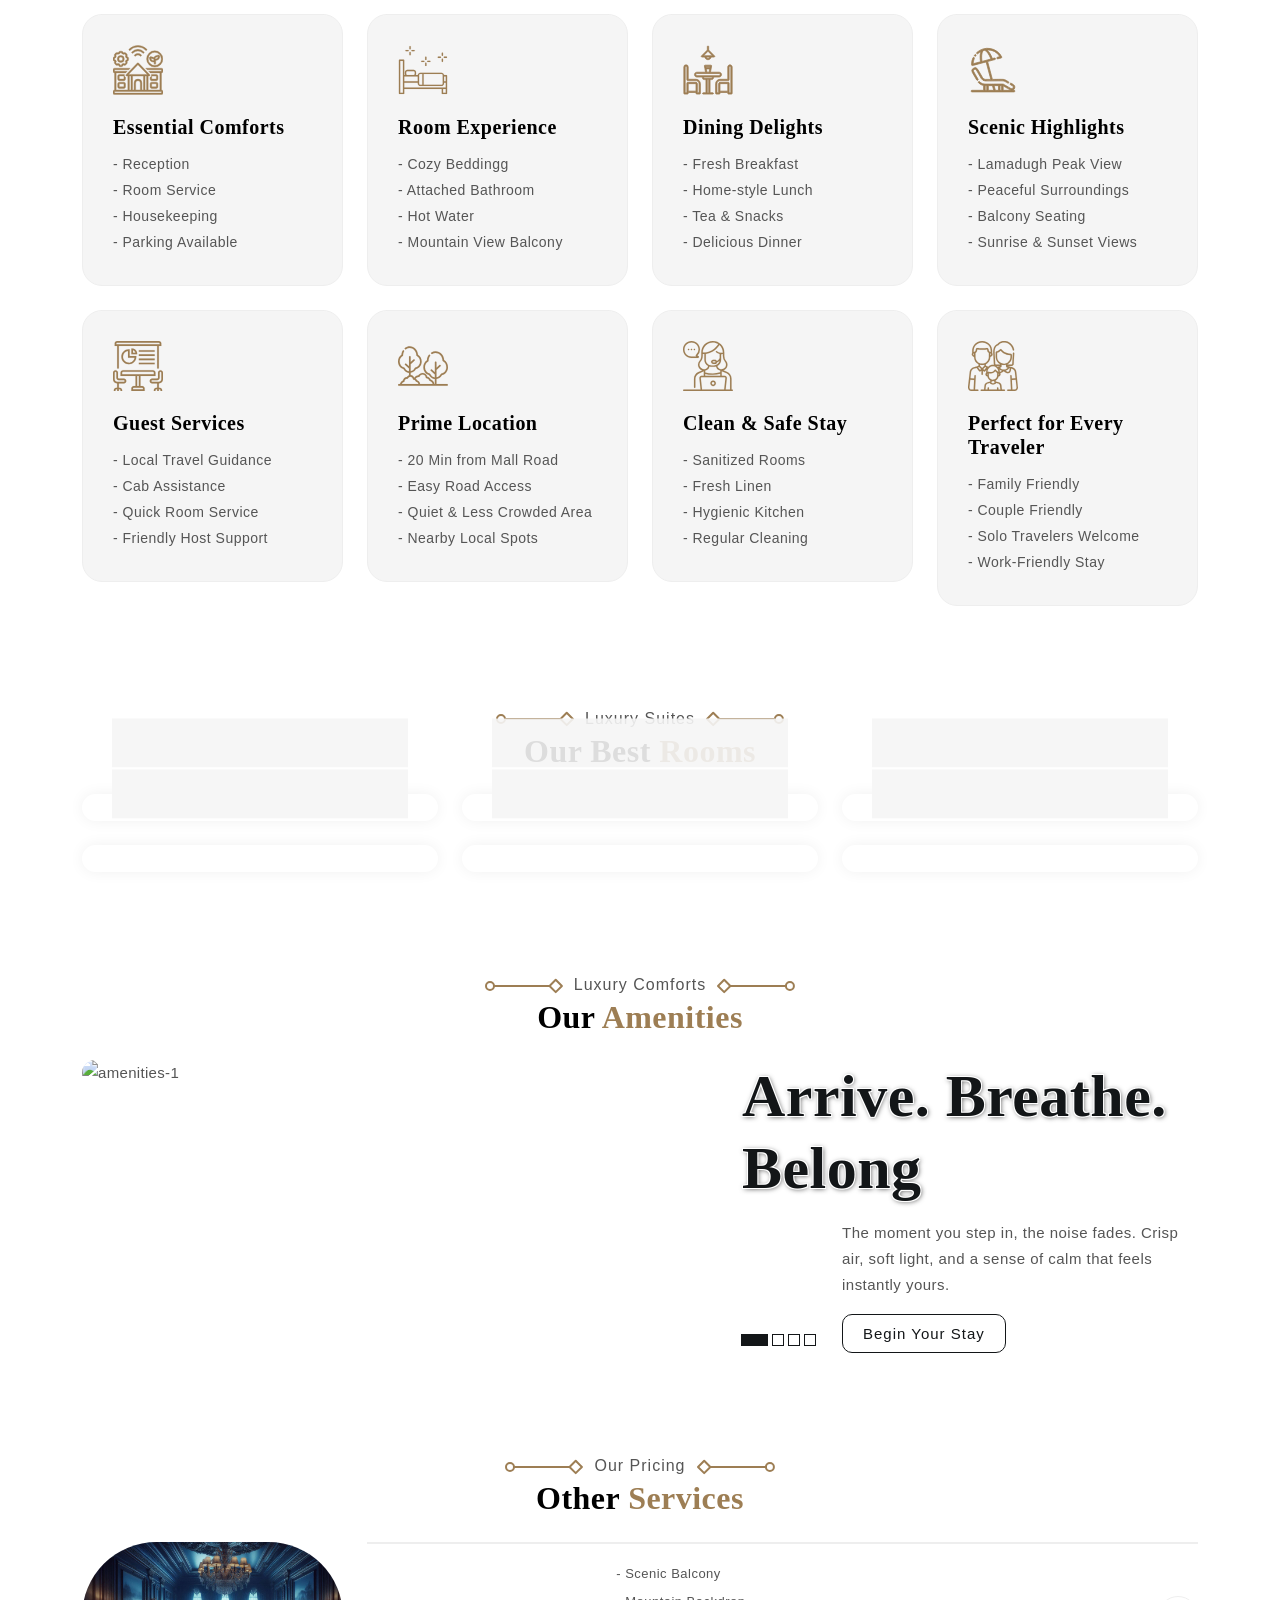
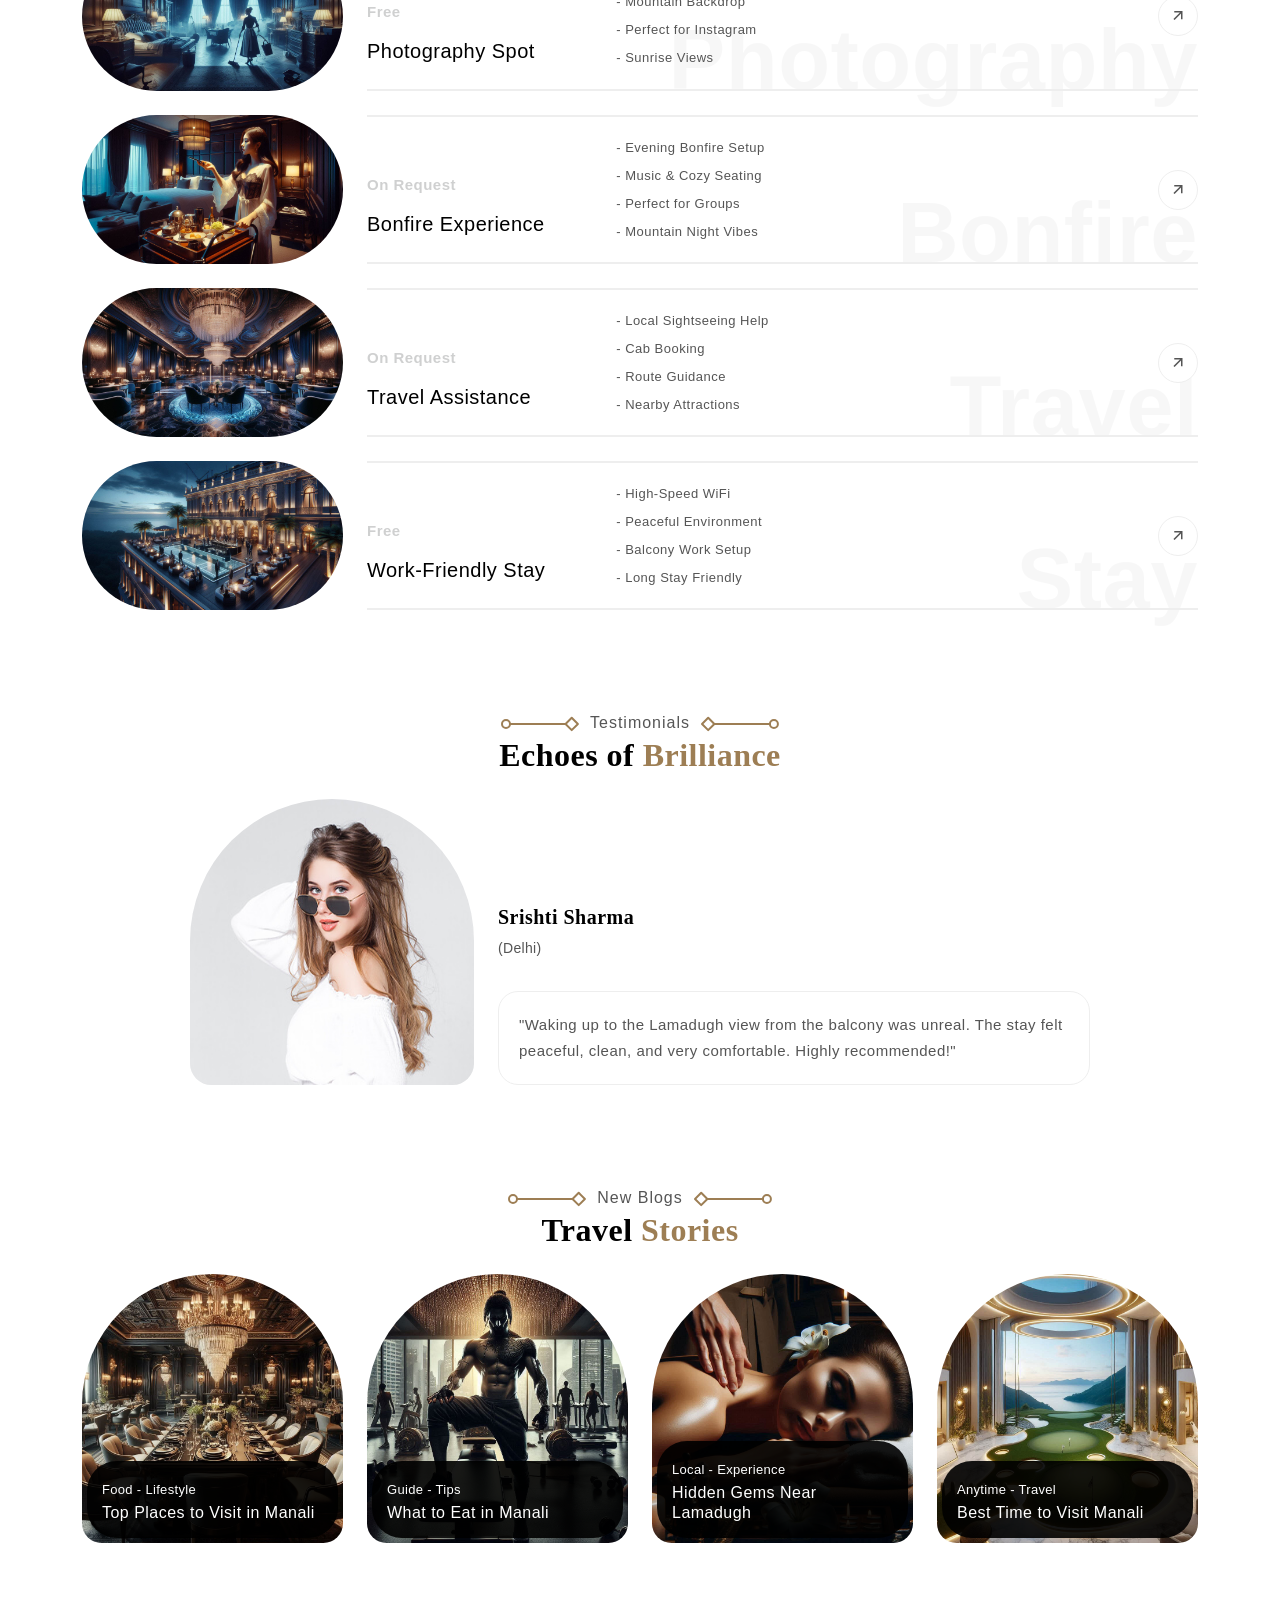
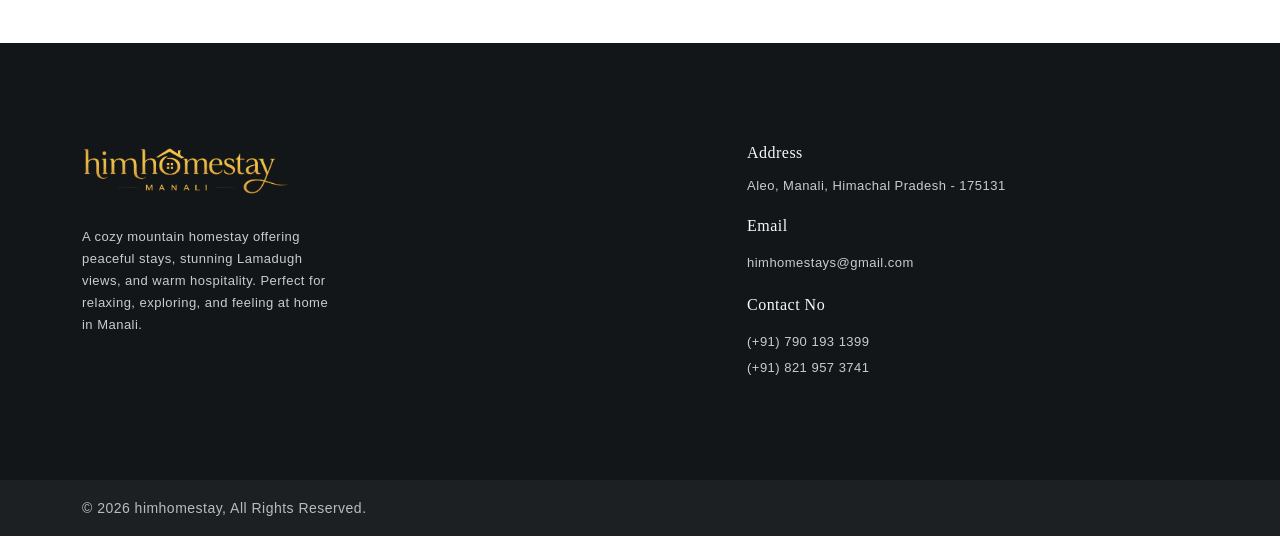
==== commit d4d30795: "Add files via upload" ====
--- a/index.html
+++ b/index.html
@@ -1,1098 +1,1098 @@
-<!DOCTYPE html>
-<html lang="en">
-
-<head>
-    <meta charset="UTF-8">
-    <meta http-equiv="X-UA-Compatible" content="IE=edge">
-    <meta name="viewport" content="width=device-width, initial-scale=1.0">
-    <meta name="description" content="HimHomestay - Luxury Hotel & Restaurant.">
-    <meta name="keywords" content="hotel, booking, restaurant">
-    <title>HimHomestay - Luxury Hotel & Restaurant</title>
-
-    <!-- site Favicon -->
-    <link rel="icon" href="assets/img/favicon/favicon.png" type="image/x-icon">
-
-    <!-- Css All Plugins Files -->
-    <link rel="stylesheet" href="assets/css/vendor/bootstrap.min.css">
-    <link rel="stylesheet" href="assets/css/vendor/remixicon.css">
-    <link rel="stylesheet" href="assets/css/vendor/aos.css">
-    <link rel="stylesheet" href="assets/css/vendor/animate.min.css">
-    <link rel="stylesheet" href="assets/css/vendor/jquery.fancybox.min.css">
-    <link rel="stylesheet" href="assets/css/vendor/jquery-ui.min.css">
-    <link rel="stylesheet" href="assets/css/vendor/slick.min.css">
-    <link rel="stylesheet" href="assets/css/vendor/owl.carousel.min.css">
-    <link rel="stylesheet" href="assets/css/vendor/swiper-bundle.min.css">
-
-    <!-- Main Style -->
-    <link rel="stylesheet" href="assets/css/style.css">
-
-</head>
-
-<body>
-
-    <!-- Loader -->
-    <div class="rx-loader">
-        <span class="loader"></span>
-    </div>
-
-    <!-- Header -->
-    <header>
-        <div class="rx-header">
-            <div class="container">
-                <div class="row">
-                    <div class="col-12">
-                        <div class="rx-inner-menu-desk">
-                            <a href="index.html" class="rx-header-btn">
-                                <img src="assets/img/logo/logo.png" alt="logo">
-                            </a>
-                            <button class="navbar-toggler shadow-none rx-toggle-menu" type="button"
-                                data-bs-toggle="collapse" data-bs-target="#navbarSupportedContent"
-                                aria-controls="navbarSupportedContent" aria-expanded="false"
-                                aria-label="Toggle navigation">
-                                <i class="ri-menu-2-line"></i>
-                            </button>
-                            <div class="rx-main-menu" id="navbarSupportedContent">
-                                <ul class="navbar-nav">
-                                    <li class="nav-item rx-dropdown">
-                                        <a class="nav-link" href="gallery.html">Gallery</a>
-                                    </li>
-                                    <li class="nav-item rx-dropdown">
-                                        <a class="nav-link rx-dropdown-item" href="javascript:void(0)">Rooms</a>
-                                        <ul class="rx-dropdown-menu">
-                                            <li><a class="dropdown-item" href="luxury.html">Luxury</a></li>
-                                            <li><a class="dropdown-item" href="standard.html">Standard</a></li>
-                                        </ul>
-                                    </li>
-                                    <li class="nav-item rx-dropdown">
-                                        <a class="nav-link" href="contact.html">Contact</a>
-                                    </li>
-                                    <li class="nav-item">
-                                        <a class="nav-link" href="restaurant.html">Restaurant</a>
-                                    </li>
-                                </ul>
-                            </div>
-                        </div>
-                    </div>
-                </div>
-            </div>
-        </div>
-        <div class="rx-mobile-menu-overlay"></div>
-        <div id="rx-mobile-menu" class="rx-mobile-menu">
-            <div class="rx-menu-title">
-                <span class="menu_title">Menu</span>
-                <button type="button" class="rx-close-menu">×</button>
-            </div>
-            <div class="rx-menu-inner">
-                <div class="rx-menu-contact">
-                    <ul>
-                        <li>
-                            <a href="gallery.html">Gallery</a>
-                        </li>
-                        <li>
-                            <a href="javascript:void(0)">Rooms</a>
-                            <ul class="sub-menu">
-                                <li><a href="luxury.html">Luxury</a></li>
-                                <li><a href="standard.html">Standard</a></li>
-                            </ul>
-                        </li>
-                        <li>
-                            <a href="contact.html">Contact</a>
-                        </li>
-                        <li>
-                            <a href="restaurant.html">Restaurant</a>
-                        </li>
-                    </ul>
-                </div>
-                <div class="header-res-lan-curr">
-                    
-                </div>
-            </div>
-        </div>
-    </header>
-
-    <!-- Hero -->
-    <section class="section-hero margin-b-50">
-        <div class="container-fulid">
-            <div class="row">
-                <div class="col-12">
-                    <div class="rx-slider">
-                        <div class="rx-slide slide-1">
-                            <img src="assets/img/hero/box-hero-1.png" alt="hero-box" class="banner-arrow-img">
-                            <div class="rx-hero-contact">
-                                <div class="container">
-                                    <div class="row">
-                                        <div class="col-12">
-                                            <div class="inner-contact slider-animation">
-                                                <p>Wake Up to Lamadugh Views</p>
-                                                <h2>Breathtaking <span>mountain views</span> with peaceful comfort.</h2>
-                                                <div class="booking-now">
-                                                    <div class="ico">
-                                                        <i class="ri-phone-line"></i>
-                                                    </div>
-                                                    <div class="booking-text">
-                                                        <p>Call Us</p>
-                                                        <span>790 193 1399</span>
-                                                    </div>
-                                                </div>
-                                            </div>
-                                        </div>
-                                    </div>
-                                </div>
-                            </div>
-                        </div>
-                        <div class="rx-slide slide-2">
-                            <img src="assets/img/hero/box-hero-2.png" alt="hero-box" class="banner-arrow-img">
-                            <div class="rx-hero-contact">
-                                <div class="container">
-                                    <div class="row">
-                                        <div class="col-12">
-                                            <div class="inner-contact slider-animation">
-                                                <p>Peaceful Escape Near Manali</p>
-                                                <h2>Quiet stay just <span>20 minutes</span>
-                                                    from Mall Road</h2>
-                                                <div class="booking-now">
-                                                    <div class="ico">
-                                                        <i class="ri-phone-line"></i>
-                                                    </div>
-                                                    <div class="booking-text">
-                                                        <p>Call Us</p>
-                                                        <span>790 193 1399</span>
-                                                    </div>
-                                                </div>
-                                            </div>
-                                        </div>
-                                    </div>
-                                </div>
-                            </div>
-                        </div>
-                        <div class="rx-slide slide-3">
-                            <img src="assets/img/hero/box-hero-3.png" alt="hero-box" class="banner-arrow-img">
-                            <div class="rx-hero-contact">
-                                <div class="container">
-                                    <div class="row">
-                                        <div class="col-12">
-                                            <div class="inner-contact slider-animation">
-                                                <p>Stay, Dine, Relax in Style</p>
-                                                <h2>Enjoy Your <span>Dream</span> Time With <span>Luxury</span>
-                                                    Experience</h2>
-                                                <div class="booking-now">
-                                                    <div class="ico">
-                                                        <i class="ri-phone-line"></i>
-                                                    </div>
-                                                    <div class="booking-text">
-                                                        <p>Call Us</p>
-                                                        <span>790 193 1399</span>
-                                                    </div>
-                                                </div>
-                                            </div>
-                                        </div>
-                                    </div>
-                                </div>
-                            </div>
-                        </div>
-                    </div>
-                </div>
-            </div>
-        </div>
-    </section>
-
-    <!-- About -->
-    <section class="section-about padding-tb-50">
-        <div class="container">
-            <div class="row mb-minus-24">
-                <div class="col-lg-6 col-12 mb-24" data-aos="fade-up" data-aos-duration="1000">
-                    <div class="rx-about-img">
-                        <img src="assets/img/about/about-one.png" alt="about" class="rx-white-img">
-                        <div class="rx-rounded-circle">
-                            <a href="javascript:void(0)">
-                                <svg viewBox="0 0 100 100" width="100" height="100">
-                                    <defs>
-                                        <path id="circle" d=" M 50, 50 m -37, 0 a 37,37 0 1,1 74,0 a 37,37 0 1,1 -74,0">
-                                        </path>
-                                    </defs>
-                                    <text>
-                                        <textPath xlink:href="#circle">
-                                            About Us - About Us - About -
-                                        </textPath>
-                                    </text>
-                                </svg>
-                                <div class="inner-contact">
-                                    <i class="ri-arrow-right-up-line"></i>
-                                </div>
-                            </a>
-                        </div>
-                    </div>
-                </div>
-                <div class="col-lg-6 col-12 mb-24" data-aos="fade-up" data-aos-duration="1000" data-aos-delay="200">
-                    <div class="rx-about-contact">
-                        <div class="rx-banner">
-                            <p>Him Homestay</p>
-                            <h4>Where Elegance Meets <span>the Mountains</span></h4>
-                        </div>
-                        <div class="inner-contact">
-                            <p>Experience a boutique stay designed for those who appreciate comfort, exclusivity, and natural beauty. With only 6
-                            thoughtfully curated rooms—including 2 Luxury Suites and 4 Premium Standard Rooms—we offer an intimate and serene
-                            retreat.</p>
-                            <p>Each room opens to breathtaking balcony views, where the grandeur of Lamadugh Peak becomes part of your everyday
-                            experience.</p>
-                            <div class="rx-about-inner-box">
-                                <div class="row mb-minus-24">
-                                    <div class="col-sm-4 col-12 rx-575-50 mb-24">
-                                        <div class="rx-about-box">
-                                            <h5>6</h5>
-                                            <p>Rooms</p>
-                                        </div>
-                                    </div>
-                                    <div class="col-sm-4 col-12 rx-575-50 mb-24 mt-24">
-                                        <div class="rx-about-box">
-                                            <h5>100%</h5>
-                                            <p>Mountain View</p>
-                                        </div>
-                                    </div>
-                                    <div class="col-sm-4 col-12 rx-575-50 mb-24">
-                                        <div class="rx-about-box">
-                                            <h5>Guest Trust</h5>
-                                            <p>Loved by Guests</p>
-                                        </div>
-                                    </div>
-                                </div>
-                            </div>
-                        </div>
-                    </div>
-                </div>
-            </div>
-        </div>
-    </section>
-
-    <!-- Services -->
-    <section class="section-services padding-tb-50">
-        <div class="container">
-            <div class="row mb-minus-24">
-                <div class="col-12" data-aos="fade-up" data-aos-duration="1000">
-                    <div class="rx-banner text-center rx-banner-effects">
-                        <p><img src="assets/img/banner/left-shape.svg" alt="banner-left-shape"
-                                class="svg-img left-side">Facilities<img src="assets/img/banner/right-shape.svg"
-                                alt="banner-right-shape" class="svg-img right-side"></p>
-                        <h4>Our Best <span>Services</span></h4>
-                    </div>
-                </div>
-                <div class="col-xl-3 col-lg-4 col-sm-6 col-12 mb-24 rx-575-50" data-aos="flip-left"
-                    data-aos-duration="1000">
-                    <div class="rx-services">
-                        <div class="services-ico">
-                            <img src="assets/img/services/1.svg" alt="services-1" class="svg-img">
-                        </div>
-                        <div class="services-contact">
-                            <h5>Essential Comforts</h5>
-                            <ul>
-                                <li>- Reception</li>
-                                <li>- Room Service</li>
-                                <li>- Housekeeping</li>
-                                <li>- Parking Available</li>
-                            </ul>
-                        </div>
-                    </div>
-                </div>
-                <div class="col-xl-3 col-lg-4 col-sm-6 col-12 mb-24 rx-575-50" data-aos="flip-left"
-                    data-aos-duration="1000" data-aos-delay="200">
-                    <div class="rx-services">
-                        <div class="services-ico">
-                            <img src="assets/img/services/2.svg" alt="services-2" class="svg-img">
-                        </div>
-                        <div class="services-contact">
-                            <h5>Room Experience</h5>
-                            <ul>
-                                <li>- Cozy Beddingg</li>
-                                <li>- Attached Bathroom</li>
-                                <li>- Hot Water</li>
-                                <li>- Mountain View Balcony</li>
-                            </ul>
-                        </div>
-                    </div>
-                </div>
-                <div class="col-xl-3 col-lg-4 col-sm-6 col-12 mb-24 rx-575-50" data-aos="flip-left"
-                    data-aos-duration="1000" data-aos-delay="400">
-                    <div class="rx-services">
-                        <div class="services-ico">
-                            <img src="assets/img/services/3.svg" alt="services-3" class="svg-img">
-                        </div>
-                        <div class="services-contact">
-                            <h5>Dining Delights</h5>
-                            <ul>
-                                <li>- Fresh Breakfast</li>
-                                <li>- Home-style Lunch</li>
-                                <li>- Tea & Snacks</li>
-                                <li>- Delicious Dinner</li>
-                            </ul>
-                        </div>
-                    </div>
-                </div>
-                <div class="col-xl-3 col-lg-4 col-sm-6 col-12 mb-24 rx-575-50" data-aos="flip-left"
-                    data-aos-duration="1000" data-aos-delay="600">
-                    <div class="rx-services">
-                        <div class="services-ico">
-                            <img src="assets/img/services/4.svg" alt="services-4" class="svg-img">
-                        </div>
-                        <div class="services-contact">
-                            <h5>Scenic Highlights</h5>
-                            <ul>
-                                <li>- Lamadugh Peak View</li>
-                                <li>- Peaceful Surroundings</li>
-                                <li>- Balcony Seating</li>
-                                <li>- Sunrise & Sunset Views</li>
-                            </ul>
-                        </div>
-                    </div>
-                </div>
-                <div class="col-xl-3 col-lg-4 col-sm-6 col-12 mb-24 rx-575-50" data-aos="flip-left"
-                    data-aos-duration="1000">
-                    <div class="rx-services">
-                        <div class="services-ico">
-                            <img src="assets/img/services/5.svg" alt="services-5" class="svg-img">
-                        </div>
-                        <div class="services-contact">
-                            <h5>Guest Services</h5>
-                            <ul>
-                                <li>- Local Travel Guidance</li>
-                                <li>- Cab Assistance</li>
-                                <li>- Quick Room Service</li>
-                                <li>- Friendly Host Support</li>
-                            </ul>
-                        </div>
-                    </div>
-                </div>
-                <div class="col-xl-3 col-lg-4 col-sm-6 col-12 mb-24 rx-575-50" data-aos="flip-left"
-                    data-aos-duration="1000" data-aos-delay="200">
-                    <div class="rx-services">
-                        <div class="services-ico">
-                            <img src="assets/img/services/8.svg" alt="services-6" class="svg-img">
-                        </div>
-                        <div class="services-contact">
-                            <h5>Prime Location</h5>
-                            <ul>
-                                <li>- 20 Min from Mall Road</li>
-                                <li>- Easy Road Access</li>
-                                <li>- Quiet & Less Crowded Area</li>
-                                <li>- Nearby Local Spots</li>
-                            </ul>
-                        </div>
-                    </div>
-                </div>
-                <div class="col-xl-3 col-lg-4 col-sm-6 col-12 mb-24 rx-575-50" data-aos="flip-left"
-                    data-aos-duration="1000" data-aos-delay="400">
-                    <div class="rx-services">
-                        <div class="services-ico">
-                            <img src="assets/img/services/7.svg" alt="services-7" class="svg-img">
-                        </div>
-                        <div class="services-contact">
-                            <h5>Clean & Safe Stay</h5>
-                            <ul>
-                                <li>- Sanitized Rooms</li>
-                                <li>- Fresh Linen</li>
-                                <li>- Hygienic Kitchen</li>
-                                <li>- Regular Cleaning</li>
-                            </ul>
-                        </div>
-                    </div>
-                </div>
-                <div class="col-xl-3 col-lg-4 col-sm-6 col-12 mb-24 rx-575-50" data-aos="flip-left"
-                    data-aos-duration="1000" data-aos-delay="600">
-                    <div class="rx-services">
-                        <div class="services-ico">
-                            <img src="assets/img/services/6.svg" alt="services-8" class="svg-img">
-                        </div>
-                        <div class="services-contact">
-                            <h5>Perfect for Every Traveler</h5>
-                            <ul>
-                                <li>- Family Friendly</li>
-                                <li>- Couple Friendly</li>
-                                <li>- Solo Travelers Welcome</li>
-                                <li>- Work-Friendly Stay</li>
-                            </ul>
-                        </div>
-                    </div>
-                </div>
-            </div>
-        </div>
-    </section>
-
-    <!-- Rooms -->
-    <section class="section-room padding-tb-50">
-        <div class="container">
-            <div class="row mb-minus-24 room-popup">
-                <div class="col-12" data-aos="fade-up" data-aos-duration="1000">
-                    <div class="rx-banner text-center rx-banner-effects">
-                        <p><img src="assets/img/banner/left-shape.svg" alt="banner-left-shape"
-                                class="svg-img left-side">Luxury Suites<img src="assets/img/banner/right-shape.svg"
-                                alt="banner-right-shape" class="svg-img right-side"></p>
-                        <h4>Our Best <span>Rooms</span></h4>
-                    </div>
-                </div>
-                <div class="col-lg-4 col-sm-6 col-12 mb-24" data-aos="fade-up" data-aos-duration="1000">
-                    <div class="rx-rooms-main-box">
-                        <div class="rooms-box-front">
-                            <img src="assets/img/rooms/1.jpg" alt="room-1">
-                            <div class="content-wrap">
-                                <div class="inner-contact">
-                                    <h4>Luxury Room</h4>
-                                </div>
-                            </div>
-                        </div> 
-                        <div class="rooms-box-back">
-                            <img src="assets/img/rooms/1.jpg" alt="rooms-1">
-                            <div class="content-wrap">
-                                <div class="box-overlay"></div>
-                                <div class="inner-back-side">
-                                    <div class="rx-price">
-                                        <span>₹2000 / N</span>
-                                    </div>
-                                    <div class="sub-inner-contact">
-                                        <h5>Luxury Room</h5>
-                                        <ul>
-                                            <li>Balcony</li>
-                                            <li>Lamadugh View</li>
-                                            <li>Spacious</li>
-                                            <li>Premium Comfort</li>
-                                        </ul>
-                                    </div>
-                                    <div class="last-contact">
-                                        <a href="room-details.html" class="inner-button">Explore Now</a>
-                                    </div>
-                                </div>
-                            </div>
-                        </div>
-                    </div>
-                </div>
-                <div class="col-lg-4 col-sm-6 col-12 mb-24" data-aos="fade-up" data-aos-duration="1000"
-                    data-aos-delay="200">
-                    <div class="rx-rooms-main-box">
-                        <div class="rooms-box-front">
-                            <img src="assets/img/rooms/2.jpg" alt="room-2">
-                            <div class="content-wrap">
-                                <div class="inner-contact">
-                                    <h4>Luxury Room</h4>
-                                </div>
-                            </div>
-                        </div>
-                        <div class="rooms-box-back">
-                            <img src="assets/img/rooms/2.jpg" alt="rooms-2">
-                            <div class="content-wrap">
-                                <div class="box-overlay"></div>
-                                <div class="inner-back-side">
-                                    <div class="rx-price">
-                                        <span>₹2000 / N</span>
-                                    </div>
-                                    <div class="sub-inner-contact">
-                                        <h5>Luxury Room</h5>
-                                        <ul>
-                                            <li>Scenic View</li>
-                                            <li>Elegant Stay</li>
-                                            <li>Cozy Interiors</li>
-                                            <li>Relaxing</li>
-                                        </ul>
-                                    </div>
-                                    <div class="last-contact">
-                                        <a href="room-details.html" class="inner-button">Explore Now</a>
-                                    </div>
-                                </div>
-                            </div>
-                        </div>
-                    </div>
-                </div>
-                <div class="col-lg-4 col-sm-6 col-12 mb-24" data-aos="fade-up" data-aos-duration="1000"
-                    data-aos-delay="400">
-                    <div class="rx-rooms-main-box">
-                        <div class="rooms-box-front">
-                            <img src="assets/img/rooms/3.jpg" alt="room-3">
-                            <div class="content-wrap">
-                                <div class="inner-contact">
-                                    <h4>Standard Room</h4>
-                                </div>
-                            </div>
-                        </div>
-                        <div class="rooms-box-back">
-                            <img src="assets/img/rooms/3.jpg" alt="rooms-3">
-                            <div class="content-wrap">
-                                <div class="box-overlay"></div>
-                                <div class="inner-back-side">
-                                    <div class="rx-price">
-                                        <span>₹1500 / N</span>
-                                    </div>
-                                    <div class="sub-inner-contact">
-                                        <h5>Standard Room</h5>
-                                        <ul>
-                                            <li>Cozy</li>
-                                            <li>Mountain View</li>
-                                            <li>Comfortable</li>
-                                            <li>Clean</li>
-                                        </ul>
-                                    </div>
-                                    <div class="last-contact">
-                                        <a href="room-details.html" class="inner-button">Explore Now</a>
-                                    </div>
-                                </div>
-                            </div>
-                        </div>
-                    </div>
-                </div>
-                <div class="col-lg-4 col-sm-6 col-12 mb-24" data-aos="fade-up" data-aos-duration="1000"="200">
-                    <div class="rx-rooms-main-box">
-                        <div class="rooms-box-front">
-                            <img src="assets/img/rooms/4.jpg" alt="room-4">
-                            <div class="content-wrap">
-                                <div class="inner-contact">
-                                    <h4>Standard Room</h4>
-                                </div>
-                            </div>
-                        </div>
-                        <div class="rooms-box-back">
-                            <img src="assets/img/rooms/4.jpg" alt="rooms-4">
-                            <div class="content-wrap">
-                                <div class="box-overlay"></div>
-                                <div class="inner-back-side">
-                                    <div class="rx-price">
-                                        <span>₹1500 / N</span>
-                                    </div>
-                                    <div class="sub-inner-contact">
-                                        <h5>Standard Room</h5>
-                                        <ul>
-                                            <li>Peaceful</li>
-                                            <li>Budget Friendly</li>
-                                            <li>Warm Stay</li>
-                                            <li>Neat</li>
-                                        </ul>
-                                    </div>
-                                    <div class="last-contact">
-                                        <a href="room-details.html" class="inner-button">Explore Now</a>
-                                    </div>
-                                </div>
-                            </div>
-                        </div>
-                    </div>
-                </div>
-                <div class="col-lg-4 col-sm-6 col-12 mb-24" data-aos="fade-up" data-aos-duration="1000"
-                    data-aos-delay="200">
-                    <div class="rx-rooms-main-box">
-                        <div class="rooms-box-front">
-                            <img src="assets/img/rooms/5.jpg" alt="room-5">
-                            <div class="content-wrap">
-                                <div class="inner-contact">
-                                    <h4>Standard Room</h4>
-                                </div>
-                            </div>
-                        </div>
-                        <div class="rooms-box-back">
-                            <img src="assets/img/rooms/5.jpg" alt="rooms-5">
-                            <div class="content-wrap">
-                                <div class="box-overlay"></div>
-                                <div class="inner-back-side">
-                                    <div class="rx-price">
-                                        <span>₹1500 / N</span>
-                                    </div>
-                                    <div class="sub-inner-contact">
-                                        <h5>Standard Room</h5>
-                                        <ul>
-                                            <li>Nature View</li>
-                                            <li>Quiet</li>
-                                            <li>Simple Comfort</li>
-                                            <li>Relaxing</li>
-                                        </ul>
-                                    </div>
-                                    <div class="last-contact">
-                                        <a href="room-details.html" class="inner-button">Explore Now</a>
-                                    </div>
-                                </div>
-                            </div>
-                        </div>
-                    </div>
-                </div>
-                <div class="col-lg-4 col-sm-6 col-12 mb-24" data-aos="fade-up" data-aos-duration="1000"
-                    data-aos-delay="400">
-                    <div class="rx-rooms-main-box">
-                        <div class="rooms-box-front">
-                            <img src="assets/img/rooms/6.jpg" alt="room-6">
-                            <div class="content-wrap">
-                                <div class="inner-contact">
-                                    <h4>Standard Room</h4>
-                                </div>
-                            </div>
-                        </div>
-                        <div class="rooms-box-back">
-                            <img src="assets/img/rooms/6.jpg" alt="rooms-6">
-                            <div class="content-wrap">
-                                <div class="box-overlay"></div>
-                                <div class="inner-back-side">
-                                    <div class="rx-price">
-                                        <span>₹1500 / N</span>
-                                    </div>
-                                    <div class="sub-inner-contact">
-                                        <h5>Standard Room</h5>
-                                        <ul>
-                                            <li>Value Stay</li>
-                                            <li>Clean Rooms</li>
-                                            <li>Cozy Space</li>
-                                            <li>Calm</li>
-                                        </ul>
-                                    </div>
-                                    <div class="last-contact">
-                                        <a href="room-details.html" class="inner-button">Explore Now</a>
-                                    </div>
-                                </div>
-                            </div>
-                        </div>
-                    </div>
-                </div>
-            </div>
-        </div>
-    </section>
-
-    <!-- Amenities -->
-    <section class="section-amenities padding-tb-50">
-        <div class="container">
-            <div class="row">
-                <div class="col-12" data-aos="fade-up" data-aos-duration="1000">
-                    <div class="rx-banner text-center rx-banner-effects">
-                        <p><img src="assets/img/banner/left-shape.svg" alt="banner-left-shape"
-                                class="svg-img left-side">Luxury Comforts<img src="assets/img/banner/right-shape.svg"
-                                alt="banner-right-shape" class="svg-img right-side"></p>
-                        <h4>Our <span>Amenities</span></h4>
-                    </div>
-                </div>
-                <div class="col-12" data-aos="fade-up" data-aos-duration="1000" data-aos-delay="200">
-                    <div class="owl-carousel rx-amenities-slider">
-                        <div class="row mb-minus-24">
-                            <div class="col-lg-8 col-12 mb-24">
-                                <div class="rx-amenities-img">
-                                    <img src="assets/img/amenities/1.jpg" alt="amenities-1">
-                                </div>
-                            </div>
-                            <div class="col-lg-4 col-12 mb-24">
-                                <div class="rx-amenities-contact amenities-animation">
-                                    <div class="inner-banner">
-                                        <h4>Arrive. Breathe. Belong</h4>
-                                    </div>
-                                    <p>The moment you step in, the noise fades. Crisp air, soft light, and a sense of calm that feels instantly yours.</p>
-                                    <div class="amenities-btn">
-                                        <a href="room-details.html" class="rx-btn-two">Begin Your Stay</a>
-                                    </div>
-                                </div>
-                            </div>
-                        </div>
-                        <div class="row mb-minus-24">
-                            <div class="col-lg-8 col-12 mb-24">
-                                <div class="rx-amenities-img">
-                                    <img src="assets/img/amenities/2.jpg" alt="amenities-2">
-                                </div>
-                            </div>
-                            <div class="col-lg-4 col-12 mb-24">
-                                <div class="rx-amenities-contact amenities-animation">
-                                    <div class="inner-banner">
-                                        <h4>Mornings Worth Waking For</h4>
-                                    </div>
-                                    <p>Open the balcony doors to a quiet spectacle—sunlight touching the peaks as your day begins gently.</p>
-                                    <div class="amenities-btn">
-                                        <a href="room-details.html" class="rx-btn-two">See the Morning</a>
-                                    </div>
-                                </div>
-                            </div>
-                        </div>
-                        <div class="row mb-minus-24">
-                            <div class="col-lg-8 col-12 mb-24">
-                                <div class="rx-amenities-img">
-                                    <img src="assets/img/amenities/3.jpg" alt="amenities-3">
-                                </div>
-                            </div>
-                            <div class="col-lg-4 col-12 mb-24">
-                                <div class="rx-amenities-contact amenities-animation">
-                                    <div class="inner-banner">
-                                        <h4>Unhurried, Uncomplicated</h4>
-                                    </div>
-                                    <p>Sip, pause, and take it in. Here, time stretches—giving you space to simply be.</p>
-                                    <div class="amenities-btn">
-                                        <a href="room-details.html" class="rx-btn-two">Live the Moment</a>
-                                    </div>
-                                </div>
-                            </div>
-                        </div>
-                        <div class="row mb-minus-24">
-                            <div class="col-lg-8 col-12 mb-24">
-                                <div class="rx-amenities-img">
-                                    <img src="assets/img/amenities/4.jpg" alt="amenities-4">
-                                </div>
-                            </div>
-                            <div class="col-lg-4 col-12 mb-24">
-                                <div class="rx-amenities-contact amenities-animation">
-                                    <div class="inner-banner">
-                                        <h4>Where Evenings Settle Softly</h4>
-                                    </div>
-                                    <p>As the light fades, warmth takes over—good food, quiet corners, and conversations that linger.</p>
-                                    <div class="amenities-btn">
-                                        <a href="room-details.html" class="rx-btn-two">End the Day Well</a>
-                                    </div>
-                                </div>
-                            </div>
-                        </div>
-                    </div>
-                </div>
-            </div>
-        </div>
-    </section>
-
-    <!-- Extra Services -->
-    <section class="section-extra-services padding-tb-50">
-        <div class="container">
-            <div class="row">
-                <div class="col-12" data-aos="fade-up" data-aos-duration="1000">
-                    <div class="rx-banner text-center rx-banner-effects">
-                        <p><img src="assets/img/banner/left-shape.svg" alt="banner-left-shape"
-                                class="svg-img left-side">Our Pricing<img src="assets/img/banner/right-shape.svg"
-                                alt="banner-right-shape" class="svg-img right-side"></p>
-                        <h4>Other <span>Services</span></h4>
-                    </div>
-                </div>
-                <div class="col-12 mb-minus-24">
-                    <div class="row" data-aos="fade-up" data-aos-duration="1000">
-                        <div class="col-md-3 col-sm-4 col-12 mb-24">
-                            <div class="extra-services-img">
-                                <img src="assets/img/extra-services/1.jpg" alt="extra-services-1">
-                            </div>
-                        </div>
-                        <div class="col-md-9 col-sm-8 col-12 mb-24">
-                            <div class="extra-services-contact">
-                                <div class="extra-services-absolute-contact">
-                                    <p>Photography</p>
-                                </div>
-                                <div class="rx-services-price">
-                                    <h2> <span>Free</span></h2>
-                                    <p>Photography Spot</p>
-                                </div>
-                                <div class="rx-services-inner-contact">
-                                    <ul>
-                                        <li>- Scenic Balcony</li>
-                                        <li>- Mountain Backdrop</li>
-                                        <li>- Perfect for Instagram</li>
-                                        <li>- Sunrise Views</li>
-                                    </ul>
-                                </div>
-                                <div class="rx-services-ico">
-                                    <a href="gallery-2.html" class="ico"><i class="ri-arrow-right-up-line"></i></a>
-                                </div>
-                            </div>
-                        </div>
-                    </div>
-                    <div class="row" data-aos="fade-up" data-aos-duration="1000" data-aos-delay="200">
-                        <div class="col-md-3 col-sm-4 col-12 mb-24">
-                            <div class="extra-services-img">
-                                <img src="assets/img/extra-services/2.jpg" alt="extra-services-2">
-                            </div>
-                        </div>
-                        <div class="col-md-9 col-sm-8 col-12 mb-24">
-                            <div class="extra-services-contact">
-                                <div class="extra-services-absolute-contact">
-                                    <p>Bonfire</p>
-                                </div>
-                                <div class="rx-services-price">
-                                    <h2><span>On Request</span></h2>
-                                    <p>Bonfire Experience</p>
-                                </div>
-                                <div class="rx-services-inner-contact">
-                                    <ul>
-                                        <li>- Evening Bonfire Setup</li>
-                                        <li>- Music & Cozy Seating</li>
-                                        <li>- Perfect for Groups</li>
-                                        <li>- Mountain Night Vibes</li>
-                                    </ul>
-                                </div>
-                                <div class="rx-services-ico">
-                                    <a href="restaurant.html" class="ico"><i class="ri-arrow-right-up-line"></i></a>
-                                </div>
-                            </div>
-                        </div>
-                    </div>
-                    <div class="row" data-aos="fade-up" data-aos-duration="1000" data-aos-delay="400">
-                        <div class="col-md-3 col-sm-4 col-12 mb-24">
-                            <div class="extra-services-img">
-                                <img src="assets/img/extra-services/3.jpg" alt="extra-services-3">
-                            </div>
-                        </div>
-                        <div class="col-md-9 col-sm-8 col-12 mb-24">
-                            <div class="extra-services-contact">
-                                <div class="extra-services-absolute-contact">
-                                    <p>Travel</p>
-                                </div>
-                                <div class="rx-services-price">
-                                    <h2><span>On Request</span></h2>
-                                    <p>Travel Assistance</p>
-                                </div>
-                                <div class="rx-services-inner-contact">
-                                    <ul>
-                                        <li>- Local Sightseeing Help</li>
-                                        <li>- Cab Booking</li>
-                                        <li>- Route Guidance</li>
-                                        <li>- Nearby Attractions</li>
-                                    </ul>
-                                </div>
-                                <div class="rx-services-ico">
-                                    <a href="gallery-2.html" class="ico"><i class="ri-arrow-right-up-line"></i></a>
-                                </div>
-                            </div>
-                        </div>
-                    </div>
-                    <div class="row" data-aos="fade-up" data-aos-duration="1000" data-aos-delay="600">
-                        <div class="col-md-3 col-sm-4 col-12 mb-24">
-                            <div class="extra-services-img">
-                                <img src="assets/img/extra-services/4.jpg" alt="extra-services-4">
-                            </div>
-                        </div>
-                        <div class="col-md-9 col-sm-8 col-12 mb-24">
-                            <div class="extra-services-contact">
-                                <div class="extra-services-absolute-contact">
-                                    <p>Stay</p>
-                                </div>
-                                <div class="rx-services-price">
-                                    <h2><span>Free</span></h2>
-                                    <p>Work-Friendly Stay</p>
-                                </div>
-                                <div class="rx-services-inner-contact">
-                                    <ul>
-                                        <li>- High-Speed WiFi</li>
-                                        <li>- Peaceful Environment</li>
-                                        <li>- Balcony Work Setup</li>
-                                        <li>- Long Stay Friendly</li>
-                                    </ul>
-                                </div>
-                                <div class="rx-services-ico">
-                                    <a href="room-details.html" class="ico"><i class="ri-arrow-right-up-line"></i></a>
-                                </div>
-                            </div>
-                        </div>
-                    </div>
-                </div>
-            </div>
-        </div>
-    </section>
-
-    <!-- Testimonials -->
-    <section class="section-testimonials padding-tb-50">
-        <div class="container">
-            <div class="row">
-                <div class="col-12" data-aos="fade-up" data-aos-duration="1000">
-                    <div class="rx-banner text-center rx-banner-effects">
-                        <p><img src="assets/img/banner/left-shape.svg" alt="banner-left-shape"
-                                class="svg-img left-side">Testimonials<img src="assets/img/banner/right-shape.svg"
-                                alt="banner-right-shape" class="svg-img right-side"></p>
-                        <h4>Echoes of <span>Brilliance</span></h4>
-                    </div>
-                </div>
-                <div class="col-12" data-aos="fade-up" data-aos-duration="1000" data-aos-delay="200">
-                    <div class="owl-carousel rx-testimonials-slider">
-                        <div class="row mb-minus-24">
-                            <div class="col-md-4 col-12 mb-24">
-                                <div class="rx-testimonials-img">
-                                    <img src="assets/img/testimonials/1.jpg" alt="testimonials-1">
-                                </div>
-                            </div>
-                            <div class="col-md-8 col-12 mb-24">
-                                <div class="rx-testimonials-contact">
-                                    <div class="rx-inner-banner">
-                                        <h4>Srishti Sharma</h4>
-                                        <span>(Delhi)</span>
-                                    </div>
-                                    <div class="inner-contact">
-                                        <p>"Waking up to the Lamadugh view from the balcony was unreal. The stay felt peaceful, clean, and very comfortable. Highly
-                                        recommended!"</p>
-                                    </div>
-                                </div>
-                            </div>
-                        </div>
-                        <div class="row mb-minus-24">
-                            <div class="col-md-4 col-12 mb-24">
-                                <div class="rx-testimonials-img">
-                                    <img src="assets/img/testimonials/2.jpg" alt="testimonials-2">
-                                </div>
-                            </div>
-                            <div class="col-md-8 col-12 mb-24">
-                                <div class="rx-testimonials-contact">
-                                    <div class="rx-inner-banner">
-                                        <h4>Sneha Patel</h4>
-                                        <span>(Ahmedabad)</span>
-                                    </div>
-                                    <div class="inner-contact">
-                                        <p>"The food was amazing—just like home. The rooms were cozy and the location was perfect, away from noise but still close
-                                        to Mall Road."</p>
-                                    </div>
-                                </div>
-                            </div>
-                        </div>
-                        <div class="row mb-minus-24">
-                            <div class="col-md-4 col-12 mb-24">
-                                <div class="rx-testimonials-img">
-                                    <img src="assets/img/testimonials/3.jpg" alt="testimonials-3">
-                                </div>
-                            </div>
-                            <div class="col-md-8 col-12 mb-24">
-                                <div class="rx-testimonials-contact">
-                                    <div class="rx-inner-banner">
-                                        <h4>Aman Verma</h4>
-                                        <span>(Chandigarh)</span>
-                                    </div>
-                                    <div class="inner-contact">
-                                        <p>"Loved the calm vibe of this place. Great WiFi, beautiful views, and very helpful hosts. Perfect for both work and
-                                        relaxation."</p>
-                                    </div>
-                                </div>
-                            </div>
-                        </div>
-                    </div>
-                </div>
-            </div>
-        </div>
-    </section>
-
-    <!-- Blog -->
-    <section class="section-blog padding-t-50 padding-b-100">
-        <div class="container">
-            <div class="row">
-                <div class="col-12" data-aos="fade-up" data-aos-duration="1000">
-                    <div class="rx-banner text-center rx-banner-effects">
-                        <p><img src="assets/img/banner/left-shape.svg" alt="banner-left-shape"
-                                class="svg-img left-side">New Blogs<img src="assets/img/banner/right-shape.svg"
-                                alt="banner-right-shape" class="svg-img right-side"></p>
-                        <h4>Travel <span>Stories</span></h4>
-                    </div>
-                </div>
-                <div class="col-12" data-aos="fade-up" data-aos-duration="1000" data-aos-delay="200">
-                    <div class="owl-carousel rx-blog-slider" id="rxblogslider">
-                        <div class="rx-blog-card">
-                            <div class="rx-blog-img">
-                                <img src="assets/img/blog/1.jpg" alt="blog-1" id="myImage">
-                            </div>
-                            <div class="rx-blog-contact">
-                                <span>Food - Lifestyle</span>
-                                <h4><a href="blog/top-places-to-visit-in-manali.html">Top Places to Visit in Manali</a>
-                                </h4>
-                            </div>
-                        </div>
-                        <div class="rx-blog-card">
-                            <div class="rx-blog-img">
-                                <img src="assets/img/blog/2.jpg" alt="blog-2">
-                            </div>
-                            <div class="rx-blog-contact">
-                                <span>Guide - Tips</span>
-                                <h4><a href="blog/what-to-eat-in-manali.html">What to Eat in Manali</a></h4>
-                            </div>
-                        </div>
-                        <div class="rx-blog-card">
-                            <div class="rx-blog-img">
-                                <img src="assets/img/blog/3.jpg" alt="blog-3">
-                            </div>
-                            <div class="rx-blog-contact">
-                                <span>Local - Experience</span>
-                                <h4><a href="blog/hidden-gems-near-lamadugh.html">Hidden Gems Near Lamadugh</a></h4>
-                            </div>
-                        </div>
-                        <div class="rx-blog-card">
-                            <div class="rx-blog-img">
-                                <img src="assets/img/blog/4.jpg" alt="blog-4">
-                            </div>
-                            <div class="rx-blog-contact">
-                                <span>Anytime - Travel</span>
-                                <h4><a href="blog/best-time-to-visit-manali.html">Best Time to Visit Manali</a></h4>
-                            </div>
-                        </div>
-                    </div>
-                </div>
-            </div>
-        </div>
-    </section>
-
-    <!-- Footer -->
-    <footer>
-        <div class="rx-main-footer padding-tb-100">
-            <div class="container">
-                <div class="row mb-minus-24">
-                    <div class="col-lg-3 col-sm-6 col-12 mb-24 footer-order-1">
-                        <div class="rx-social-media">
-                            <div class="rx-logo">
-                                <img src="assets/img/logo/logo.png" alt="logo">
-                            </div>
-                            <div class="inner-contact">
-                                <p>A cozy mountain homestay offering peaceful stays, stunning Lamadugh views, and warm hospitality. Perfect for relaxing,
-                                exploring, and feeling at home in Manali.</p>
-                            </div>
-                            
-                        </div>
-                    </div>
-                    <div class="col-lg-2 col-sm-4 col-6 col-420-full mb-24 footer-order-2">
-                        
-                    </div>
-                    <div class="col-lg-2 col-sm-4 col-6 col-420-full mb-24 footer-order-3">
-                        
-                    </div>
-                    
-                    <div class="col-lg-3 col-sm-6 col-6 col-420-full mb-24 footer-order-5">
-                        <div class="rx-footer-other-info">
-                            <div class="inner-info">
-                                <h5>Address</h5>
-                                <p>Aleo, Manali, Himachal Pradesh - 175131</p>
-                            </div>
-                            <div class="inner-info">
-                                <h5>Email</h5>
-                                <a href="mailto:himhomestay@gmail.com">himhomestays@gmail.com</a>
-                            </div>
-                            <div class="inner-info">
-                                <h5>Contact No</h5>
-                                <a href="tel:+9179019313399">(+91) 790 193 1399</a> <br>
-                                <a href="tel:+918219573741">(+91) 821 957 3741</a>
-                            </div>
-                        </div>
-                    </div>
-                </div>
-            </div>
-        </div>
-        <div class="rx-footer-copy">
-            <div class="container">
-                <div class="row">
-                    <div class="col-12">
-                        <div class="rx-footer-inner-contact">
-                            <div class="rx-footer-left-side-contact">
-                                <p>&copy; 2026 <a href="index.html">himhomestay</a>, All Rights Reserved.</p>
-                            </div>
-                        </div>
-                    </div>
-                </div>
-            </div>
-        </div>
-    </footer>
-
-    <!-- Back to top  -->
-    <a href="#Top" class="back-to-top result-placeholder">
-        <i class="ri-arrow-up-double-fill"></i>
-        <div class="back-to-top-wrap active-progress">
-            <svg viewBox="-1 -1 102 102">
-                <path d="M50,1 a49,49 0 0,1 0,98 a49,49 0 0,1 0,-98"></path>
-            </svg>
-        </div>
-    </a>
-
-
-    <!-- Feature tools -->
-    <div class="rx-tools-sidebar-overlay"></div>
-
-    <!-- Plugins -->
-    <script src="assets/js/vendor/bootstrap.bundle.min.js"></script>
-    <script src="assets/js/vendor/jquery-3.7.1.min.js"></script>
-    <script src="assets/js/vendor/jquery-ui.min.js"></script>
-    <script src="assets/js/vendor/aos.js"></script>
-    <script src="assets/js/vendor/smoothscroll.min.js"></script>
-    <script src="assets/js/vendor/jquery.fancybox.min.js"></script>
-    <script src="assets/js/vendor/slick.min.js"></script>
-    <script src="assets/js/vendor/owl.carousel.min.js"></script>
-    <script src="assets/js/vendor/swiper-bundle.min.js"></script>
-
-    <!-- main-js -->
-    <script src="assets/js/main.js"></script>
-
-</body>
-
+<!DOCTYPE html>
+<html lang="en">
+
+<head>
+    <meta charset="UTF-8">
+    <meta http-equiv="X-UA-Compatible" content="IE=edge">
+    <meta name="viewport" content="width=device-width, initial-scale=1.0">
+    <meta name="description" content="HimHomestay - Luxury Hotel & Restaurant.">
+    <meta name="keywords" content="hotel, booking, restaurant">
+    <title>HimHomestay - Luxury Hotel & Restaurant</title>
+
+    <!-- site Favicon -->
+    <link rel="icon" href="assets/img/favicon/favicon.png" type="image/x-icon">
+
+    <!-- Css All Plugins Files -->
+    <link rel="stylesheet" href="assets/css/vendor/bootstrap.min.css">
+    <link rel="stylesheet" href="assets/css/vendor/remixicon.css">
+    <link rel="stylesheet" href="assets/css/vendor/aos.css">
+    <link rel="stylesheet" href="assets/css/vendor/animate.min.css">
+    <link rel="stylesheet" href="assets/css/vendor/jquery.fancybox.min.css">
+    <link rel="stylesheet" href="assets/css/vendor/jquery-ui.min.css">
+    <link rel="stylesheet" href="assets/css/vendor/slick.min.css">
+    <link rel="stylesheet" href="assets/css/vendor/owl.carousel.min.css">
+    <link rel="stylesheet" href="assets/css/vendor/swiper-bundle.min.css">
+
+    <!-- Main Style -->
+    <link rel="stylesheet" href="assets/css/style.css">
+
+</head>
+
+<body>
+
+    <!-- Loader -->
+    <div class="rx-loader">
+        <span class="loader"></span>
+    </div>
+
+    <!-- Header -->
+    <header>
+        <div class="rx-header">
+            <div class="container">
+                <div class="row">
+                    <div class="col-12">
+                        <div class="rx-inner-menu-desk">
+                            <a href="index.html" class="rx-header-btn">
+                                <img src="assets/img/logo/logo.png" alt="logo">
+                            </a>
+                            <button class="navbar-toggler shadow-none rx-toggle-menu" type="button"
+                                data-bs-toggle="collapse" data-bs-target="#navbarSupportedContent"
+                                aria-controls="navbarSupportedContent" aria-expanded="false"
+                                aria-label="Toggle navigation">
+                                <i class="ri-menu-2-line"></i>
+                            </button>
+                            <div class="rx-main-menu" id="navbarSupportedContent">
+                                <ul class="navbar-nav">
+                                    <li class="nav-item rx-dropdown">
+                                        <a class="nav-link" href="gallery.html">Gallery</a>
+                                    </li>
+                                    <li class="nav-item rx-dropdown">
+                                        <a class="nav-link rx-dropdown-item" href="javascript:void(0)">Rooms</a>
+                                        <ul class="rx-dropdown-menu">
+                                            <li><a class="dropdown-item" href="luxury.html">Luxury</a></li>
+                                            <li><a class="dropdown-item" href="standard.html">Standard</a></li>
+                                        </ul>
+                                    </li>
+                                    <li class="nav-item rx-dropdown">
+                                        <a class="nav-link" href="contact.html">Contact</a>
+                                    </li>
+                                    <li class="nav-item">
+                                        <a class="nav-link" href="restaurant.html">Restaurant</a>
+                                    </li>
+                                </ul>
+                            </div>
+                        </div>
+                    </div>
+                </div>
+            </div>
+        </div>
+        <div class="rx-mobile-menu-overlay"></div>
+        <div id="rx-mobile-menu" class="rx-mobile-menu">
+            <div class="rx-menu-title">
+                <span class="menu_title">Menu</span>
+                <button type="button" class="rx-close-menu">×</button>
+            </div>
+            <div class="rx-menu-inner">
+                <div class="rx-menu-contact">
+                    <ul>
+                        <li>
+                            <a href="gallery.html">Gallery</a>
+                        </li>
+                        <li>
+                            <a href="javascript:void(0)">Rooms</a>
+                            <ul class="sub-menu">
+                                <li><a href="luxury.html">Luxury</a></li>
+                                <li><a href="standard.html">Standard</a></li>
+                            </ul>
+                        </li>
+                        <li>
+                            <a href="contact.html">Contact</a>
+                        </li>
+                        <li>
+                            <a href="restaurant.html">Restaurant</a>
+                        </li>
+                    </ul>
+                </div>
+                <div class="header-res-lan-curr">
+                    
+                </div>
+            </div>
+        </div>
+    </header>
+
+    <!-- Hero -->
+    <section class="section-hero margin-b-50">
+        <div class="container-fulid">
+            <div class="row">
+                <div class="col-12">
+                    <div class="rx-slider">
+                        <div class="rx-slide slide-1">
+                            <img src="assets/img/hero/hero-1.jpg" alt="hero-box" class="banner-arrow-img">
+                            <div class="rx-hero-contact">
+                                <div class="container">
+                                    <div class="row">
+                                        <div class="col-12">
+                                            <div class="inner-contact slider-animation">
+                                                <p>Wake Up to Lamadugh Views</p>
+                                                <h2>Breathtaking <span>mountain views</span> with peaceful comfort.</h2>
+                                                <div class="booking-now">
+                                                    <div class="ico">
+                                                        <i class="ri-phone-line"></i>
+                                                    </div>
+                                                    <div class="booking-text">
+                                                        <p>Call Us</p>
+                                                        <span>790 193 1399</span>
+                                                    </div>
+                                                </div>
+                                            </div>
+                                        </div>
+                                    </div>
+                                </div>
+                            </div>
+                        </div>
+                        <div class="rx-slide slide-2">
+                            <img src="assets/img/hero/hero-2.jpg" alt="hero-box" class="banner-arrow-img">
+                            <div class="rx-hero-contact">
+                                <div class="container">
+                                    <div class="row">
+                                        <div class="col-12">
+                                            <div class="inner-contact slider-animation">
+                                                <p>Peaceful Escape Near Manali</p>
+                                                <h2>Quiet stay just <span>20 minutes</span>
+                                                    from Mall Road</h2>
+                                                <div class="booking-now">
+                                                    <div class="ico">
+                                                        <i class="ri-phone-line"></i>
+                                                    </div>
+                                                    <div class="booking-text">
+                                                        <p>Call Us</p>
+                                                        <span>790 193 1399</span>
+                                                    </div>
+                                                </div>
+                                            </div>
+                                        </div>
+                                    </div>
+                                </div>
+                            </div>
+                        </div>
+                        <div class="rx-slide slide-3">
+                            <img src="assets/img/hero/hero-3.jpg" alt="hero-box" class="banner-arrow-img">
+                            <div class="rx-hero-contact">
+                                <div class="container">
+                                    <div class="row">
+                                        <div class="col-12">
+                                            <div class="inner-contact slider-animation">
+                                                <p>Stay, Dine, Relax in Style</p>
+                                                <h2>Enjoy Your <span>Dream</span> Time With <span>Luxury</span>
+                                                    Experience</h2>
+                                                <div class="booking-now">
+                                                    <div class="ico">
+                                                        <i class="ri-phone-line"></i>
+                                                    </div>
+                                                    <div class="booking-text">
+                                                        <p>Call Us</p>
+                                                        <span>790 193 1399</span>
+                                                    </div>
+                                                </div>
+                                            </div>
+                                        </div>
+                                    </div>
+                                </div>
+                            </div>
+                        </div>
+                    </div>
+                </div>
+            </div>
+        </div>
+    </section>
+
+    <!-- About -->
+    <section class="section-about padding-tb-50">
+        <div class="container">
+            <div class="row mb-minus-24">
+                <div class="col-lg-6 col-12 mb-24" data-aos="fade-up" data-aos-duration="1000">
+                    <div class="rx-about-img">
+                        <img src="assets/img/about/about.png" alt="about" class="rx-white-img">
+                        <div class="rx-rounded-circle">
+                            <a href="javascript:void(0)">
+                                <svg viewBox="0 0 100 100" width="100" height="100">
+                                    <defs>
+                                        <path id="circle" d=" M 50, 50 m -37, 0 a 37,37 0 1,1 74,0 a 37,37 0 1,1 -74,0">
+                                        </path>
+                                    </defs>
+                                    <text>
+                                        <textPath xlink:href="#circle">
+                                            About Us - About Us - About -
+                                        </textPath>
+                                    </text>
+                                </svg>
+                                <div class="inner-contact">
+                                    <i class="ri-arrow-right-up-line"></i>
+                                </div>
+                            </a>
+                        </div>
+                    </div>
+                </div>
+                <div class="col-lg-6 col-12 mb-24" data-aos="fade-up" data-aos-duration="1000" data-aos-delay="200">
+                    <div class="rx-about-contact">
+                        <div class="rx-banner">
+                            <p>Him Homestay</p>
+                            <h4>Where Elegance Meets <span>the Mountains</span></h4>
+                        </div>
+                        <div class="inner-contact">
+                            <p>Experience a boutique stay designed for those who appreciate comfort, exclusivity, and natural beauty. With only 6
+                            thoughtfully curated rooms—including 2 Luxury Suites and 4 Premium Standard Rooms—we offer an intimate and serene
+                            retreat.</p>
+                            <p>Each room opens to breathtaking balcony views, where the grandeur of Lamadugh Peak becomes part of your everyday
+                            experience.</p>
+                            <div class="rx-about-inner-box">
+                                <div class="row mb-minus-24">
+                                    <div class="col-sm-4 col-12 rx-575-50 mb-24">
+                                        <div class="rx-about-box">
+                                            <h5>6</h5>
+                                            <p>Rooms</p>
+                                        </div>
+                                    </div>
+                                    <div class="col-sm-4 col-12 rx-575-50 mb-24 mt-24">
+                                        <div class="rx-about-box">
+                                            <h5>100%</h5>
+                                            <p>Mountain View</p>
+                                        </div>
+                                    </div>
+                                    <div class="col-sm-4 col-12 rx-575-50 mb-24">
+                                        <div class="rx-about-box">
+                                            <h5>Guest Trust</h5>
+                                            <p>Loved by Guests</p>
+                                        </div>
+                                    </div>
+                                </div>
+                            </div>
+                        </div>
+                    </div>
+                </div>
+            </div>
+        </div>
+    </section>
+
+    <!-- Services -->
+    <section class="section-services padding-tb-50">
+        <div class="container">
+            <div class="row mb-minus-24">
+                <div class="col-12" data-aos="fade-up" data-aos-duration="1000">
+                    <div class="rx-banner text-center rx-banner-effects">
+                        <p><img src="assets/img/banner/left-shape.svg" alt="banner-left-shape"
+                                class="svg-img left-side">Facilities<img src="assets/img/banner/right-shape.svg"
+                                alt="banner-right-shape" class="svg-img right-side"></p>
+                        <h4>Our Best <span>Services</span></h4>
+                    </div>
+                </div>
+                <div class="col-xl-3 col-lg-4 col-sm-6 col-12 mb-24 rx-575-50" data-aos="flip-left"
+                    data-aos-duration="1000">
+                    <div class="rx-services">
+                        <div class="services-ico">
+                            <img src="assets/img/services/1.svg" alt="services-1" class="svg-img">
+                        </div>
+                        <div class="services-contact">
+                            <h5>Essential Comforts</h5>
+                            <ul>
+                                <li>- Reception</li>
+                                <li>- Room Service</li>
+                                <li>- Housekeeping</li>
+                                <li>- Parking Available</li>
+                            </ul>
+                        </div>
+                    </div>
+                </div>
+                <div class="col-xl-3 col-lg-4 col-sm-6 col-12 mb-24 rx-575-50" data-aos="flip-left"
+                    data-aos-duration="1000" data-aos-delay="200">
+                    <div class="rx-services">
+                        <div class="services-ico">
+                            <img src="assets/img/services/2.svg" alt="services-2" class="svg-img">
+                        </div>
+                        <div class="services-contact">
+                            <h5>Room Experience</h5>
+                            <ul>
+                                <li>- Cozy Beddingg</li>
+                                <li>- Attached Bathroom</li>
+                                <li>- Hot Water</li>
+                                <li>- Mountain View Balcony</li>
+                            </ul>
+                        </div>
+                    </div>
+                </div>
+                <div class="col-xl-3 col-lg-4 col-sm-6 col-12 mb-24 rx-575-50" data-aos="flip-left"
+                    data-aos-duration="1000" data-aos-delay="400">
+                    <div class="rx-services">
+                        <div class="services-ico">
+                            <img src="assets/img/services/3.svg" alt="services-3" class="svg-img">
+                        </div>
+                        <div class="services-contact">
+                            <h5>Dining Delights</h5>
+                            <ul>
+                                <li>- Fresh Breakfast</li>
+                                <li>- Home-style Lunch</li>
+                                <li>- Tea & Snacks</li>
+                                <li>- Delicious Dinner</li>
+                            </ul>
+                        </div>
+                    </div>
+                </div>
+                <div class="col-xl-3 col-lg-4 col-sm-6 col-12 mb-24 rx-575-50" data-aos="flip-left"
+                    data-aos-duration="1000" data-aos-delay="600">
+                    <div class="rx-services">
+                        <div class="services-ico">
+                            <img src="assets/img/services/4.svg" alt="services-4" class="svg-img">
+                        </div>
+                        <div class="services-contact">
+                            <h5>Scenic Highlights</h5>
+                            <ul>
+                                <li>- Lamadugh Peak View</li>
+                                <li>- Peaceful Surroundings</li>
+                                <li>- Balcony Seating</li>
+                                <li>- Sunrise & Sunset Views</li>
+                            </ul>
+                        </div>
+                    </div>
+                </div>
+                <div class="col-xl-3 col-lg-4 col-sm-6 col-12 mb-24 rx-575-50" data-aos="flip-left"
+                    data-aos-duration="1000">
+                    <div class="rx-services">
+                        <div class="services-ico">
+                            <img src="assets/img/services/5.svg" alt="services-5" class="svg-img">
+                        </div>
+                        <div class="services-contact">
+                            <h5>Guest Services</h5>
+                            <ul>
+                                <li>- Local Travel Guidance</li>
+                                <li>- Cab Assistance</li>
+                                <li>- Quick Room Service</li>
+                                <li>- Friendly Host Support</li>
+                            </ul>
+                        </div>
+                    </div>
+                </div>
+                <div class="col-xl-3 col-lg-4 col-sm-6 col-12 mb-24 rx-575-50" data-aos="flip-left"
+                    data-aos-duration="1000" data-aos-delay="200">
+                    <div class="rx-services">
+                        <div class="services-ico">
+                            <img src="assets/img/services/8.svg" alt="services-6" class="svg-img">
+                        </div>
+                        <div class="services-contact">
+                            <h5>Prime Location</h5>
+                            <ul>
+                                <li>- 20 Min from Mall Road</li>
+                                <li>- Easy Road Access</li>
+                                <li>- Quiet & Less Crowded Area</li>
+                                <li>- Nearby Local Spots</li>
+                            </ul>
+                        </div>
+                    </div>
+                </div>
+                <div class="col-xl-3 col-lg-4 col-sm-6 col-12 mb-24 rx-575-50" data-aos="flip-left"
+                    data-aos-duration="1000" data-aos-delay="400">
+                    <div class="rx-services">
+                        <div class="services-ico">
+                            <img src="assets/img/services/7.svg" alt="services-7" class="svg-img">
+                        </div>
+                        <div class="services-contact">
+                            <h5>Clean & Safe Stay</h5>
+                            <ul>
+                                <li>- Sanitized Rooms</li>
+                                <li>- Fresh Linen</li>
+                                <li>- Hygienic Kitchen</li>
+                                <li>- Regular Cleaning</li>
+                            </ul>
+                        </div>
+                    </div>
+                </div>
+                <div class="col-xl-3 col-lg-4 col-sm-6 col-12 mb-24 rx-575-50" data-aos="flip-left"
+                    data-aos-duration="1000" data-aos-delay="600">
+                    <div class="rx-services">
+                        <div class="services-ico">
+                            <img src="assets/img/services/6.svg" alt="services-8" class="svg-img">
+                        </div>
+                        <div class="services-contact">
+                            <h5>Perfect for Every Traveler</h5>
+                            <ul>
+                                <li>- Family Friendly</li>
+                                <li>- Couple Friendly</li>
+                                <li>- Solo Travelers Welcome</li>
+                                <li>- Work-Friendly Stay</li>
+                            </ul>
+                        </div>
+                    </div>
+                </div>
+            </div>
+        </div>
+    </section>
+
+    <!-- Rooms -->
+    <section class="section-room padding-tb-50">
+        <div class="container">
+            <div class="row mb-minus-24 room-popup">
+                <div class="col-12" data-aos="fade-up" data-aos-duration="1000">
+                    <div class="rx-banner text-center rx-banner-effects">
+                        <p><img src="assets/img/banner/left-shape.svg" alt="banner-left-shape"
+                                class="svg-img left-side">Luxury Suites<img src="assets/img/banner/right-shape.svg"
+                                alt="banner-right-shape" class="svg-img right-side"></p>
+                        <h4>Our Best <span>Rooms</span></h4>
+                    </div>
+                </div>
+                <div class="col-lg-4 col-sm-6 col-12 mb-24" data-aos="fade-up" data-aos-duration="1000">
+                    <div class="rx-rooms-main-box">
+                        <div class="rooms-box-front">
+                            <img src="assets/img/rooms/Lux1.jpg" alt="room-1">
+                            <div class="content-wrap">
+                                <div class="inner-contact">
+                                    <h4>Luxury Room</h4>
+                                </div>
+                            </div>
+                        </div> 
+                        <div class="rooms-box-back">
+                            <img src="assets/img/rooms/Lux1.jpg" alt="rooms-1">
+                            <div class="content-wrap">
+                                <div class="box-overlay"></div>
+                                <div class="inner-back-side">
+                                    <div class="rx-price">
+                                        <span>₹2000 / N</span>
+                                    </div>
+                                    <div class="sub-inner-contact">
+                                        <h5>Luxury Room</h5>
+                                        <ul>
+                                            <li>Balcony</li>
+                                            <li>Lamadugh View</li>
+                                            <li>Spacious</li>
+                                            <li>Premium Comfort</li>
+                                        </ul>
+                                    </div>
+                                    <div class="last-contact">
+                                        <a href="room-details.html" class="inner-button">Explore Now</a>
+                                    </div>
+                                </div>
+                            </div>
+                        </div>
+                    </div>
+                </div>
+                <div class="col-lg-4 col-sm-6 col-12 mb-24" data-aos="fade-up" data-aos-duration="1000"
+                    data-aos-delay="200">
+                    <div class="rx-rooms-main-box">
+                        <div class="rooms-box-front">
+                            <img src="assets/img/rooms/Lux2.jpg" alt="room-2">
+                            <div class="content-wrap">
+                                <div class="inner-contact">
+                                    <h4>Luxury Room</h4>
+                                </div>
+                            </div>
+                        </div>
+                        <div class="rooms-box-back">
+                            <img src="assets/img/rooms/Lux2.jpg" alt="rooms-2">
+                            <div class="content-wrap">
+                                <div class="box-overlay"></div>
+                                <div class="inner-back-side">
+                                    <div class="rx-price">
+                                        <span>₹2000 / N</span>
+                                    </div>
+                                    <div class="sub-inner-contact">
+                                        <h5>Luxury Room</h5>
+                                        <ul>
+                                            <li>Scenic View</li>
+                                            <li>Elegant Stay</li>
+                                            <li>Cozy Interiors</li>
+                                            <li>Relaxing</li>
+                                        </ul>
+                                    </div>
+                                    <div class="last-contact">
+                                        <a href="room-details.html" class="inner-button">Explore Now</a>
+                                    </div>
+                                </div>
+                            </div>
+                        </div>
+                    </div>
+                </div>
+                <div class="col-lg-4 col-sm-6 col-12 mb-24" data-aos="fade-up" data-aos-duration="1000"
+                    data-aos-delay="400">
+                    <div class="rx-rooms-main-box">
+                        <div class="rooms-box-front">
+                            <img src="assets/img/rooms/std5.jpg" alt="room-3">
+                            <div class="content-wrap">
+                                <div class="inner-contact">
+                                    <h4>Standard Room</h4>
+                                </div>
+                            </div>
+                        </div>
+                        <div class="rooms-box-back">
+                            <img src="assets/img/rooms/std5.jpg" alt="rooms-3">
+                            <div class="content-wrap">
+                                <div class="box-overlay"></div>
+                                <div class="inner-back-side">
+                                    <div class="rx-price">
+                                        <span>₹1500 / N</span>
+                                    </div>
+                                    <div class="sub-inner-contact">
+                                        <h5>Standard Room</h5>
+                                        <ul>
+                                            <li>Cozy</li>
+                                            <li>Mountain View</li>
+                                            <li>Comfortable</li>
+                                            <li>Clean</li>
+                                        </ul>
+                                    </div>
+                                    <div class="last-contact">
+                                        <a href="room-details.html" class="inner-button">Explore Now</a>
+                                    </div>
+                                </div>
+                            </div>
+                        </div>
+                    </div>
+                </div>
+                <div class="col-lg-4 col-sm-6 col-12 mb-24" data-aos="fade-up" data-aos-duration="1000"="200">
+                    <div class="rx-rooms-main-box">
+                        <div class="rooms-box-front">
+                            <img src="assets/img/rooms/std6.jpg" alt="room-4">
+                            <div class="content-wrap">
+                                <div class="inner-contact">
+                                    <h4>Standard Room</h4>
+                                </div>
+                            </div>
+                        </div>
+                        <div class="rooms-box-back">
+                            <img src="assets/img/rooms/std6.jpg" alt="rooms-4">
+                            <div class="content-wrap">
+                                <div class="box-overlay"></div>
+                                <div class="inner-back-side">
+                                    <div class="rx-price">
+                                        <span>₹1500 / N</span>
+                                    </div>
+                                    <div class="sub-inner-contact">
+                                        <h5>Standard Room</h5>
+                                        <ul>
+                                            <li>Peaceful</li>
+                                            <li>Budget Friendly</li>
+                                            <li>Warm Stay</li>
+                                            <li>Neat</li>
+                                        </ul>
+                                    </div>
+                                    <div class="last-contact">
+                                        <a href="room-details.html" class="inner-button">Explore Now</a>
+                                    </div>
+                                </div>
+                            </div>
+                        </div>
+                    </div>
+                </div>
+                <div class="col-lg-4 col-sm-6 col-12 mb-24" data-aos="fade-up" data-aos-duration="1000"
+                    data-aos-delay="200">
+                    <div class="rx-rooms-main-box">
+                        <div class="rooms-box-front">
+                            <img src="assets/img/rooms/std7.jpg" alt="room-5">
+                            <div class="content-wrap">
+                                <div class="inner-contact">
+                                    <h4>Standard Room</h4>
+                                </div>
+                            </div>
+                        </div>
+                        <div class="rooms-box-back">
+                            <img src="assets/img/rooms/std7.jpg" alt="rooms-5">
+                            <div class="content-wrap">
+                                <div class="box-overlay"></div>
+                                <div class="inner-back-side">
+                                    <div class="rx-price">
+                                        <span>₹1500 / N</span>
+                                    </div>
+                                    <div class="sub-inner-contact">
+                                        <h5>Standard Room</h5>
+                                        <ul>
+                                            <li>Nature View</li>
+                                            <li>Quiet</li>
+                                            <li>Simple Comfort</li>
+                                            <li>Relaxing</li>
+                                        </ul>
+                                    </div>
+                                    <div class="last-contact">
+                                        <a href="room-details.html" class="inner-button">Explore Now</a>
+                                    </div>
+                                </div>
+                            </div>
+                        </div>
+                    </div>
+                </div>
+                <div class="col-lg-4 col-sm-6 col-12 mb-24" data-aos="fade-up" data-aos-duration="1000"
+                    data-aos-delay="400">
+                    <div class="rx-rooms-main-box">
+                        <div class="rooms-box-front">
+                            <img src="assets/img/rooms/std8.jpg" alt="room-6">
+                            <div class="content-wrap">
+                                <div class="inner-contact">
+                                    <h4>Standard Room</h4>
+                                </div>
+                            </div>
+                        </div>
+                        <div class="rooms-box-back">
+                            <img src="assets/img/rooms/std8.jpg" alt="rooms-6">
+                            <div class="content-wrap">
+                                <div class="box-overlay"></div>
+                                <div class="inner-back-side">
+                                    <div class="rx-price">
+                                        <span>₹1500 / N</span>
+                                    </div>
+                                    <div class="sub-inner-contact">
+                                        <h5>Standard Room</h5>
+                                        <ul>
+                                            <li>Value Stay</li>
+                                            <li>Clean Rooms</li>
+                                            <li>Cozy Space</li>
+                                            <li>Calm</li>
+                                        </ul>
+                                    </div>
+                                    <div class="last-contact">
+                                        <a href="room-details.html" class="inner-button">Explore Now</a>
+                                    </div>
+                                </div>
+                            </div>
+                        </div>
+                    </div>
+                </div>
+            </div>
+        </div>
+    </section>
+
+    <!-- Amenities -->
+    <section class="section-amenities padding-tb-50">
+        <div class="container">
+            <div class="row">
+                <div class="col-12" data-aos="fade-up" data-aos-duration="1000">
+                    <div class="rx-banner text-center rx-banner-effects">
+                        <p><img src="assets/img/banner/left-shape.svg" alt="banner-left-shape"
+                                class="svg-img left-side">Luxury Comforts<img src="assets/img/banner/right-shape.svg"
+                                alt="banner-right-shape" class="svg-img right-side"></p>
+                        <h4>Our <span>Amenities</span></h4>
+                    </div>
+                </div>
+                <div class="col-12" data-aos="fade-up" data-aos-duration="1000" data-aos-delay="200">
+                    <div class="owl-carousel rx-amenities-slider">
+                        <div class="row mb-minus-24">
+                            <div class="col-lg-8 col-12 mb-24">
+                                <div class="rx-amenities-img">
+                                    <img src="assets/img/amenities/amn1.jpg" alt="amenities-1">
+                                </div>
+                            </div>
+                            <div class="col-lg-4 col-12 mb-24">
+                                <div class="rx-amenities-contact amenities-animation">
+                                    <div class="inner-banner">
+                                        <h4>Arrive. Breathe. Belong</h4>
+                                    </div>
+                                    <p>The moment you step in, the noise fades. Crisp air, soft light, and a sense of calm that feels instantly yours.</p>
+                                    <div class="amenities-btn">
+                                        <a href="room-details.html" class="rx-btn-two">Begin Your Stay</a>
+                                    </div>
+                                </div>
+                            </div>
+                        </div>
+                        <div class="row mb-minus-24">
+                            <div class="col-lg-8 col-12 mb-24">
+                                <div class="rx-amenities-img">
+                                    <img src="assets/img/amenities/amn2.jpg" alt="amenities-2">
+                                </div>
+                            </div>
+                            <div class="col-lg-4 col-12 mb-24">
+                                <div class="rx-amenities-contact amenities-animation">
+                                    <div class="inner-banner">
+                                        <h4>Mornings Worth Waking For</h4>
+                                    </div>
+                                    <p>Open the balcony doors to a quiet spectacle—sunlight touching the peaks as your day begins gently.</p>
+                                    <div class="amenities-btn">
+                                        <a href="room-details.html" class="rx-btn-two">See the Morning</a>
+                                    </div>
+                                </div>
+                            </div>
+                        </div>
+                        <div class="row mb-minus-24">
+                            <div class="col-lg-8 col-12 mb-24">
+                                <div class="rx-amenities-img">
+                                    <img src="assets/img/amenities/amn3.jpg" alt="amenities-3">
+                                </div>
+                            </div>
+                            <div class="col-lg-4 col-12 mb-24">
+                                <div class="rx-amenities-contact amenities-animation">
+                                    <div class="inner-banner">
+                                        <h4>Unhurried, Uncomplicated</h4>
+                                    </div>
+                                    <p>Sip, pause, and take it in. Here, time stretches—giving you space to simply be.</p>
+                                    <div class="amenities-btn">
+                                        <a href="room-details.html" class="rx-btn-two">Live the Moment</a>
+                                    </div>
+                                </div>
+                            </div>
+                        </div>
+                        <div class="row mb-minus-24">
+                            <div class="col-lg-8 col-12 mb-24">
+                                <div class="rx-amenities-img">
+                                    <img src="assets/img/amenities/amn4.jpg" alt="amenities-4">
+                                </div>
+                            </div>
+                            <div class="col-lg-4 col-12 mb-24">
+                                <div class="rx-amenities-contact amenities-animation">
+                                    <div class="inner-banner">
+                                        <h4>Where Evenings Settle Softly</h4>
+                                    </div>
+                                    <p>As the light fades, warmth takes over—good food, quiet corners, and conversations that linger.</p>
+                                    <div class="amenities-btn">
+                                        <a href="room-details.html" class="rx-btn-two">End the Day Well</a>
+                                    </div>
+                                </div>
+                            </div>
+                        </div>
+                    </div>
+                </div>
+            </div>
+        </div>
+    </section>
+
+    <!-- Extra Services -->
+    <section class="section-extra-services padding-tb-50">
+        <div class="container">
+            <div class="row">
+                <div class="col-12" data-aos="fade-up" data-aos-duration="1000">
+                    <div class="rx-banner text-center rx-banner-effects">
+                        <p><img src="assets/img/banner/left-shape.svg" alt="banner-left-shape"
+                                class="svg-img left-side">Our Pricing<img src="assets/img/banner/right-shape.svg"
+                                alt="banner-right-shape" class="svg-img right-side"></p>
+                        <h4>Other <span>Services</span></h4>
+                    </div>
+                </div>
+                <div class="col-12 mb-minus-24">
+                    <div class="row" data-aos="fade-up" data-aos-duration="1000">
+                        <div class="col-md-3 col-sm-4 col-12 mb-24">
+                            <div class="extra-services-img">
+                                <img src="assets/img/extra-services/1.jpg" alt="extra-services-1">
+                            </div>
+                        </div>
+                        <div class="col-md-9 col-sm-8 col-12 mb-24">
+                            <div class="extra-services-contact">
+                                <div class="extra-services-absolute-contact">
+                                    <p>Photography</p>
+                                </div>
+                                <div class="rx-services-price">
+                                    <h2> <span>Free</span></h2>
+                                    <p>Photography Spot</p>
+                                </div>
+                                <div class="rx-services-inner-contact">
+                                    <ul>
+                                        <li>- Scenic Balcony</li>
+                                        <li>- Mountain Backdrop</li>
+                                        <li>- Perfect for Instagram</li>
+                                        <li>- Sunrise Views</li>
+                                    </ul>
+                                </div>
+                                <div class="rx-services-ico">
+                                    <a href="gallery.html" class="ico"><i class="ri-arrow-right-up-line"></i></a>
+                                </div>
+                            </div>
+                        </div>
+                    </div>
+                    <div class="row" data-aos="fade-up" data-aos-duration="1000" data-aos-delay="200">
+                        <div class="col-md-3 col-sm-4 col-12 mb-24">
+                            <div class="extra-services-img">
+                                <img src="assets/img/extra-services/2.jpg" alt="extra-services-2">
+                            </div>
+                        </div>
+                        <div class="col-md-9 col-sm-8 col-12 mb-24">
+                            <div class="extra-services-contact">
+                                <div class="extra-services-absolute-contact">
+                                    <p>Bonfire</p>
+                                </div>
+                                <div class="rx-services-price">
+                                    <h2><span>On Request</span></h2>
+                                    <p>Bonfire Experience</p>
+                                </div>
+                                <div class="rx-services-inner-contact">
+                                    <ul>
+                                        <li>- Evening Bonfire Setup</li>
+                                        <li>- Music & Cozy Seating</li>
+                                        <li>- Perfect for Groups</li>
+                                        <li>- Mountain Night Vibes</li>
+                                    </ul>
+                                </div>
+                                <div class="rx-services-ico">
+                                    <a href="restaurant.html" class="ico"><i class="ri-arrow-right-up-line"></i></a>
+                                </div>
+                            </div>
+                        </div>
+                    </div>
+                    <div class="row" data-aos="fade-up" data-aos-duration="1000" data-aos-delay="400">
+                        <div class="col-md-3 col-sm-4 col-12 mb-24">
+                            <div class="extra-services-img">
+                                <img src="assets/img/extra-services/3.jpg" alt="extra-services-3">
+                            </div>
+                        </div>
+                        <div class="col-md-9 col-sm-8 col-12 mb-24">
+                            <div class="extra-services-contact">
+                                <div class="extra-services-absolute-contact">
+                                    <p>Travel</p>
+                                </div>
+                                <div class="rx-services-price">
+                                    <h2><span>On Request</span></h2>
+                                    <p>Travel Assistance</p>
+                                </div>
+                                <div class="rx-services-inner-contact">
+                                    <ul>
+                                        <li>- Local Sightseeing Help</li>
+                                        <li>- Cab Booking</li>
+                                        <li>- Route Guidance</li>
+                                        <li>- Nearby Attractions</li>
+                                    </ul>
+                                </div>
+                                <div class="rx-services-ico">
+                                    <a href="gallery.html" class="ico"><i class="ri-arrow-right-up-line"></i></a>
+                                </div>
+                            </div>
+                        </div>
+                    </div>
+                    <div class="row" data-aos="fade-up" data-aos-duration="1000" data-aos-delay="600">
+                        <div class="col-md-3 col-sm-4 col-12 mb-24">
+                            <div class="extra-services-img">
+                                <img src="assets/img/extra-services/4.jpg" alt="extra-services-4">
+                            </div>
+                        </div>
+                        <div class="col-md-9 col-sm-8 col-12 mb-24">
+                            <div class="extra-services-contact">
+                                <div class="extra-services-absolute-contact">
+                                    <p>Stay</p>
+                                </div>
+                                <div class="rx-services-price">
+                                    <h2><span>Free</span></h2>
+                                    <p>Work-Friendly Stay</p>
+                                </div>
+                                <div class="rx-services-inner-contact">
+                                    <ul>
+                                        <li>- High-Speed WiFi</li>
+                                        <li>- Peaceful Environment</li>
+                                        <li>- Balcony Work Setup</li>
+                                        <li>- Long Stay Friendly</li>
+                                    </ul>
+                                </div>
+                                <div class="rx-services-ico">
+                                    <a href="room-details.html" class="ico"><i class="ri-arrow-right-up-line"></i></a>
+                                </div>
+                            </div>
+                        </div>
+                    </div>
+                </div>
+            </div>
+        </div>
+    </section>
+
+    <!-- Testimonials -->
+    <section class="section-testimonials padding-tb-50">
+        <div class="container">
+            <div class="row">
+                <div class="col-12" data-aos="fade-up" data-aos-duration="1000">
+                    <div class="rx-banner text-center rx-banner-effects">
+                        <p><img src="assets/img/banner/left-shape.svg" alt="banner-left-shape"
+                                class="svg-img left-side">Testimonials<img src="assets/img/banner/right-shape.svg"
+                                alt="banner-right-shape" class="svg-img right-side"></p>
+                        <h4>Echoes of <span>Brilliance</span></h4>
+                    </div>
+                </div>
+                <div class="col-12" data-aos="fade-up" data-aos-duration="1000" data-aos-delay="200">
+                    <div class="owl-carousel rx-testimonials-slider">
+                        <div class="row mb-minus-24">
+                            <div class="col-md-4 col-12 mb-24">
+                                <div class="rx-testimonials-img">
+                                    <img src="assets/img/testimonials/1.jpg" alt="testimonials-1">
+                                </div>
+                            </div>
+                            <div class="col-md-8 col-12 mb-24">
+                                <div class="rx-testimonials-contact">
+                                    <div class="rx-inner-banner">
+                                        <h4>Srishti Sharma</h4>
+                                        <span>(Delhi)</span>
+                                    </div>
+                                    <div class="inner-contact">
+                                        <p>"Waking up to the Lamadugh view from the balcony was unreal. The stay felt peaceful, clean, and very comfortable. Highly
+                                        recommended!"</p>
+                                    </div>
+                                </div>
+                            </div>
+                        </div>
+                        <div class="row mb-minus-24">
+                            <div class="col-md-4 col-12 mb-24">
+                                <div class="rx-testimonials-img">
+                                    <img src="assets/img/testimonials/2.jpg" alt="testimonials-2">
+                                </div>
+                            </div>
+                            <div class="col-md-8 col-12 mb-24">
+                                <div class="rx-testimonials-contact">
+                                    <div class="rx-inner-banner">
+                                        <h4>Sneha Patel</h4>
+                                        <span>(Ahmedabad)</span>
+                                    </div>
+                                    <div class="inner-contact">
+                                        <p>"The food was amazing—just like home. The rooms were cozy and the location was perfect, away from noise but still close
+                                        to Mall Road."</p>
+                                    </div>
+                                </div>
+                            </div>
+                        </div>
+                        <div class="row mb-minus-24">
+                            <div class="col-md-4 col-12 mb-24">
+                                <div class="rx-testimonials-img">
+                                    <img src="assets/img/testimonials/3.jpg" alt="testimonials-3">
+                                </div>
+                            </div>
+                            <div class="col-md-8 col-12 mb-24">
+                                <div class="rx-testimonials-contact">
+                                    <div class="rx-inner-banner">
+                                        <h4>Aman Verma</h4>
+                                        <span>(Chandigarh)</span>
+                                    </div>
+                                    <div class="inner-contact">
+                                        <p>"Loved the calm vibe of this place. Great WiFi, beautiful views, and very helpful hosts. Perfect for both work and
+                                        relaxation."</p>
+                                    </div>
+                                </div>
+                            </div>
+                        </div>
+                    </div>
+                </div>
+            </div>
+        </div>
+    </section>
+
+    <!-- Blog -->
+    <section class="section-blog padding-t-50 padding-b-100">
+        <div class="container">
+            <div class="row">
+                <div class="col-12" data-aos="fade-up" data-aos-duration="1000">
+                    <div class="rx-banner text-center rx-banner-effects">
+                        <p><img src="assets/img/banner/left-shape.svg" alt="banner-left-shape"
+                                class="svg-img left-side">New Blogs<img src="assets/img/banner/right-shape.svg"
+                                alt="banner-right-shape" class="svg-img right-side"></p>
+                        <h4>Travel <span>Stories</span></h4>
+                    </div>
+                </div>
+                <div class="col-12" data-aos="fade-up" data-aos-duration="1000" data-aos-delay="200">
+                    <div class="owl-carousel rx-blog-slider" id="rxblogslider">
+                        <div class="rx-blog-card">
+                            <div class="rx-blog-img">
+                                <img src="assets/img/blog/1.jpg" alt="blog-1" id="myImage">
+                            </div>
+                            <div class="rx-blog-contact">
+                                <span>Food - Lifestyle</span>
+                                <h4><a href="blog/top-places-to-visit-in-manali.html">Top Places to Visit in Manali</a>
+                                </h4>
+                            </div>
+                        </div>
+                        <div class="rx-blog-card">
+                            <div class="rx-blog-img">
+                                <img src="assets/img/blog/2.jpg" alt="blog-2">
+                            </div>
+                            <div class="rx-blog-contact">
+                                <span>Guide - Tips</span>
+                                <h4><a href="blog/what-to-eat-in-manali.html">What to Eat in Manali</a></h4>
+                            </div>
+                        </div>
+                        <div class="rx-blog-card">
+                            <div class="rx-blog-img">
+                                <img src="assets/img/blog/3.jpg" alt="blog-3">
+                            </div>
+                            <div class="rx-blog-contact">
+                                <span>Local - Experience</span>
+                                <h4><a href="blog/hidden-gems-near-lamadugh.html">Hidden Gems Near Lamadugh</a></h4>
+                            </div>
+                        </div>
+                        <div class="rx-blog-card">
+                            <div class="rx-blog-img">
+                                <img src="assets/img/blog/4.jpg" alt="blog-4">
+                            </div>
+                            <div class="rx-blog-contact">
+                                <span>Anytime - Travel</span>
+                                <h4><a href="blog/best-time-to-visit-manali.html">Best Time to Visit Manali</a></h4>
+                            </div>
+                        </div>
+                    </div>
+                </div>
+            </div>
+        </div>
+    </section>
+
+    <!-- Footer -->
+    <footer>
+        <div class="rx-main-footer padding-tb-100">
+            <div class="container">
+                <div class="row mb-minus-24">
+                    <div class="col-lg-3 col-sm-6 col-12 mb-24 footer-order-1">
+                        <div class="rx-social-media">
+                            <div class="rx-logo">
+                                <img src="assets/img/logo/logo.png" alt="logo">
+                            </div>
+                            <div class="inner-contact">
+                                <p>A cozy mountain homestay offering peaceful stays, stunning Lamadugh views, and warm hospitality. Perfect for relaxing,
+                                exploring, and feeling at home in Manali.</p>
+                            </div>
+                            
+                        </div>
+                    </div>
+                    <div class="col-lg-2 col-sm-4 col-6 col-420-full mb-24 footer-order-2">
+                        
+                    </div>
+                    <div class="col-lg-2 col-sm-4 col-6 col-420-full mb-24 footer-order-3">
+                        
+                    </div>
+                    
+                    <div class="col-lg-3 col-sm-6 col-6 col-420-full mb-24 footer-order-5">
+                        <div class="rx-footer-other-info">
+                            <div class="inner-info">
+                                <h5>Address</h5>
+                                <p>Aleo, Manali, Himachal Pradesh - 175131</p>
+                            </div>
+                            <div class="inner-info">
+                                <h5>Email</h5>
+                                <a href="mailto:himhomestay@gmail.com">himhomestays@gmail.com</a>
+                            </div>
+                            <div class="inner-info">
+                                <h5>Contact No</h5>
+                                <a href="tel:+9179019313399">(+91) 790 193 1399</a> <br>
+                                <a href="tel:+918219573741">(+91) 821 957 3741</a>
+                            </div>
+                        </div>
+                    </div>
+                </div>
+            </div>
+        </div>
+        <div class="rx-footer-copy">
+            <div class="container">
+                <div class="row">
+                    <div class="col-12">
+                        <div class="rx-footer-inner-contact">
+                            <div class="rx-footer-left-side-contact">
+                                <p>&copy; 2026 <a href="index.html">himhomestay</a>, All Rights Reserved.</p>
+                            </div>
+                        </div>
+                    </div>
+                </div>
+            </div>
+        </div>
+    </footer>
+
+    <!-- Back to top  -->
+    <a href="#Top" class="back-to-top result-placeholder">
+        <i class="ri-arrow-up-double-fill"></i>
+        <div class="back-to-top-wrap active-progress">
+            <svg viewBox="-1 -1 102 102">
+                <path d="M50,1 a49,49 0 0,1 0,98 a49,49 0 0,1 0,-98"></path>
+            </svg>
+        </div>
+    </a>
+
+
+    <!-- Feature tools -->
+    <div class="rx-tools-sidebar-overlay"></div>
+
+    <!-- Plugins -->
+    <script src="assets/js/vendor/bootstrap.bundle.min.js"></script>
+    <script src="assets/js/vendor/jquery-3.7.1.min.js"></script>
+    <script src="assets/js/vendor/jquery-ui.min.js"></script>
+    <script src="assets/js/vendor/aos.js"></script>
+    <script src="assets/js/vendor/smoothscroll.min.js"></script>
+    <script src="assets/js/vendor/jquery.fancybox.min.js"></script>
+    <script src="assets/js/vendor/slick.min.js"></script>
+    <script src="assets/js/vendor/owl.carousel.min.js"></script>
+    <script src="assets/js/vendor/swiper-bundle.min.js"></script>
+
+    <!-- main-js -->
+    <script src="assets/js/main.js"></script>
+
+</body>
+
 </html>
